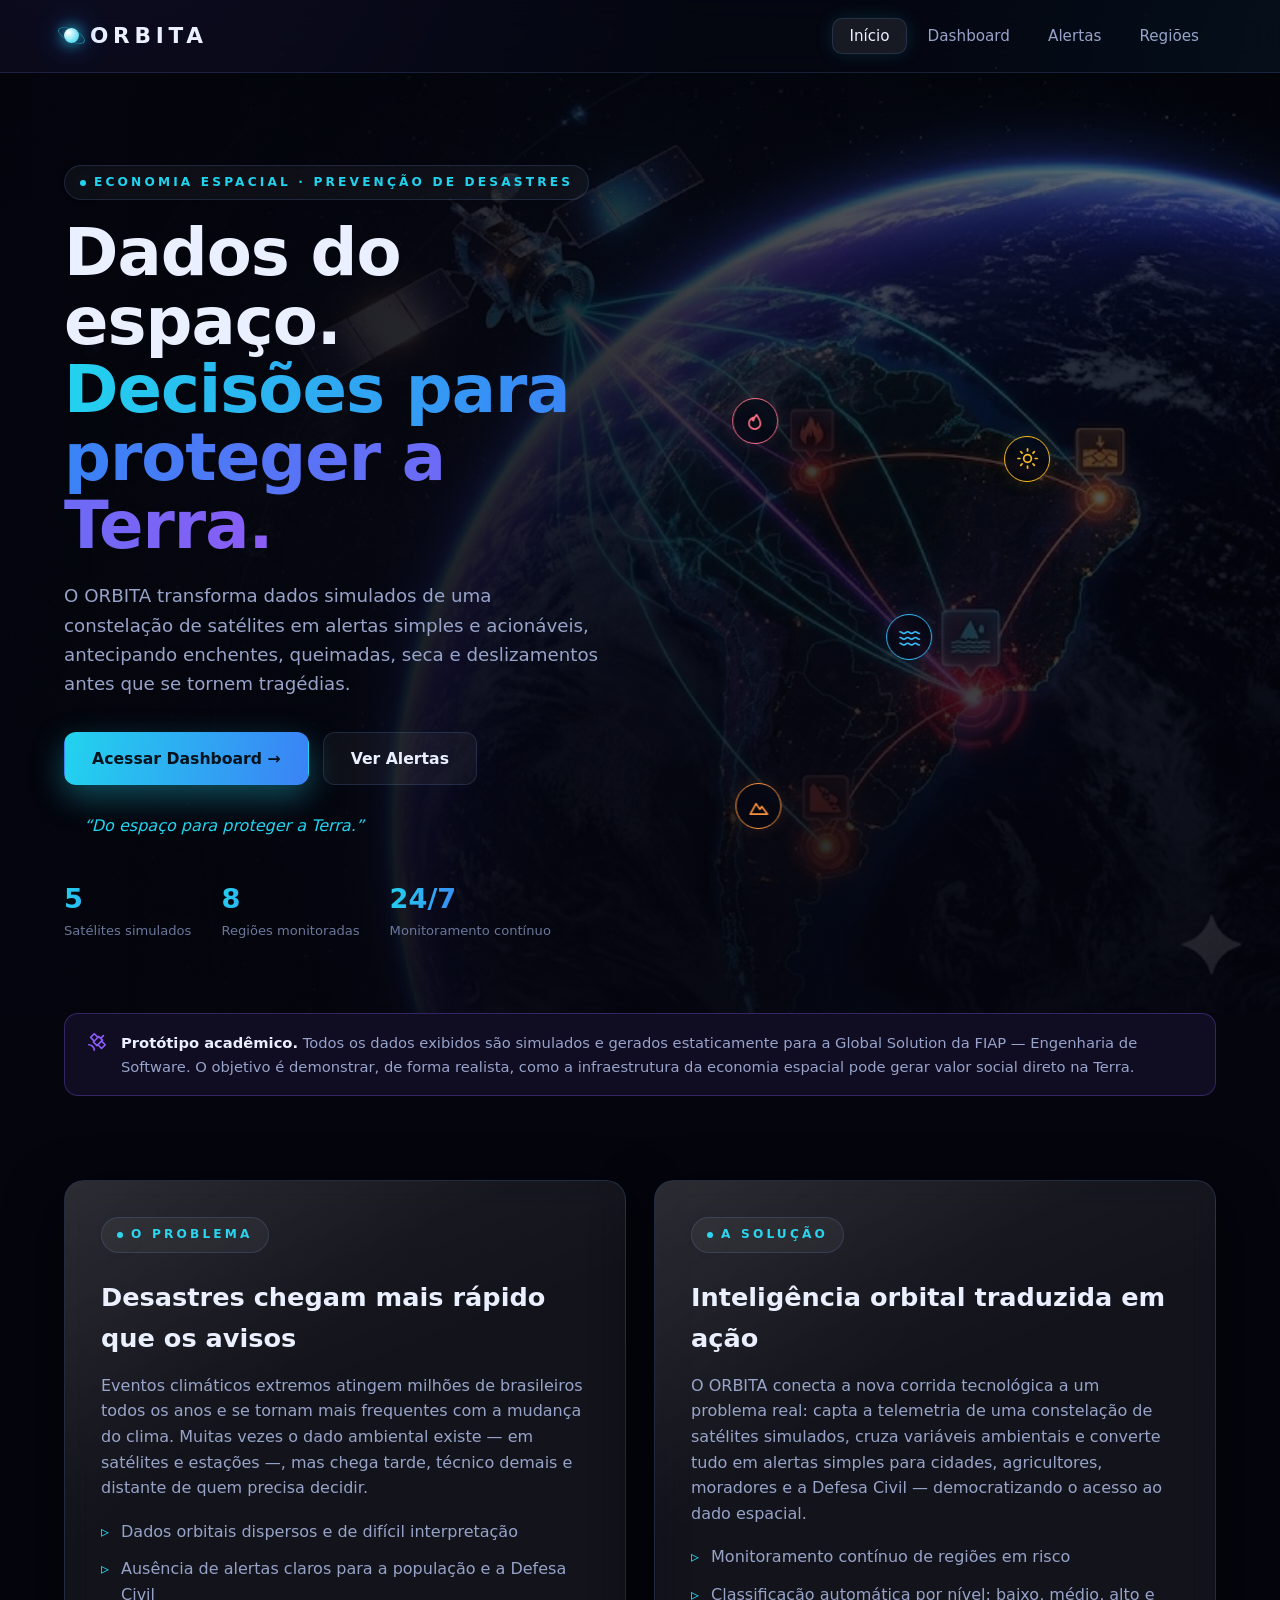
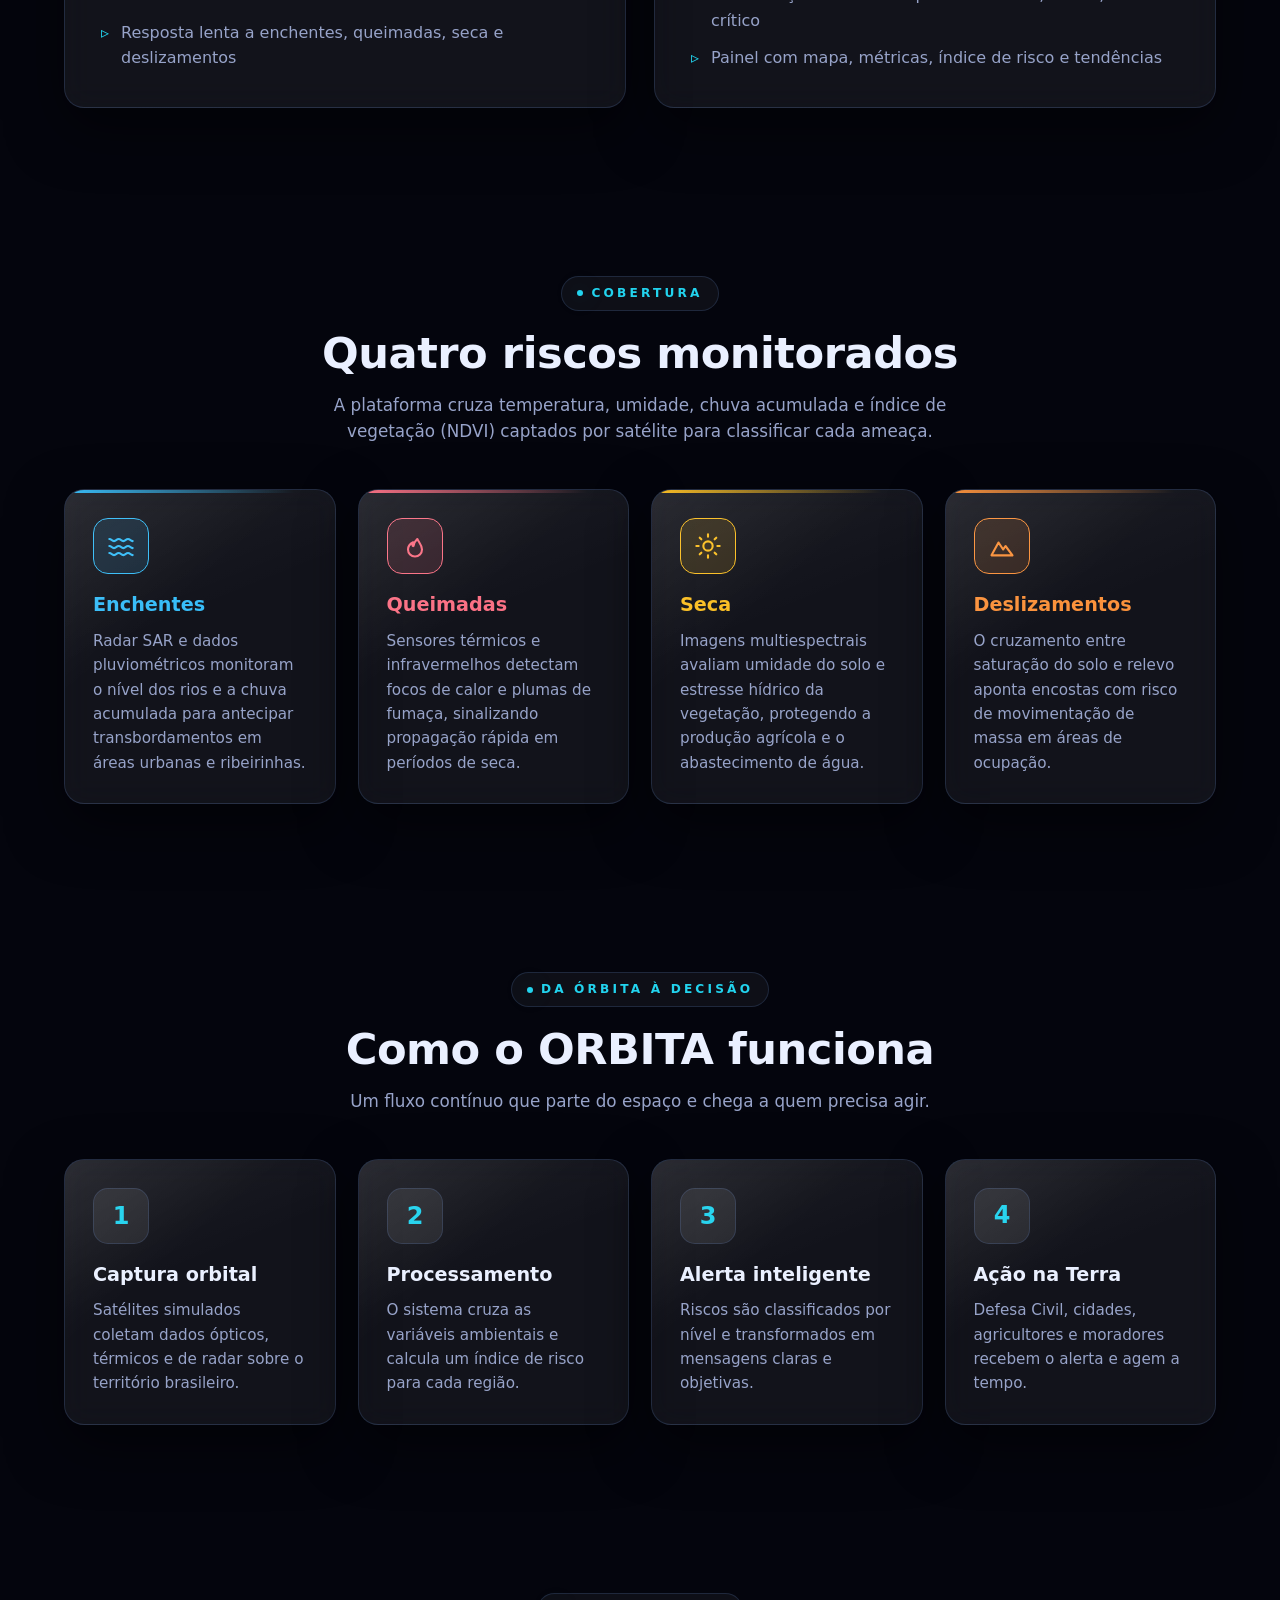
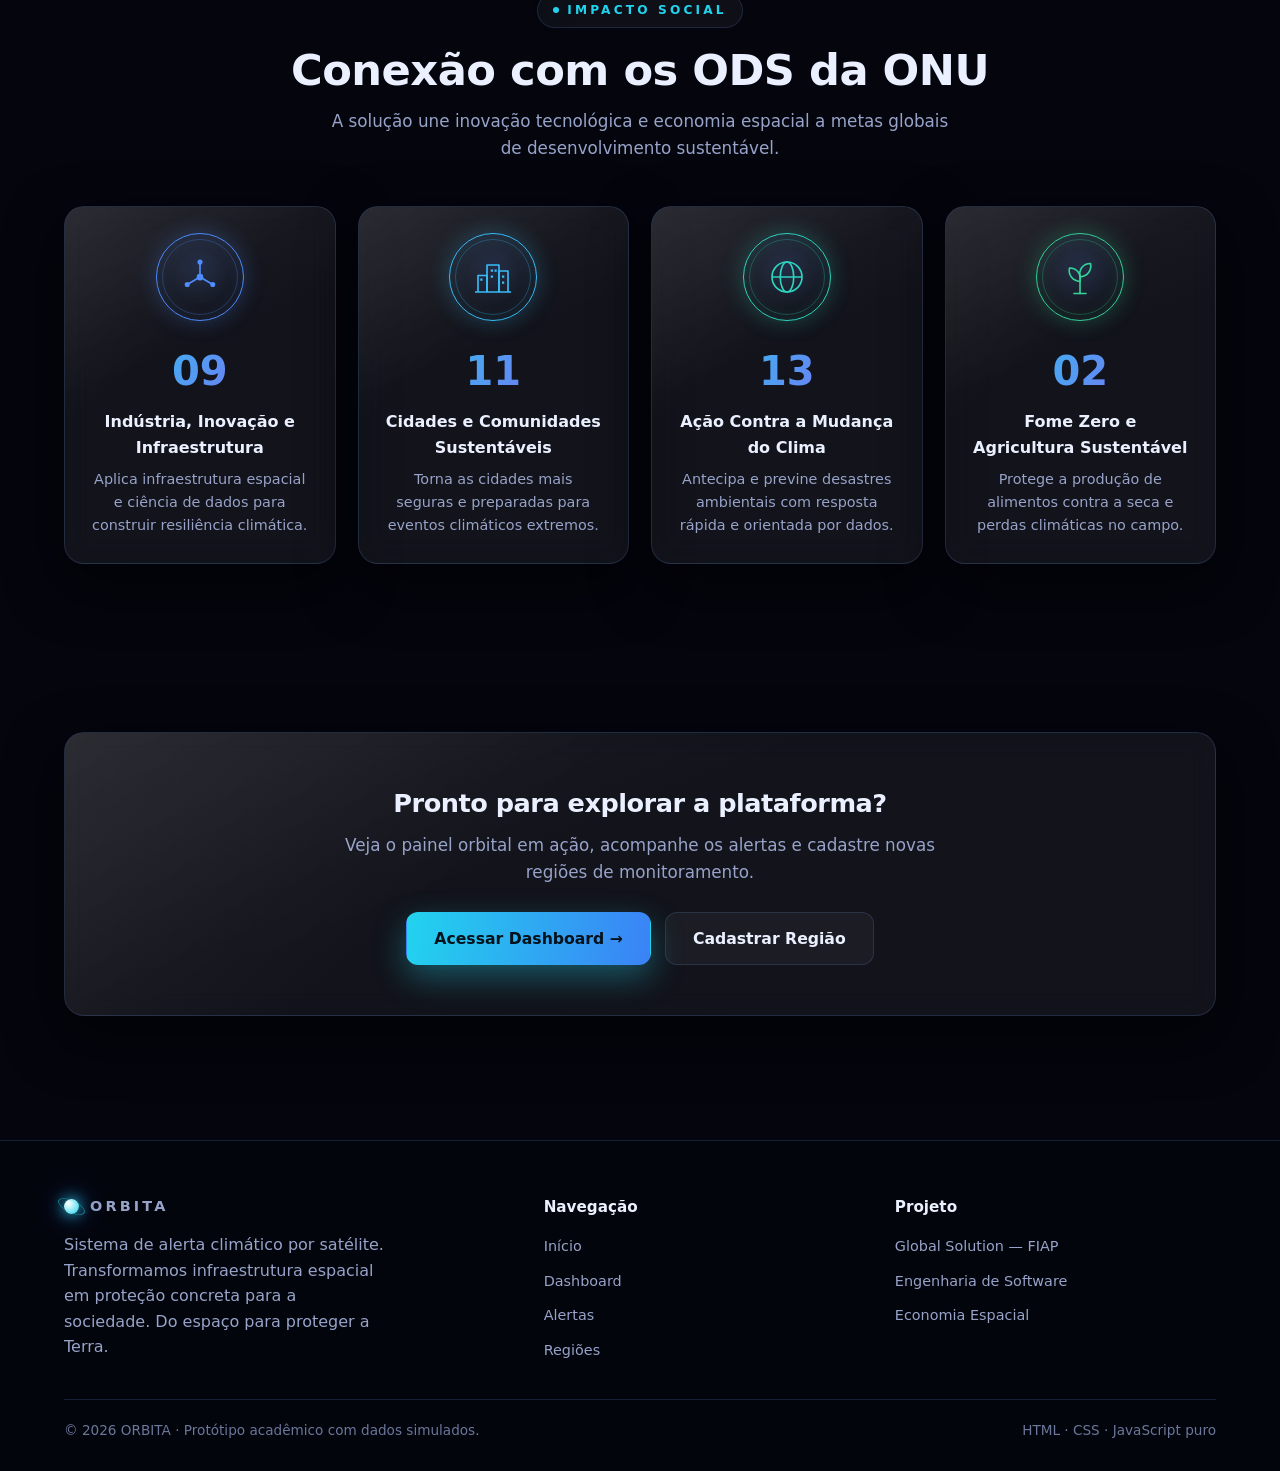
==== index.html @ e0f0b5f6 "site ORBITA: landing, dashboard, central de alertas e cadastro de regiões" ====
<!DOCTYPE html>
<html lang="pt-BR">
<head>
  <meta charset="UTF-8" />
  <meta name="viewport" content="width=device-width, initial-scale=1.0" />
  <title>ORBITA — Sistema de Alerta Climático por Satélite</title>
  <meta name="description" content="ORBITA transforma dados de satélite em alertas que protegem vidas: enchentes, queimadas, seca e deslizamentos. Do espaço para proteger a Terra." />
  <link rel="stylesheet" href="css/style.css?v=7" />
</head>
<body data-page="index">

  <!-- Header injetado por main.js (renderHeader) -->
  <header class="site-header" id="siteHeader"></header>

  <!-- ============ HERO ============ -->
  <section class="hero">
    <!-- Vídeo de fundo (HTML puro). Coloque assets/video/orbita.mp4.
         Se o arquivo não existir, o fundo gradiente padrão aparece. -->
    <div class="hero-bg" aria-hidden="true">
      <div class="hero-photo">
        <img src="assets/img/hero.png" alt="" />
      </div>
      <div class="hero-bg-overlay"></div>
    </div>

    <!-- Marcadores interativos sobre a imagem: tornam o hero intuitivo.
         Posições em % (ajustáveis) sobre a área da Terra/Brasil. -->
    <div class="hero-markers" id="heroMarkers">
      <!-- AJUSTE AQUI: left = horizontal (↑ = direita) · top = vertical (↑ = baixo) -->
      <a class="hero-marker tone-fire"    href="alertas.html?tipo=Queimada"     title="Ver alertas de Queimada"     style="left:72%; top:37%"><span class="hm-dot" data-icon="fire"></span><span class="hm-label">Queimada</span></a>
      <a class="hero-marker tone-drought" href="alertas.html?tipo=Seca"         title="Ver alertas de Seca"         style="left:87%; top:41%"><span class="hm-dot" data-icon="sun"></span><span class="hm-label">Seca</span></a>
      <a class="hero-marker tone-water"   href="alertas.html?tipo=Enchente"     title="Ver alertas de Enchente"     style="left:81%; top:60%"><span class="hm-dot" data-icon="wave"></span><span class="hm-label">Enchente</span></a>
      <a class="hero-marker tone-land"    href="alertas.html?tipo=Deslizamento" title="Ver alertas de Deslizamento" style="left:73%; top:78%"><span class="hm-dot" data-icon="mountain"></span><span class="hm-label">Deslizamento</span></a>
    </div>

    <div class="container hero-grid">
      <div class="hero-content">
        <span class="eyebrow">Economia Espacial · Prevenção de Desastres</span>
        <h1>Dados do espaço.<br /><span class="gradient-text">Decisões para proteger a Terra.</span></h1>
        <p class="subtitle">
          O ORBITA transforma dados simulados de uma constelação de satélites em
          alertas simples e acionáveis, antecipando enchentes, queimadas, seca e
          deslizamentos antes que se tornem tragédias.
        </p>
        <div class="hero-actions">
          <a href="dashboard.html" class="btn btn-primary">Acessar Dashboard →</a>
          <a href="alertas.html" class="btn btn-ghost">Ver Alertas</a>
        </div>
        <div class="slogan-pill"><span class="dot" style="width:10px;height:10px"></span> “Do espaço para proteger a Terra.”</div>

        <div class="hero-stats">
          <div><div class="hs-num gradient-text">5</div><div class="hs-lbl">Satélites simulados</div></div>
          <div><div class="hs-num gradient-text">8</div><div class="hs-lbl">Regiões monitoradas</div></div>
          <div><div class="hs-num gradient-text">24/7</div><div class="hs-lbl">Monitoramento contínuo</div></div>
        </div>
      </div>

      <!-- Coluna direita vazia: o satélite/Terra vêm da imagem de fundo (hero.png).
           A animação orbital em CSS é exibida apenas se a imagem não existir. -->
      <div class="orbit-visual orbit-fallback" aria-hidden="true">
        <div class="orbit-ring r1"><span class="sat"></span></div>
        <div class="orbit-ring r2"><span class="sat"></span></div>
        <div class="orbit-ring r3"></div>
        <div class="planet"></div>
      </div>
    </div>
  </section>

  <!-- ============ AVISO ACADÊMICO ============ -->
  <div class="container">
    <div class="disclaimer reveal">
      <span class="disc-ico" data-icon="satellite"></span>
      <div><strong>Protótipo acadêmico.</strong> Todos os dados exibidos são simulados e gerados estaticamente para a Global Solution da FIAP — Engenharia de Software. O objetivo é demonstrar, de forma realista, como a infraestrutura da economia espacial pode gerar valor social direto na Terra.</div>
    </div>
  </div>

  <!-- ============ PROBLEMA / SOLUÇÃO ============ -->
  <section class="section">
    <div class="container split">
      <div class="card feature-block reveal">
        <span class="eyebrow">O problema</span>
        <h2>Desastres chegam mais rápido que os avisos</h2>
        <p>
          Eventos climáticos extremos atingem milhões de brasileiros todos os anos
          e se tornam mais frequentes com a mudança do clima. Muitas vezes o dado
          ambiental existe — em satélites e estações —, mas chega tarde, técnico
          demais e distante de quem precisa decidir.
        </p>
        <ul class="feature-list">
          <li>Dados orbitais dispersos e de difícil interpretação</li>
          <li>Ausência de alertas claros para a população e a Defesa Civil</li>
          <li>Resposta lenta a enchentes, queimadas, seca e deslizamentos</li>
        </ul>
      </div>

      <div class="card feature-block reveal">
        <span class="eyebrow">A solução</span>
        <h2>Inteligência orbital traduzida em ação</h2>
        <p>
          O ORBITA conecta a nova corrida tecnológica a um problema real: capta a
          telemetria de uma constelação de satélites simulados, cruza variáveis
          ambientais e converte tudo em alertas simples para cidades, agricultores,
          moradores e a Defesa Civil — democratizando o acesso ao dado espacial.
        </p>
        <ul class="feature-list">
          <li>Monitoramento contínuo de regiões em risco</li>
          <li>Classificação automática por nível: baixo, médio, alto e crítico</li>
          <li>Painel com mapa, métricas, índice de risco e tendências</li>
        </ul>
      </div>
    </div>
  </section>

  <!-- ============ TIPOS DE RISCO ============ -->
  <section class="section">
    <div class="container">
      <div class="section-head text-center">
        <span class="eyebrow">Cobertura</span>
        <h2 class="section-title">Quatro riscos monitorados</h2>
        <p class="section-lead">A plataforma cruza temperatura, umidade, chuva acumulada e índice de vegetação (NDVI) captados por satélite para classificar cada ameaça.</p>
      </div>
      <div class="grid grid-4">
        <div class="card card-hover risk-card tone-water reveal">
          <div class="risk-icon" data-icon="wave"></div>
          <h3>Enchentes</h3>
          <p>Radar SAR e dados pluviométricos monitoram o nível dos rios e a chuva acumulada para antecipar transbordamentos em áreas urbanas e ribeirinhas.</p>
        </div>
        <div class="card card-hover risk-card tone-fire reveal">
          <div class="risk-icon" data-icon="fire"></div>
          <h3>Queimadas</h3>
          <p>Sensores térmicos e infravermelhos detectam focos de calor e plumas de fumaça, sinalizando propagação rápida em períodos de seca.</p>
        </div>
        <div class="card card-hover risk-card tone-drought reveal">
          <div class="risk-icon" data-icon="sun"></div>
          <h3>Seca</h3>
          <p>Imagens multiespectrais avaliam umidade do solo e estresse hídrico da vegetação, protegendo a produção agrícola e o abastecimento de água.</p>
        </div>
        <div class="card card-hover risk-card tone-land reveal">
          <div class="risk-icon" data-icon="mountain"></div>
          <h3>Deslizamentos</h3>
          <p>O cruzamento entre saturação do solo e relevo aponta encostas com risco de movimentação de massa em áreas de ocupação.</p>
        </div>
      </div>
    </div>
  </section>

  <!-- ============ COMO FUNCIONA ============ -->
  <section class="section">
    <div class="container">
      <div class="section-head text-center">
        <span class="eyebrow">Da órbita à decisão</span>
        <h2 class="section-title">Como o ORBITA funciona</h2>
        <p class="section-lead">Um fluxo contínuo que parte do espaço e chega a quem precisa agir.</p>
      </div>
      <div class="grid grid-4">
        <div class="card card-hover risk-card reveal">
          <div class="risk-icon step-num">1</div>
          <h3>Captura orbital</h3>
          <p>Satélites simulados coletam dados ópticos, térmicos e de radar sobre o território brasileiro.</p>
        </div>
        <div class="card card-hover risk-card reveal">
          <div class="risk-icon step-num">2</div>
          <h3>Processamento</h3>
          <p>O sistema cruza as variáveis ambientais e calcula um índice de risco para cada região.</p>
        </div>
        <div class="card card-hover risk-card reveal">
          <div class="risk-icon step-num">3</div>
          <h3>Alerta inteligente</h3>
          <p>Riscos são classificados por nível e transformados em mensagens claras e objetivas.</p>
        </div>
        <div class="card card-hover risk-card reveal">
          <div class="risk-icon step-num">4</div>
          <h3>Ação na Terra</h3>
          <p>Defesa Civil, cidades, agricultores e moradores recebem o alerta e agem a tempo.</p>
        </div>
      </div>
    </div>
  </section>

  <!-- ============ ODS ============ -->
  <section class="section">
    <div class="container">
      <div class="section-head text-center">
        <span class="eyebrow">Impacto social</span>
        <h2 class="section-title">Conexão com os ODS da ONU</h2>
        <p class="section-lead">A solução une inovação tecnológica e economia espacial a metas globais de desenvolvimento sustentável.</p>
      </div>
      <div class="grid grid-4">
        <!-- ODS 09 — rede de inovação (nós orbitando) -->
        <div class="card card-hover ods-card reveal">
          <div class="ods-ring" style="color:#4f8cff">
            <svg class="ods-anim" viewBox="0 0 64 64" fill="none" stroke="currentColor" stroke-width="2.2" stroke-linecap="round">
              <circle cx="32" cy="32" r="4.5" fill="currentColor" stroke="none"/>
              <g class="net-orbit">
                <line x1="32" y1="32" x2="32" y2="12"/>
                <line x1="32" y1="32" x2="49" y2="42"/>
                <line x1="32" y1="32" x2="15" y2="42"/>
                <circle cx="32" cy="12" r="3.4" fill="currentColor" stroke="none"/>
                <circle cx="49" cy="42" r="3.4" fill="currentColor" stroke="none"/>
                <circle cx="15" cy="42" r="3.4" fill="currentColor" stroke="none"/>
              </g>
            </svg>
          </div>
          <div class="ods-num">09</div>
          <h4>Indústria, Inovação e Infraestrutura</h4>
          <p>Aplica infraestrutura espacial e ciência de dados para construir resiliência climática.</p>
        </div>

        <!-- ODS 11 — cidades (janelas piscando) -->
        <div class="card card-hover ods-card reveal">
          <div class="ods-ring" style="color:#38bdf8">
            <svg class="ods-anim" viewBox="0 0 64 64" fill="none" stroke="currentColor" stroke-width="2.2" stroke-linejoin="round">
              <path d="M12 52V30h12v22"/>
              <path d="M24 52V16h16v36"/>
              <path d="M40 52V24h12v28"/>
              <line x1="8" y1="52" x2="56" y2="52"/>
              <g class="city-windows" fill="currentColor" stroke="none">
                <rect x="15" y="34" width="3" height="3"/><rect x="29" y="22" width="3" height="3"/>
                <rect x="34" y="22" width="3" height="3"/><rect x="29" y="30" width="3" height="3"/>
                <rect x="44" y="30" width="3" height="3"/><rect x="44" y="38" width="3" height="3"/>
              </g>
            </svg>
          </div>
          <div class="ods-num">11</div>
          <h4>Cidades e Comunidades Sustentáveis</h4>
          <p>Torna as cidades mais seguras e preparadas para eventos climáticos extremos.</p>
        </div>

        <!-- ODS 13 — clima (globo girando) -->
        <div class="card card-hover ods-card reveal">
          <div class="ods-ring" style="color:#2dd4bf">
            <svg class="ods-anim" viewBox="0 0 64 64" fill="none" stroke="currentColor" stroke-width="2.2">
              <circle cx="32" cy="32" r="20"/>
              <line x1="12" y1="32" x2="52" y2="32"/>
              <ellipse class="globe-spin" cx="32" cy="32" rx="9" ry="20"/>
            </svg>
          </div>
          <div class="ods-num">13</div>
          <h4>Ação Contra a Mudança do Clima</h4>
          <p>Antecipa e previne desastres ambientais com resposta rápida e orientada por dados.</p>
        </div>

        <!-- ODS 02 — fome zero (folhas balançando) -->
        <div class="card card-hover ods-card reveal">
          <div class="ods-ring" style="color:#34d399">
            <svg class="ods-anim" viewBox="0 0 64 64" fill="none" stroke="currentColor" stroke-width="2.2" stroke-linecap="round" stroke-linejoin="round">
              <path d="M32 54V30"/>
              <line x1="24" y1="54" x2="40" y2="54"/>
              <path class="leaf-l" d="M32 38c-10-1-16-9-14-18 10 0 16 8 14 18Z"/>
              <path class="leaf-r" d="M32 32c10-1 16-9 14-18-10 0-16 8-14 18Z"/>
            </svg>
          </div>
          <div class="ods-num">02</div>
          <h4>Fome Zero e Agricultura Sustentável</h4>
          <p>Protege a produção de alimentos contra a seca e perdas climáticas no campo.</p>
        </div>
      </div>
    </div>
  </section>

  <!-- ============ CTA FINAL ============ -->
  <section class="section">
    <div class="container">
      <div class="card feature-block text-center reveal" style="padding:50px">
        <h2 class="section-title">Pronto para explorar a plataforma?</h2>
        <p class="section-lead">Veja o painel orbital em ação, acompanhe os alertas e cadastre novas regiões de monitoramento.</p>
        <div class="hero-actions" style="justify-content:center;margin-top:26px">
          <a href="dashboard.html" class="btn btn-primary">Acessar Dashboard →</a>
          <a href="regioes.html" class="btn btn-ghost">Cadastrar Região</a>
        </div>
      </div>
    </div>
  </section>

  <!-- Footer rico injetado por main.js (data-full=true) -->
  <footer class="site-footer" id="siteFooter" data-full="true"></footer>

  <script src="js/data.js?v=7"></script>
  <script src="js/main.js?v=7"></script>
</body>
</html>
---- css/style.css ----
/* =====================================================================
   ORBITA — Sistema de Alerta Climático por Satélite
   style.css — Design system futurista / espacial
   ---------------------------------------------------------------------
   Sumário
     1.  Tokens (variáveis globais)
     2.  Reset e base
     3.  Fundo espacial
     4.  Utilitários e tipografia
     5.  Header / navegação
     6.  Botões
     7.  Cartões base (glassmorphism)
     8.  Hero (landing)
     9.  Grids
     10. Seções de conteúdo (problema / solução / risco / ODS)
     11. Métricas do dashboard
     12. Índice de risco (gauge)
     13. Status orbital (satélites)
     14. Mapa estilizado
     15. Feed de leituras
     16. Cartões de região
     17. Badges e tags
     18. Gráfico de barras
     19. Filtros e alertas
     20. Formulário e cadastro
     21. Toast
     22. Footer
     23. Animações de entrada
     24. Responsividade
   ===================================================================== */

/* ============ 1. TOKENS ============ */
:root {
  /* Fundo */
  --bg-900: #04050d;
  --bg-800: #080a18;
  --bg-700: #0e1228;
  --bg-card: #0b0f22;

  /* Neon */
  --cyan:    #22d3ee;
  --blue:    #3b82f6;
  --purple:  #8b5cf6;
  --magenta: #d946ef;

  /* Texto */
  --text:     #eaf0ff;
  --text-dim: #97a3c9;
  --text-mut: #6b779b;

  /* Vidro */
  --glass:        rgba(255, 255, 255, 0.045);
  --glass-strong: rgba(255, 255, 255, 0.08);
  --glass-border: rgba(120, 170, 255, 0.16);
  --glass-hover:  rgba(34, 211, 238, 0.45);

  /* Risco */
  --risk-baixo:   #34d399;
  --risk-medio:   #fbbf24;
  --risk-alto:    #fb923c;
  --risk-critico: #f43f5e;

  /* Forma */
  --radius:    20px;
  --radius-sm: 12px;
  --shadow:    0 20px 55px rgba(0, 0, 0, 0.5);
  --glow-cyan: 0 0 26px rgba(34, 211, 238, 0.35);
  --max:       1200px;
  --grad-brand: linear-gradient(100deg, var(--cyan), var(--blue) 48%, var(--purple));
}

/* Propriedade animável para o gauge de risco */
@property --gauge-val {
  syntax: "<number>";
  inherits: false;
  initial-value: 0;
}

/* ============ 2. RESET E BASE ============ */
* { margin: 0; padding: 0; box-sizing: border-box; }
html { scroll-behavior: smooth; }
body {
  font-family: "Segoe UI", system-ui, -apple-system, Roboto, Helvetica, Arial, sans-serif;
  color: var(--text);
  background: var(--bg-900);
  min-height: 100vh;
  line-height: 1.6;
  overflow-x: hidden;
  -webkit-font-smoothing: antialiased;
}
a { color: inherit; text-decoration: none; }
img { max-width: 100%; display: block; }
button { font-family: inherit; }

/* Ícones SVG em linha (substituem os emojis). Herdam a cor via currentColor. */
.icon { width: 1em; height: 1em; display: inline-block; vertical-align: -0.14em; stroke: currentColor; fill: none; flex: none; }
[data-icon] { display: inline-flex; align-items: center; }
.risk-icon .icon { width: 28px; height: 28px; color: var(--cyan); }
.risk-icon.step-num { font-size: 1.5rem; font-weight: 800; color: var(--cyan); }
.disclaimer .icon { width: 22px; height: 22px; color: var(--purple); }
.metric-card .ico { color: var(--cyan); }
.metric-card .ico .icon { width: 18px; height: 18px; }
.chip .icon { width: 15px; height: 15px; }
.alert-type .icon { width: 20px; height: 20px; color: var(--cyan); }
.alert-region .icon { width: 14px; height: 14px; }
.region-stats .icon { width: 14px; height: 14px; }
.map-tooltip .icon { width: 13px; height: 13px; }
.toast-icon .icon { width: 19px; height: 19px; }
.sat-online .icon { width: 15px; height: 15px; }
.btn .icon { width: 18px; height: 18px; }
.trend-tag .icon { width: 15px; height: 15px; }
.trend-tag { gap: 6px; }

/* Scrollbar estilizada */
::-webkit-scrollbar { width: 11px; }
::-webkit-scrollbar-track { background: var(--bg-900); }
::-webkit-scrollbar-thumb { background: linear-gradient(var(--blue), var(--purple)); border-radius: 99px; border: 3px solid var(--bg-900); }
::selection { background: rgba(34, 211, 238, 0.3); color: #fff; }

/* ============ 3. FUNDO ESPACIAL ============ */
body::before {
  content: "";
  position: fixed;
  inset: 0;
  z-index: -2;
  background:
    radial-gradient(1000px 680px at 8% -8%,  rgba(139, 92, 246, 0.25), transparent 60%),
    radial-gradient(1000px 760px at 112% 6%, rgba(34, 211, 238, 0.20), transparent 56%),
    radial-gradient(820px 680px at 50% 122%, rgba(59, 130, 246, 0.18), transparent 60%),
    linear-gradient(180deg, var(--bg-900), var(--bg-800));
}
/* Campo de estrelas em duas camadas */
body::after {
  content: "";
  position: fixed;
  inset: 0;
  z-index: -1;
  background-image:
    radial-gradient(1.4px 1.4px at 20% 30%, rgba(255,255,255,.75), transparent),
    radial-gradient(1.2px 1.2px at 60% 70%, rgba(255,255,255,.55), transparent),
    radial-gradient(1.6px 1.6px at 80% 20%, rgba(180,220,255,.7), transparent),
    radial-gradient(1px 1px   at 35% 80%, rgba(255,255,255,.45), transparent),
    radial-gradient(1.3px 1.3px at 90% 60%, rgba(255,255,255,.55), transparent),
    radial-gradient(1px 1px   at 10% 60%, rgba(255,255,255,.4),  transparent),
    radial-gradient(1.2px 1.2px at 45% 15%, rgba(200,200,255,.5), transparent);
  opacity: .55;
  animation: twinkle 7s ease-in-out infinite alternate;
}
@keyframes twinkle { from { opacity: .32; } to { opacity: .62; } }

/* Campo de estrelas dinâmico gerado por JS (initStarfield) */
#starfield {
  position: fixed; inset: 0; z-index: -1;
  pointer-events: none; overflow: hidden;
  transition: transform .25s ease-out; /* suaviza o parallax */
}
.sf-star {
  position: absolute; border-radius: 50%;
  background: #fff;
  box-shadow: 0 0 5px rgba(180, 220, 255, .8);
  opacity: var(--o, .8);
  animation-name: sfTwinkle;
  animation-iteration-count: infinite;
  animation-direction: alternate;
  animation-timing-function: ease-in-out;
}
@keyframes sfTwinkle { from { opacity: .12; transform: scale(.8); } to { opacity: var(--o, .8); transform: scale(1); } }

/* Estrela cadente: risco luminoso que cruza a tela e some */
.sf-shoot {
  position: absolute;
  width: 140px; height: 2px;
  background: linear-gradient(90deg, rgba(255,255,255,0), #fff 60%, var(--cyan));
  border-radius: 99px;
  filter: drop-shadow(0 0 6px rgba(34, 211, 238, .9));
  transform: rotate(18deg);
  opacity: 0;
  animation: sfShoot 1.1s ease-in forwards;
}
@keyframes sfShoot {
  0%   { opacity: 0;  transform: translate(0, 0) rotate(18deg) scaleX(.2); }
  12%  { opacity: 1; }
  100% { opacity: 0;  transform: translate(420px, 140px) rotate(18deg) scaleX(1); }
}

/* ============ 4. UTILITÁRIOS E TIPOGRAFIA ============ */
.container { width: 100%; max-width: var(--max); margin: 0 auto; padding: 0 24px; }
.section   { padding: 84px 0; }
.text-center { text-align: center; }
.stack-sm  { display: grid; gap: 8px; }

.gradient-text {
  background: var(--grad-brand);
  -webkit-background-clip: text; background-clip: text; color: transparent;
}
.eyebrow {
  display: inline-flex; align-items: center; gap: 8px;
  font-size: .76rem; font-weight: 600;
  letter-spacing: .26em; text-transform: uppercase;
  color: var(--cyan);
  border: 1px solid var(--glass-border);
  background: var(--glass);
  padding: 7px 15px; border-radius: 999px;
  margin-bottom: 18px;
}
.eyebrow::before { content: ""; width: 6px; height: 6px; border-radius: 50%; background: var(--cyan); box-shadow: var(--glow-cyan); }
.section-title { font-size: clamp(1.8rem, 3.6vw, 2.7rem); line-height: 1.12; font-weight: 800; letter-spacing: -0.5px; }
.section-lead  { color: var(--text-dim); max-width: 640px; margin: 14px auto 0; font-size: 1.05rem; }
.section-head  { margin-bottom: 44px; }

/* ============ 5. HEADER / NAVEGAÇÃO ============ */
.site-header {
  position: sticky; top: 0; z-index: 50;
  backdrop-filter: blur(16px);
  background: rgba(5, 7, 18, 0.72);
  border-bottom: 1px solid var(--glass-border);
}
.nav { display: flex; align-items: center; justify-content: space-between; height: 72px; }
.logo { display: flex; align-items: center; gap: 11px; font-weight: 800; font-size: 1.35rem; letter-spacing: .22em; }
.logo .dot {
  width: 15px; height: 15px; border-radius: 50%;
  background: radial-gradient(circle at 30% 30%, #fff, var(--cyan));
  box-shadow: 0 0 14px var(--cyan), 0 0 28px var(--blue);
  position: relative;
}
.logo .dot::after {
  content: ""; position: absolute; inset: -7px;
  border: 1px solid rgba(34, 211, 238, .55); border-radius: 50%;
  transform: rotate(25deg) scaleY(.42);
}
.nav-links { display: flex; align-items: center; gap: 4px; list-style: none; }
.nav-links a {
  padding: 9px 17px; border-radius: 10px; font-size: .95rem; color: var(--text-dim);
  transition: color .2s, background .2s;
}
.nav-links a:hover { color: var(--text); background: var(--glass); }
.nav-links a.active {
  color: var(--text); background: var(--glass-strong);
  box-shadow: inset 0 0 0 1px var(--glass-border), 0 0 18px rgba(34,211,238,.15);
}
.nav-toggle { display: none; flex-direction: column; gap: 5px; background: none; border: 0; cursor: pointer; padding: 8px; }
.nav-toggle span { width: 26px; height: 2px; background: var(--text); border-radius: 2px; transition: .3s; }

/* ============ 6. BOTÕES ============ */
.btn {
  display: inline-flex; align-items: center; gap: 9px;
  padding: 13px 27px; border-radius: 12px;
  font-weight: 600; font-size: .98rem; cursor: pointer;
  border: 1px solid transparent;
  transition: transform .2s, box-shadow .2s, background .2s;
}
.btn:active { transform: translateY(1px); }
.btn-primary {
  color: #04121c;
  background: linear-gradient(100deg, var(--cyan), var(--blue));
  box-shadow: 0 12px 32px rgba(34, 211, 238, .35);
}
.btn-primary:hover { box-shadow: 0 16px 42px rgba(34, 211, 238, .55); transform: translateY(-2px); }
.btn-ghost { color: var(--text); background: var(--glass); border-color: var(--glass-border); }
.btn-ghost:hover { background: var(--glass-strong); border-color: var(--glass-hover); transform: translateY(-2px); }
.btn-danger { color: #fff; background: linear-gradient(100deg, #f43f5e, #b91c1c); box-shadow: 0 12px 30px rgba(244, 63, 94, .35); }
.btn-danger:hover { box-shadow: 0 16px 40px rgba(244, 63, 94, .55); transform: translateY(-2px); }

/* Modal de confirmação (overlay + caixa) */
.modal-overlay {
  position: fixed; inset: 0; z-index: 200;
  display: grid; place-items: center; padding: 24px;
  background: rgba(2, 3, 10, .62); backdrop-filter: blur(7px);
  opacity: 0; transition: opacity .25s;
}
.modal-overlay.show { opacity: 1; }
.modal {
  max-width: 430px; width: 100%; padding: 32px; text-align: center;
  background:
    linear-gradient(158deg, rgba(255,255,255,.07), rgba(255,255,255,.02) 42%),
    var(--bg-800);
  border: 1px solid var(--glass-border); border-radius: var(--radius);
  box-shadow: var(--shadow), 0 0 40px rgba(244, 63, 94, .12);
  transform: translateY(16px) scale(.97); transition: transform .28s cubic-bezier(.2,.8,.2,1);
}
.modal-overlay.show .modal { transform: none; }
.modal-icon {
  width: 58px; height: 58px; margin: 0 auto 18px;
  border-radius: 50%; display: grid; place-items: center;
  background: rgba(244, 63, 94, .13); color: var(--risk-critico);
  border: 1px solid rgba(244, 63, 94, .35);
}
.modal-icon .icon { width: 28px; height: 28px; }
.modal-title { font-size: 1.3rem; margin-bottom: 10px; }
.modal-msg { color: var(--text-dim); font-size: .96rem; margin-bottom: 24px; }
.modal-actions { display: flex; gap: 12px; justify-content: center; }
.modal-actions .btn { min-width: 120px; justify-content: center; }

/* ============ 7. CARTÕES BASE (GLASSMORPHISM) ============ */
.card {
  position: relative;
  background:
    linear-gradient(158deg, rgba(255,255,255,.06), rgba(255,255,255,.015) 42%),
    var(--glass);
  border: 1px solid var(--glass-border);
  border-radius: var(--radius);
  backdrop-filter: blur(14px);
  box-shadow: var(--shadow);
  overflow: hidden;
}
/* brilho superior sutil */
.card::before {
  content: ""; position: absolute; inset: 0; pointer-events: none;
  background: linear-gradient(140deg, rgba(255,255,255,.07), transparent 38%);
}
/* variante com realce ao passar o mouse */
.card-hover { transition: transform .28s, border-color .28s, box-shadow .28s; }
.card-hover:hover {
  transform: translateY(-6px);
  border-color: var(--glass-hover);
  box-shadow: var(--shadow), 0 0 32px rgba(34, 211, 238, .18);
}

/* ============ 8. HERO ============ */
.hero { position: relative; padding: 92px 0 72px; overflow: hidden; }

/* Fundo do hero: a imagem é exibida com a PROPORÇÃO REAL (1024x572),
   ancorada à direita. Assim as coordenadas % batem com os pontos da foto
   e os marcadores (.hero-markers) usam exatamente a mesma caixa. */
.hero-bg { position: absolute; inset: 0; z-index: 0; }
/* Caixa da foto = mesma geometria usada pelos marcadores */
.hero-photo, .hero-markers {
  position: absolute; top: 0; bottom: 0; right: 0; width: auto;
  aspect-ratio: 1024 / 572;
}
.hero-photo img { width: 100%; height: 100%; object-fit: cover; display: block; }
/* Overlay escurece mais à esquerda (onde fica o texto) e revela a
   imagem à direita (satélite + Terra + marcadores). */
.hero-bg-overlay {
  position: absolute; inset: 0;
  background:
    linear-gradient(90deg, rgba(4,5,13,.94) 0%, rgba(4,5,13,.7) 42%, rgba(4,5,13,.22) 100%),
    linear-gradient(180deg, rgba(4,5,13,.35), rgba(4,5,13,.72));
}
/* Conteúdo acima do fundo */
.hero .container { position: relative; z-index: 1; }

/* Marcadores interativos sobre a imagem do hero
   (geometria definida junto com .hero-photo acima; aqui só camada/eventos) */
.hero-markers { z-index: 2; pointer-events: none; }
.hero-marker {
  position: absolute; transform: translate(-50%, -50%);
  display: flex; align-items: center; gap: 9px;
  background: none; border: 0; padding: 0; cursor: pointer;
  pointer-events: auto; color: var(--accent);
}
.hm-dot {
  position: relative; flex: none;
  width: 46px; height: 46px; border-radius: 50%;
  display: grid; place-items: center;
  color: var(--accent);
  background: rgba(5, 7, 18, .55);
  border: 1.5px solid var(--accent);
  backdrop-filter: blur(4px);
  box-shadow: 0 0 18px var(--accent-soft);
  transition: transform .2s, box-shadow .2s;
}
.hm-dot .icon { width: 23px; height: 23px; }
/* anel pulsante usando a cor do marcador */
.hm-dot::after {
  content: ""; position: absolute; inset: -2px; border-radius: 50%;
  box-shadow: 0 0 0 0 var(--accent);
  animation: hmPulse 2.4s ease-out infinite;
}
@keyframes hmPulse {
  0%   { box-shadow: 0 0 0 0 var(--accent-soft); opacity: .9; }
  100% { box-shadow: 0 0 0 16px transparent; opacity: 0; }
}
.hero-marker:hover .hm-dot { transform: scale(1.12); box-shadow: 0 0 26px var(--accent); }
/* rótulo aparece ao passar o mouse / focar */
.hm-label {
  font-size: .82rem; font-weight: 600; color: var(--text);
  background: rgba(5, 7, 18, .9); border: 1px solid var(--accent);
  padding: 5px 11px; border-radius: 8px; white-space: nowrap;
  opacity: 0; transform: translateX(-8px); transition: opacity .22s, transform .22s;
}
.hero-marker:hover .hm-label,
.hero-marker:focus-visible .hm-label { opacity: 1; transform: none; }
/* marcadores na borda direita: rótulo abre para a esquerda */
.hero-marker.hm-flip { flex-direction: row-reverse; }
.hero-marker.hm-flip .hm-label { transform: translateX(8px); }

/* Badge do modo calibração (index.html?debug) */
.calib-badge {
  position: fixed; top: 90px; right: 16px; z-index: 300;
  font-family: ui-monospace, "SF Mono", Menlo, monospace; font-size: .9rem; font-weight: 700;
  color: var(--cyan); background: rgba(5, 7, 18, .92);
  border: 1px solid var(--cyan); border-radius: 10px;
  padding: 9px 13px; pointer-events: none;
  box-shadow: 0 0 22px rgba(34, 211, 238, .3);
}
.hero-grid { display: grid; grid-template-columns: 1.1fr .9fr; gap: 54px; align-items: center; }
.hero h1 { font-size: clamp(2.3rem, 5.4vw, 4.1rem); font-weight: 850; line-height: 1.04; letter-spacing: -1px; }
.hero .subtitle { margin-top: 22px; font-size: 1.14rem; color: var(--text-dim); max-width: 540px; }
.hero-actions { display: flex; flex-wrap: wrap; gap: 14px; margin-top: 34px; }
.slogan-pill { margin-top: 28px; display: inline-flex; align-items: center; gap: 10px; font-style: italic; color: var(--cyan); }

/* mini-estatísticas do hero */
.hero-stats { display: flex; gap: 30px; margin-top: 38px; flex-wrap: wrap; }
.hero-stats .hs-num { font-size: 1.7rem; font-weight: 800; }
.hero-stats .hs-lbl { color: var(--text-mut); font-size: .82rem; }

/* Visual orbital */
.orbit-visual { position: relative; aspect-ratio: 1 / 1; display: grid; place-items: center; }
.planet {
  width: 46%; aspect-ratio: 1; border-radius: 50%;
  background: radial-gradient(circle at 32% 28%, #5dd6f5, #3b82f6 42%, #1e1b4b 100%);
  box-shadow: 0 0 70px rgba(59,130,246,.6), inset -20px -20px 64px rgba(0,0,0,.6), inset 14px 14px 44px rgba(125,211,252,.4);
  position: relative; z-index: 2; animation: float 7s ease-in-out infinite;
}
@keyframes float { 0%,100% { transform: translateY(0); } 50% { transform: translateY(-15px); } }
.orbit-ring { position: absolute; inset: 0; border: 1px dashed rgba(120,170,255,.35); border-radius: 50%; animation: spin 18s linear infinite; }
.orbit-ring.r2 { inset: 12%; border-color: rgba(139,92,246,.35); animation-duration: 26s; animation-direction: reverse; }
.orbit-ring.r3 { inset: 24%; border-color: rgba(34,211,238,.25); animation-duration: 34s; }
@keyframes spin { to { transform: rotate(360deg); } }
.sat {
  position: absolute; top: -7px; left: calc(50% - 7px);
  width: 14px; height: 14px; border-radius: 4px;
  background: linear-gradient(120deg, #fff, var(--cyan));
  box-shadow: 0 0 12px var(--cyan);
}

/* ============ 9. GRIDS ============ */
.grid   { display: grid; gap: 22px; }
.grid-2 { grid-template-columns: repeat(2, 1fr); }
.grid-3 { grid-template-columns: repeat(3, 1fr); }
.grid-4 { grid-template-columns: repeat(4, 1fr); }

/* ============ 10. SEÇÕES DE CONTEÚDO ============ */
.split { display: grid; grid-template-columns: 1fr 1fr; gap: 28px; }
.feature-block { padding: 36px; }
.feature-block h2 { font-size: 1.6rem; margin: 6px 0 14px; }
.feature-block p { color: var(--text-dim); }
.feature-list { list-style: none; margin-top: 18px; display: grid; gap: 12px; }
.feature-list li { display: flex; gap: 12px; align-items: flex-start; color: var(--text-dim); }
.feature-list li::before { content: "▹"; color: var(--cyan); font-weight: 700; }

/* Cartões de risco */
.risk-card { padding: 28px; }
.risk-icon {
  width: 56px; height: 56px; border-radius: 15px;
  display: grid; place-items: center; font-size: 1.7rem; margin-bottom: 16px;
  background: var(--glass-strong); border: 1px solid var(--glass-border);
}
.risk-card h3 { font-size: 1.2rem; margin-bottom: 8px; }
.risk-card p  { color: var(--text-dim); font-size: .95rem; }

/* Cores por tipo de risco (reutilizáveis: cards e marcadores do hero) */
.tone-water   { --accent: #38bdf8; --accent-soft: rgba(56,189,248,.12); }
.tone-fire    { --accent: #fb7185; --accent-soft: rgba(251,113,133,.13); }
.tone-drought { --accent: #fbbf24; --accent-soft: rgba(251,191,36,.13); }
.tone-land    { --accent: #fb923c; --accent-soft: rgba(251,146,60,.13); }

.risk-card[class*="tone-"] .risk-icon { background: var(--accent-soft); border-color: var(--accent); }
.risk-card[class*="tone-"] .risk-icon .icon { color: var(--accent); }
.risk-card[class*="tone-"] h3 { color: var(--accent); }
.risk-card[class*="tone-"]:hover { border-color: var(--accent); box-shadow: var(--shadow), 0 0 34px var(--accent-soft); }
/* faixa de cor sutil no topo do card */
.risk-card[class*="tone-"]::after {
  content: ""; position: absolute; top: 0; left: 0; right: 0; height: 3px;
  background: linear-gradient(90deg, var(--accent), transparent 85%);
}

/* ODS */
.ods-card { padding: 26px; text-align: center; }

/* Anel com ícone animado (estilo do painel de referência) */
.ods-ring {
  width: 88px; height: 88px; margin: 0 auto 18px;
  border-radius: 50%; display: grid; place-items: center; position: relative;
  border: 1px solid currentColor;
  background: radial-gradient(circle at 50% 38%, color-mix(in srgb, currentColor 16%, transparent), transparent 70%);
  box-shadow: 0 0 22px color-mix(in srgb, currentColor 28%, transparent), inset 0 0 18px color-mix(in srgb, currentColor 14%, transparent);
}
.ods-ring::before {
  content: ""; position: absolute; inset: 5px; border-radius: 50%;
  border: 1px solid currentColor; opacity: .28;
}
.ods-anim { width: 48px; height: 48px; }

/* Animações dos ícones (origem no centro do viewBox) */
.net-orbit, .globe-spin, .leaf-l, .leaf-r { transform-box: view-box; }
.net-orbit { transform-origin: 32px 32px; animation: odsSpin 9s linear infinite; }
@keyframes odsSpin { to { transform: rotate(360deg); } }

.globe-spin { transform-origin: 32px 32px; animation: odsGlobe 5.5s ease-in-out infinite; }
@keyframes odsGlobe { 0%, 100% { transform: scaleX(1); } 50% { transform: scaleX(.12); } }

.city-windows rect { animation: odsBlink 2.6s ease-in-out infinite; }
.city-windows rect:nth-child(2) { animation-delay: .3s; }
.city-windows rect:nth-child(3) { animation-delay: .9s; }
.city-windows rect:nth-child(4) { animation-delay: .5s; }
.city-windows rect:nth-child(5) { animation-delay: 1.2s; }
.city-windows rect:nth-child(6) { animation-delay: .7s; }
@keyframes odsBlink { 0%, 100% { opacity: .2; } 50% { opacity: 1; } }

.leaf-l { transform-origin: 32px 38px; animation: odsSwayL 3.4s ease-in-out infinite; }
.leaf-r { transform-origin: 32px 32px; animation: odsSwayR 3.4s ease-in-out infinite; }
@keyframes odsSwayL { 0%, 100% { transform: rotate(-6deg); } 50% { transform: rotate(3deg); } }
@keyframes odsSwayR { 0%, 100% { transform: rotate(6deg); } 50% { transform: rotate(-3deg); } }
.ods-num {
  font-size: 2.5rem; font-weight: 850;
  background: linear-gradient(120deg, var(--cyan), var(--purple));
  -webkit-background-clip: text; background-clip: text; color: transparent;
}
.ods-card h4 { margin: 6px 0 8px; font-size: 1rem; }
.ods-card p  { color: var(--text-dim); font-size: .9rem; }

/* Aviso acadêmico */
.disclaimer {
  display: flex; gap: 13px; align-items: flex-start;
  padding: 17px 21px; border-radius: 14px;
  background: rgba(139, 92, 246, .09);
  border: 1px solid rgba(139, 92, 246, .3);
  color: var(--text-dim); font-size: .92rem;
}
.disclaimer strong { color: var(--text); }

/* ============ 11. MÉTRICAS DO DASHBOARD ============ */
.metric-card { padding: 24px; display: flex; flex-direction: column; gap: 7px; }
.metric-card .label { color: var(--text-dim); font-size: .88rem; display: flex; align-items: center; gap: 8px; }
.metric-card .label .ico { font-size: 1rem; }
.metric-card .value { font-size: 2.5rem; font-weight: 800; line-height: 1; }
.metric-card .trend { font-size: .82rem; color: var(--risk-baixo); }
.metric-card .trend.up { color: var(--risk-critico); }
.metric-card .bar { height: 5px; border-radius: 99px; background: var(--grad-brand); margin-top: 8px; opacity: .85; }

/* ============ 12. ÍNDICE DE RISCO (GAUGE) ============ */
.gauge-card { padding: 28px; display: flex; gap: 28px; align-items: center; }
.gauge {
  --gauge-val: 0;
  flex: none; width: 168px; height: 168px; border-radius: 50%;
  display: grid; place-items: center; position: relative;
  background: conic-gradient(var(--gauge-color, var(--cyan)) calc(var(--gauge-val) * 1%), rgba(120,170,255,.08) 0);
  transition: --gauge-val 1.6s cubic-bezier(.2,.8,.2,1);
  filter: drop-shadow(0 0 22px rgba(34,211,238,.25));
}
.gauge::before { content: ""; position: absolute; inset: 16px; border-radius: 50%; background: var(--bg-800); box-shadow: inset 0 0 30px rgba(0,0,0,.6); }
.gauge-inner { position: relative; text-align: center; }
.gauge-inner .g-val { font-size: 2.3rem; font-weight: 850; line-height: 1; }
.gauge-inner .g-lbl { font-size: .72rem; letter-spacing: .12em; text-transform: uppercase; color: var(--text-dim); }
.gauge-info h3 { font-size: 1.25rem; margin-bottom: 8px; }
.gauge-info p { color: var(--text-dim); font-size: .92rem; }
.gauge-status { display: inline-flex; align-items: center; gap: 8px; margin-top: 14px; font-weight: 700; }

/* ============ 13. STATUS ORBITAL (SATÉLITES) ============ */
.sat-card { padding: 22px; }
.sat-head { display: flex; justify-content: space-between; align-items: flex-start; margin-bottom: 16px; }
.sat-head h3 { font-size: 1.1rem; }
.sat-head .sat-id { color: var(--text-mut); font-size: .78rem; letter-spacing: .1em; }
.sat-online  { display: inline-flex; align-items: center; gap: 7px; font-size: .8rem; font-weight: 700; color: var(--risk-baixo); }
.sat-offline { color: var(--risk-medio); }
.sat-online .live-dot { width: 9px; height: 9px; border-radius: 50%; background: currentColor; box-shadow: 0 0 0 0 currentColor; animation: live 1.8s ease-out infinite; }
@keyframes live { 0% { box-shadow: 0 0 0 0 currentColor; } 70%,100% { box-shadow: 0 0 0 8px transparent; } }
.sat-meta { color: var(--text-dim); font-size: .86rem; margin-bottom: 14px; }
.sat-rows { display: grid; gap: 11px; }
.sat-row .sat-row-top { display: flex; justify-content: space-between; font-size: .8rem; color: var(--text-dim); margin-bottom: 5px; }
.sat-track { height: 7px; border-radius: 99px; background: rgba(120,170,255,.1); overflow: hidden; }
.sat-fill { height: 100%; border-radius: 99px; width: 0; background: var(--grad-brand); transition: width 1.2s cubic-bezier(.2,.8,.2,1); }
.sat-fill.warn { background: linear-gradient(90deg, var(--risk-medio), var(--risk-alto)); }

/* ============ 14. MAPA ESTILIZADO ============ */
.map-card { padding: 24px; }
.map-card h3 { margin-bottom: 6px; }
.map-card .card-sub { color: var(--text-dim); font-size: .9rem; margin-bottom: 16px; }
.map-stage {
  position: relative; width: 100%; aspect-ratio: 4 / 3; border-radius: 16px; overflow: hidden;
  border: 1px solid var(--glass-border);
  background:
    radial-gradient(circle at 50% 40%, rgba(34,211,238,.08), transparent 70%),
    repeating-linear-gradient(0deg,  rgba(120,170,255,.06) 0 1px, transparent 1px 40px),
    repeating-linear-gradient(90deg, rgba(120,170,255,.06) 0 1px, transparent 1px 40px),
    var(--bg-700);
}
/* varredura de radar */
.map-stage::after {
  content: ""; position: absolute; top: 50%; left: 50%; width: 150%; height: 150%;
  transform: translate(-50%, -50%);
  background: conic-gradient(from 0deg, transparent 0deg, rgba(34,211,238,.10) 28deg, transparent 60deg);
  animation: sweep 6s linear infinite; pointer-events: none;
}
@keyframes sweep { to { transform: translate(-50%, -50%) rotate(360deg); } }
.map-stage .land {
  position: absolute; top: 14%; left: 30%; width: 46%; height: 72%;
  background: rgba(120,170,255,.07); border: 1px solid rgba(120,170,255,.22);
  border-radius: 46% 54% 60% 40% / 40% 38% 62% 60%;
}
.map-point { position: absolute; width: 15px; height: 15px; border-radius: 50%; transform: translate(-50%, -50%); cursor: pointer; z-index: 3; }
.map-point::after { content: ""; position: absolute; inset: 0; border-radius: 50%; animation: pulse 2s ease-out infinite; }
@keyframes pulse { 0% { box-shadow: 0 0 0 0 currentColor; opacity: .9; } 100% { box-shadow: 0 0 0 20px transparent; opacity: 0; } }
.map-point.lvl-Baixo   { background: var(--risk-baixo);   color: var(--risk-baixo); }
.map-point.lvl-Médio   { background: var(--risk-medio);   color: var(--risk-medio); }
.map-point.lvl-Alto    { background: var(--risk-alto);    color: var(--risk-alto); }
.map-point.lvl-Crítico { background: var(--risk-critico); color: var(--risk-critico); }
.map-tooltip {
  position: absolute; transform: translate(-50%, -135%); z-index: 6;
  background: rgba(5, 7, 18, .95); border: 1px solid var(--glass-border);
  padding: 9px 13px; border-radius: 10px; font-size: .8rem; white-space: nowrap;
  pointer-events: none; opacity: 0; transition: opacity .2s;
  box-shadow: var(--shadow);
}
.map-tooltip.show { opacity: 1; }
.map-tooltip strong { display: block; }
.map-legend { display: flex; flex-wrap: wrap; gap: 16px; margin-top: 16px; font-size: .85rem; color: var(--text-dim); }
.map-legend span { display: inline-flex; align-items: center; gap: 7px; }
.legend-dot { width: 11px; height: 11px; border-radius: 50%; }

/* ============ 15. FEED DE LEITURAS ============ */
.feed { display: flex; flex-direction: column; }
.feed-item {
  display: grid; grid-template-columns: 54px 1fr auto; gap: 14px; align-items: center;
  padding: 14px 4px; border-bottom: 1px solid rgba(120,170,255,.1);
}
.feed-item:last-child { border-bottom: 0; }
.feed-time { font-variant-numeric: tabular-nums; color: var(--cyan); font-size: .9rem; font-weight: 600; }
.feed-main strong { display: block; font-size: .95rem; }
.feed-main small { color: var(--text-dim); }

/* ============ 16. CARTÕES DE REGIÃO ============ */
.region-card { padding: 22px; }
.region-head { display: flex; justify-content: space-between; align-items: flex-start; margin-bottom: 16px; }
.region-card h3 { font-size: 1.15rem; }
.region-card .uf { color: var(--text-dim); font-size: .82rem; }
.region-stats { display: grid; grid-template-columns: 1fr 1fr; gap: 11px; }
.region-stats .stat { background: var(--glass); border-radius: 10px; padding: 10px 12px; }
.region-stats .stat .k { color: var(--text-mut); font-size: .7rem; text-transform: uppercase; letter-spacing: .05em; }
.region-stats .stat .v { font-size: 1.1rem; font-weight: 700; }
.region-foot { display: flex; justify-content: space-between; align-items: center; margin-top: 14px; font-size: .8rem; color: var(--text-mut); }

/* Ações no topo do card (badge + botão excluir) */
.region-actions { display: flex; align-items: center; gap: 10px; }
.region-remove {
  width: 30px; height: 30px; flex: none;
  display: grid; place-items: center;
  border-radius: 8px; cursor: pointer;
  color: var(--text-dim);
  background: var(--glass);
  border: 1px solid var(--glass-border);
  transition: color .2s, background .2s, border-color .2s, transform .2s;
}
.region-remove:hover {
  color: var(--risk-critico);
  background: rgba(244, 63, 94, .12);
  border-color: rgba(244, 63, 94, .5);
  transform: scale(1.08);
}
.region-remove .icon { width: 16px; height: 16px; }
.trend-tag { display: inline-flex; align-items: center; gap: 5px; font-weight: 600; }
.trend-tag.subindo { color: var(--risk-alto); }
.trend-tag.caindo  { color: var(--risk-baixo); }
.trend-tag.estavel { color: var(--text-dim); }

/* ============ 17. BADGES E TAGS ============ */
.badge {
  display: inline-flex; align-items: center; gap: 7px;
  font-size: .76rem; font-weight: 700; padding: 5px 12px; border-radius: 999px;
  border: 1px solid; white-space: nowrap;
}
.badge::before { content: ""; width: 8px; height: 8px; border-radius: 50%; background: currentColor; }
.badge.Baixo   { color: var(--risk-baixo);   border-color: rgba(52,211,153,.4); background: rgba(52,211,153,.08); }
.badge.Médio   { color: var(--risk-medio);   border-color: rgba(251,191,36,.4); background: rgba(251,191,36,.08); }
.badge.Alto    { color: var(--risk-alto);    border-color: rgba(251,146,60,.4); background: rgba(251,146,60,.08); }
.badge.Crítico { color: var(--risk-critico); border-color: rgba(244,63,94,.45); background: rgba(244,63,94,.1); }

.status-tag { font-size: .76rem; color: var(--text-dim); border: 1px solid var(--glass-border); padding: 4px 11px; border-radius: 8px; }
.status-tag.Ativo { color: var(--risk-critico); border-color: rgba(244,63,94,.4); }
.status-tag.Encerrado { color: var(--risk-baixo); border-color: rgba(52,211,153,.4); }

/* ============ 18. GRÁFICO DE BARRAS ============ */
.chart-card { padding: 28px; }
.chart { display: flex; align-items: flex-end; gap: 14px; height: 230px; margin-top: 20px; padding-top: 10px; border-bottom: 1px solid var(--glass-border); }
.chart-col { flex: 1; display: flex; flex-direction: column; align-items: center; gap: 8px; height: 100%; justify-content: flex-end; }
.chart-bar {
  width: 100%; max-width: 48px; border-radius: 8px 8px 0 0; height: 0;
  background: linear-gradient(180deg, var(--cyan), var(--purple));
  box-shadow: 0 0 18px rgba(34,211,238,.35);
  position: relative; transition: height 1.1s cubic-bezier(.2,.8,.2,1);
  display: flex; justify-content: center;
}
.chart-bar span { position: absolute; top: -23px; font-size: .82rem; font-weight: 700; }
.chart-label { font-size: .82rem; color: var(--text-dim); }

/* ============ 19. FILTROS E ALERTAS ============ */
.page-head { padding: 58px 0 18px; }
.page-head h1 { font-size: clamp(1.9rem, 4vw, 2.9rem); font-weight: 850; letter-spacing: -0.5px; }
.page-head p { color: var(--text-dim); margin-top: 10px; max-width: 640px; font-size: 1.05rem; }

.filters { display: flex; flex-wrap: wrap; gap: 26px; padding: 22px 24px; margin: 8px 0 28px; }
.filter-group { display: flex; flex-direction: column; gap: 11px; }
.filter-label { font-size: .76rem; text-transform: uppercase; letter-spacing: .12em; color: var(--text-mut); }
.chip-row { display: flex; flex-wrap: wrap; gap: 8px; }
.chip {
  padding: 8px 16px; border-radius: 999px;
  border: 1px solid var(--glass-border); background: var(--glass);
  color: var(--text-dim); font-size: .88rem; cursor: pointer; transition: .2s;
}
.chip:hover { color: var(--text); border-color: var(--glass-hover); }
.chip.active { color: #04121c; background: linear-gradient(100deg, var(--cyan), var(--blue)); border-color: transparent; font-weight: 600; }

.alert-card { padding: 24px; display: flex; flex-direction: column; gap: 14px; border-left: 3px solid var(--glass-border); }
.alert-card.Crítico { border-left-color: var(--risk-critico); }
.alert-card.Alto    { border-left-color: var(--risk-alto); }
.alert-card.Médio   { border-left-color: var(--risk-medio); }
.alert-card.Baixo   { border-left-color: var(--risk-baixo); }
.alert-top { display: flex; justify-content: space-between; align-items: center; gap: 10px; }
.alert-type { font-weight: 700; font-size: 1.06rem; display: flex; align-items: center; gap: 9px; }
.alert-region { color: var(--text-dim); font-size: .9rem; }
.alert-msg { color: var(--text-dim); font-size: .95rem; }
.alert-foot { display: flex; justify-content: space-between; align-items: center; font-size: .82rem; color: var(--text-mut); }

.results-count { color: var(--text-dim); font-size: .9rem; margin-bottom: 18px; }
.empty-state { padding: 54px; text-align: center; color: var(--text-dim); grid-column: 1 / -1; }

/* ============ 20. FORMULÁRIO E CADASTRO ============ */
.form-card { padding: 32px; }
.form-grid { display: grid; grid-template-columns: 1fr 1fr; gap: 18px; }
.field { display: flex; flex-direction: column; gap: 7px; }
.field.full { grid-column: 1 / -1; }
.field label { font-size: .85rem; color: var(--text-dim); }
.field input, .field select {
  background: var(--bg-700); border: 1px solid var(--glass-border); border-radius: 10px;
  padding: 12px 14px; color: var(--text); font-size: .95rem; font-family: inherit;
  transition: border-color .2s, box-shadow .2s;
}
.field input::placeholder { color: var(--text-mut); }
.field input:focus, .field select:focus { outline: none; border-color: var(--cyan); box-shadow: 0 0 0 3px rgba(34,211,238,.18); }
.field .error-msg { color: var(--risk-critico); font-size: .78rem; min-height: 14px; }
.field.invalid input, .field.invalid select { border-color: var(--risk-critico); box-shadow: 0 0 0 3px rgba(244,63,94,.15); }

/* ============ 21. TOAST ============ */
.toast {
  position: fixed; right: 24px; bottom: 24px; z-index: 100;
  display: flex; align-items: center; gap: 13px;
  padding: 16px 20px; max-width: 360px;
  background: rgba(5, 7, 18, .96); border: 1px solid rgba(52,211,153,.5); border-radius: 14px;
  box-shadow: 0 18px 50px rgba(0,0,0,.55), 0 0 30px rgba(52,211,153,.25);
  transform: translateY(150%); opacity: 0;
  transition: transform .45s cubic-bezier(.2,.9,.3,1.2), opacity .45s;
}
.toast.show { transform: translateY(0); opacity: 1; }
.toast .toast-icon {
  width: 36px; height: 36px; flex: none; border-radius: 50%; display: grid; place-items: center;
  background: rgba(52,211,153,.15); color: var(--risk-baixo); font-size: 1.1rem;
}
.toast strong { display: block; font-size: .95rem; }
.toast small { color: var(--text-dim); }

/* ============ 22. FOOTER ============ */
.site-footer { border-top: 1px solid var(--glass-border); background: rgba(4, 5, 13, .6); padding: 54px 0 30px; margin-top: 40px; }
.footer-grid { display: grid; grid-template-columns: 1.4fr 1fr 1fr; gap: 30px; }
.footer-grid h5 { margin-bottom: 14px; font-size: .95rem; }
.footer-grid ul { list-style: none; display: grid; gap: 9px; }
.footer-grid a { color: var(--text-dim); font-size: .9rem; }
.footer-grid a:hover { color: var(--cyan); }
.footer-tagline { color: var(--text-dim); margin-top: 14px; max-width: 320px; }
.footer-bottom { margin-top: 36px; padding-top: 20px; border-top: 1px solid var(--glass-border); display: flex; justify-content: space-between; flex-wrap: wrap; gap: 10px; color: var(--text-mut); font-size: .85rem; }
.footer-slim { display: flex; justify-content: space-between; flex-wrap: wrap; gap: 10px; color: var(--text-mut); font-size: .85rem; }

/* ============ 23. ANIMAÇÕES DE ENTRADA ============ */
.reveal { opacity: 0; transform: translateY(26px); transition: opacity .7s ease, transform .7s cubic-bezier(.2,.8,.2,1); }
.reveal.visible { opacity: 1; transform: none; }

@media (prefers-reduced-motion: reduce) {
  *, *::before, *::after { animation: none !important; transition: none !important; }
  .reveal { opacity: 1; transform: none; }
}

/* ============ 24. RESPONSIVIDADE ============ */
@media (max-width: 980px) {
  .gauge-card { flex-direction: column; text-align: center; }
}
@media (max-width: 900px) {
  .hero-grid { grid-template-columns: 1fr; }
  .hero-markers { display: none; } /* posições baseadas na imagem só fazem sentido no desktop */
  .orbit-visual { max-width: 360px; margin: 0 auto; order: -1; }
  .grid-4 { grid-template-columns: repeat(2, 1fr); }
  .grid-3 { grid-template-columns: repeat(2, 1fr); }
  .split { grid-template-columns: 1fr; }
  .footer-grid { grid-template-columns: 1fr 1fr; }
  .dash-row { grid-template-columns: 1fr !important; }
}
@media (max-width: 680px) {
  .nav-links {
    position: absolute; top: 72px; left: 0; right: 0;
    flex-direction: column; align-items: stretch; gap: 0;
    background: rgba(5, 7, 18, .98); border-bottom: 1px solid var(--glass-border);
    padding: 10px 16px 16px; max-height: 0; overflow: hidden; transition: max-height .3s ease;
  }
  .nav-links.open { max-height: 340px; }
  .nav-links a { padding: 14px 10px; border-radius: 8px; }
  .nav-toggle { display: flex; }
  .grid-4, .grid-3, .grid-2 { grid-template-columns: 1fr; }
  .form-grid { grid-template-columns: 1fr; }
  .footer-grid { grid-template-columns: 1fr; }
  .section { padding: 58px 0; }
  .feed-item { grid-template-columns: 48px 1fr; }
  .feed-item .badge { grid-column: 2; justify-self: start; }
  .filters { gap: 18px; }
}
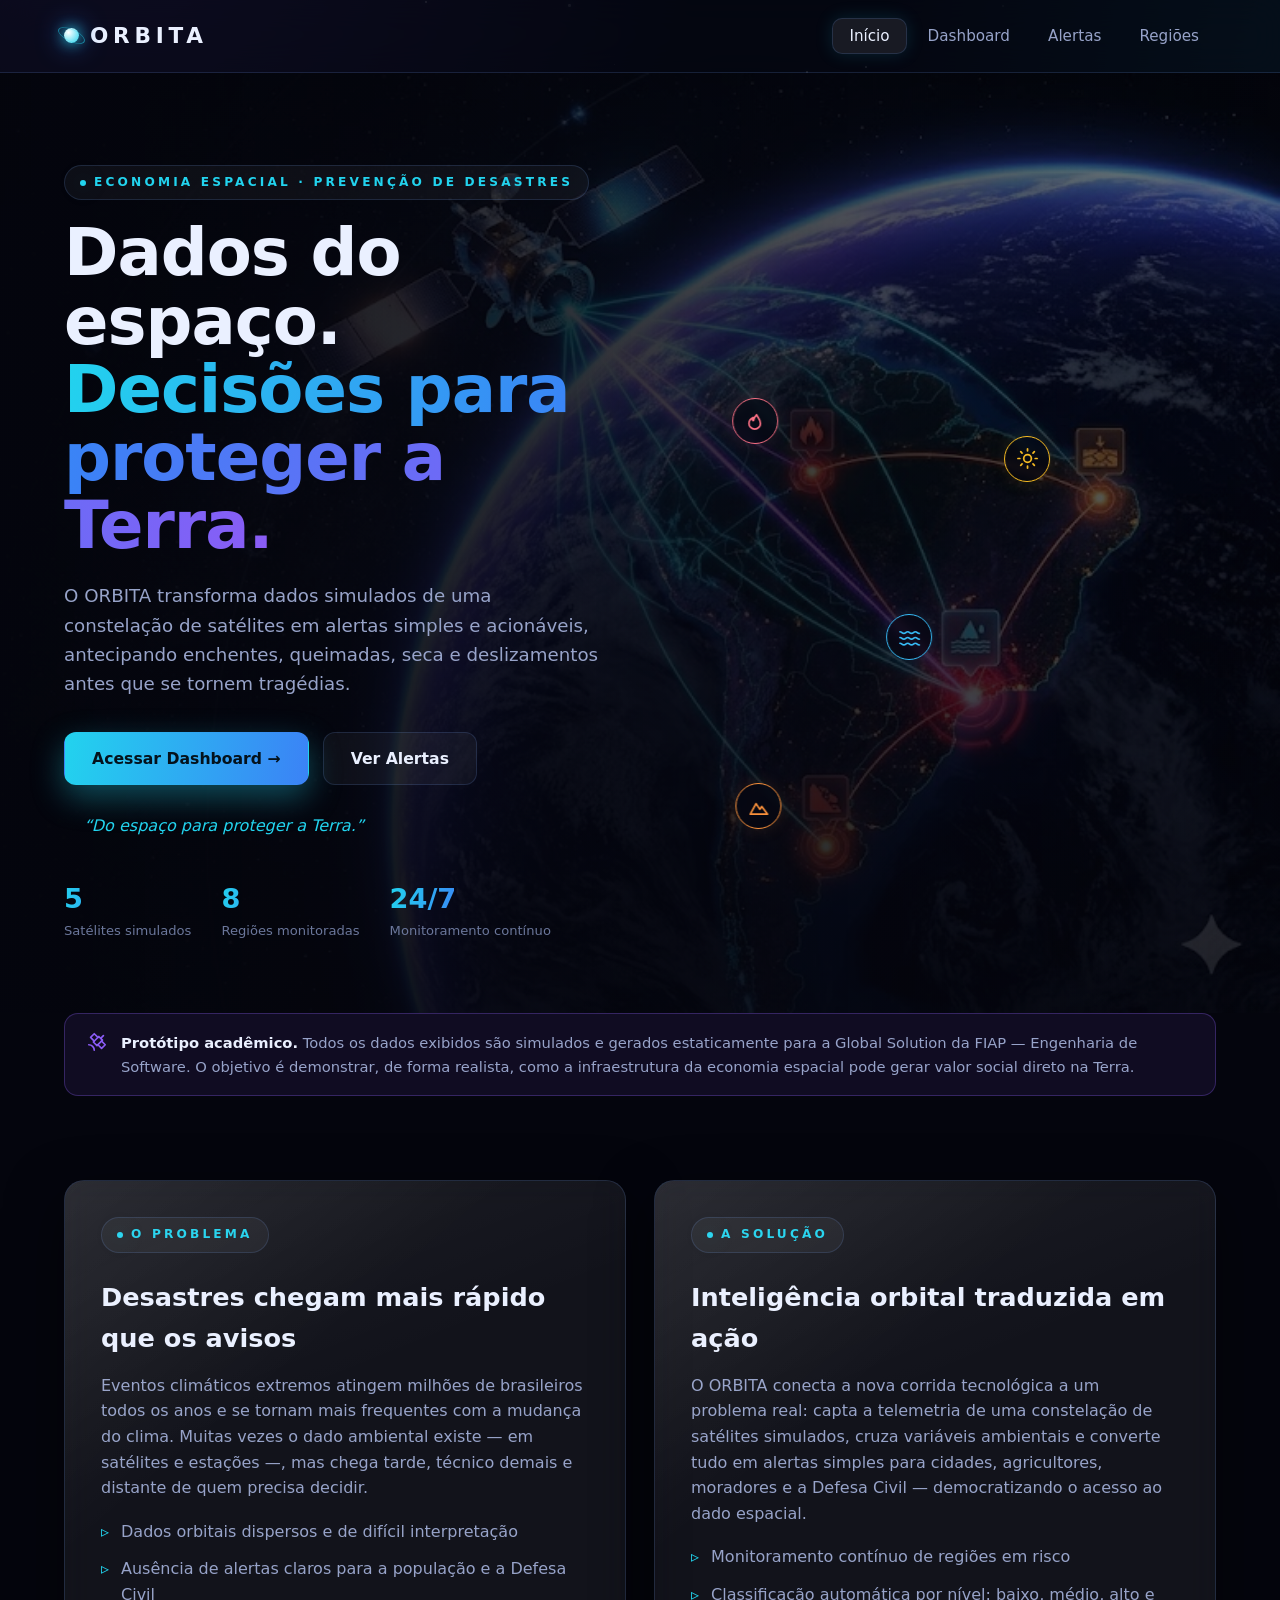
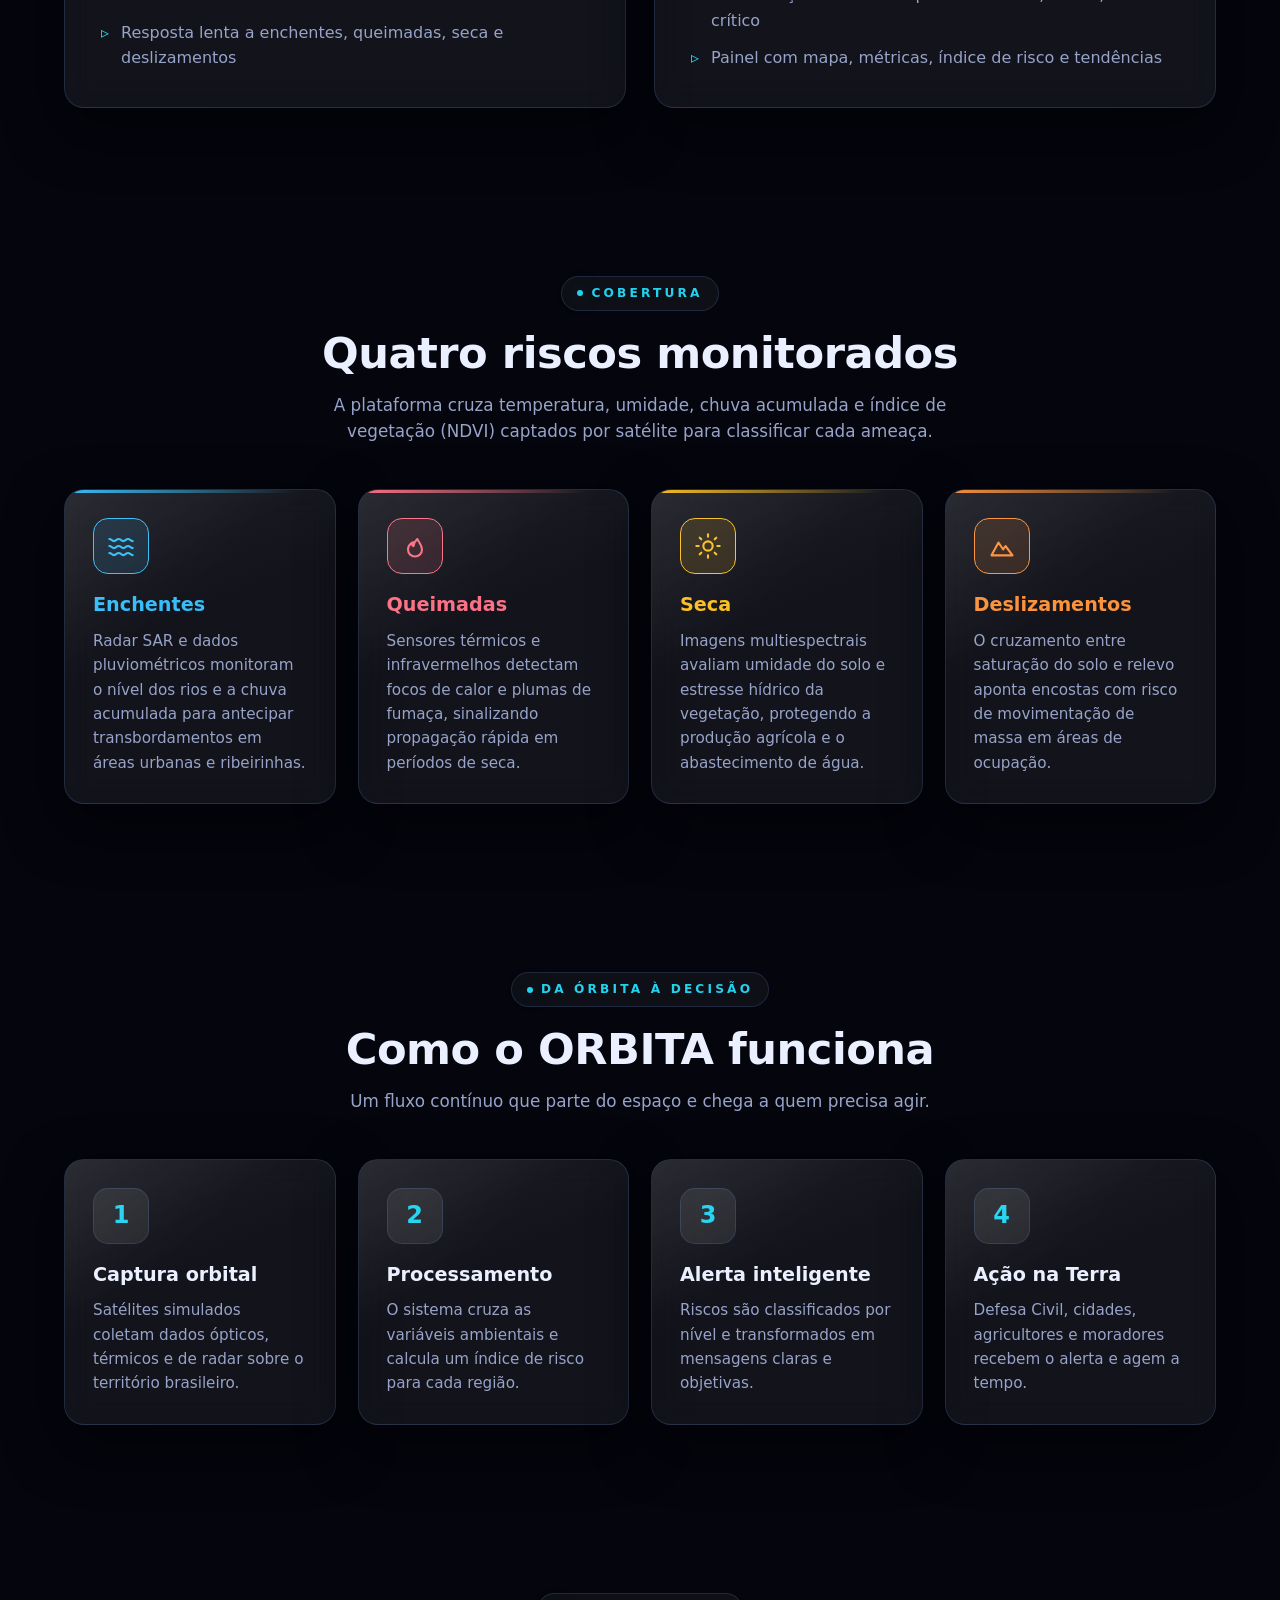
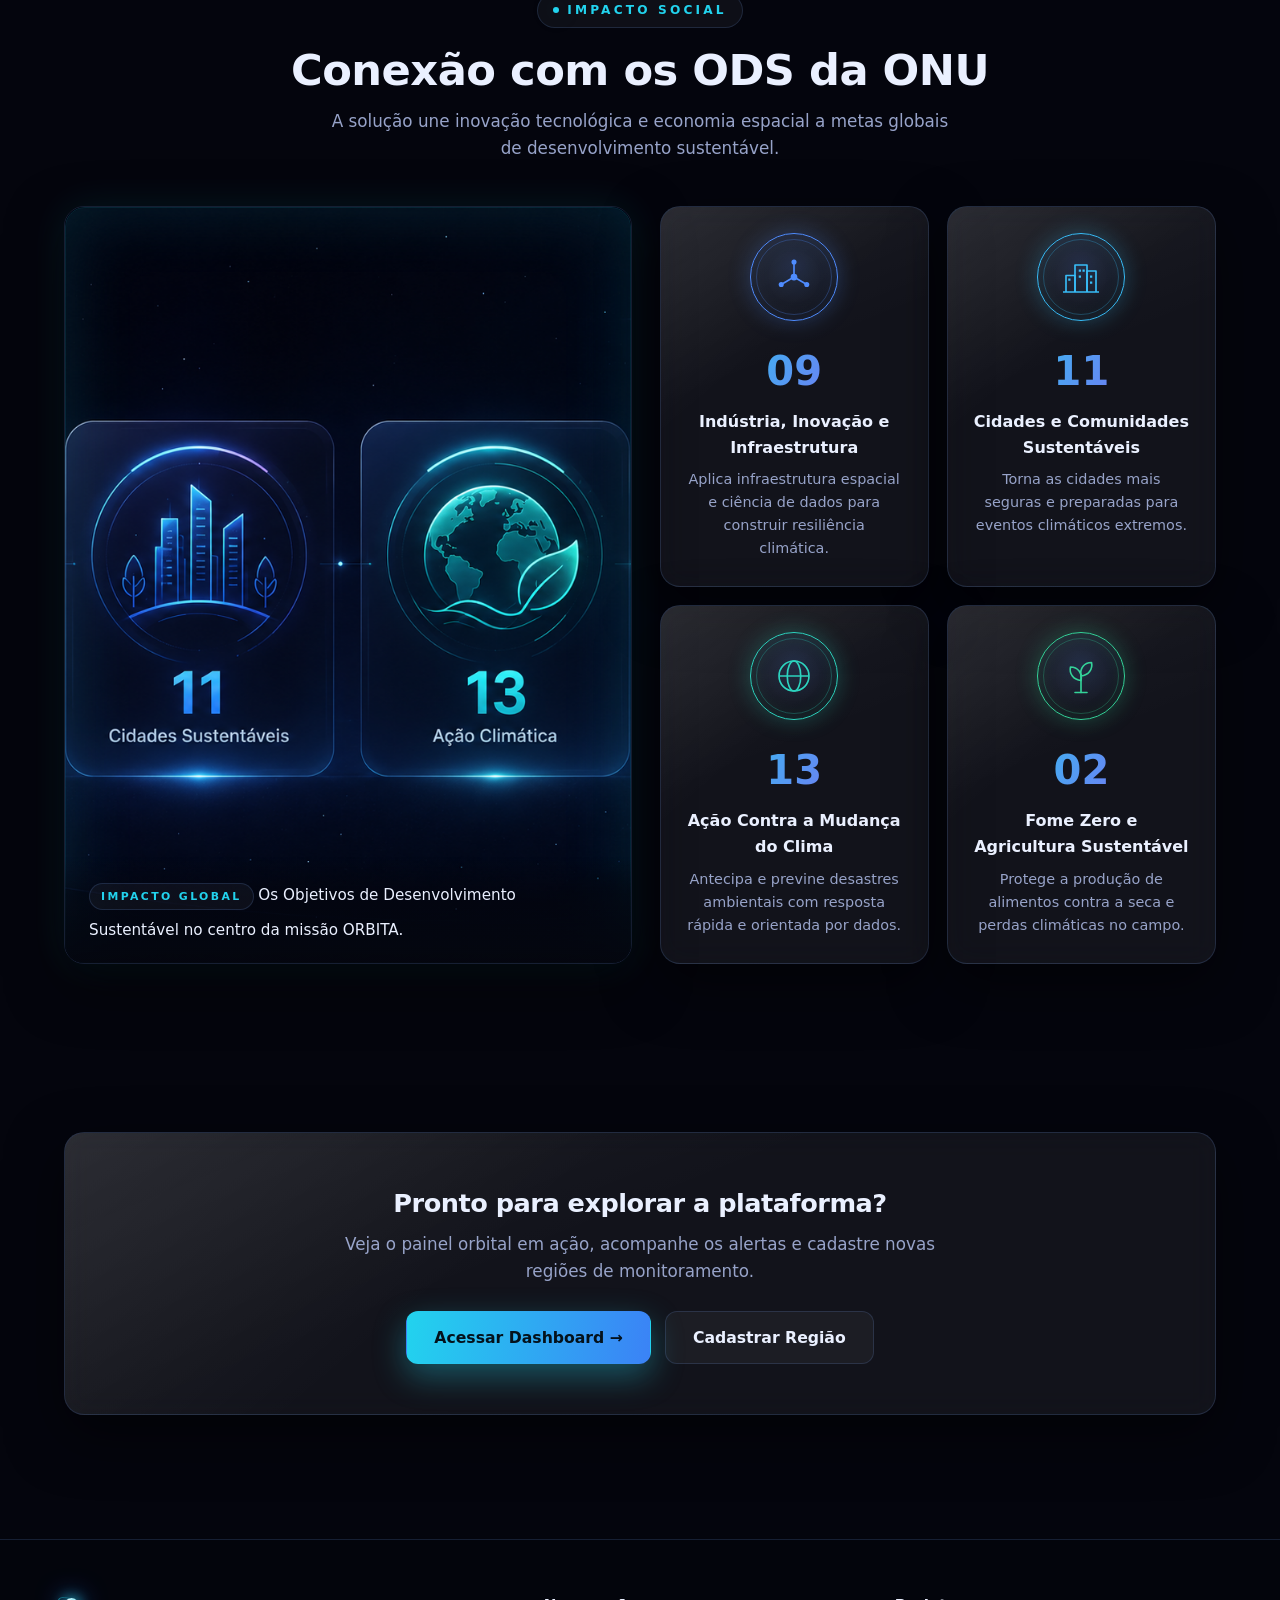
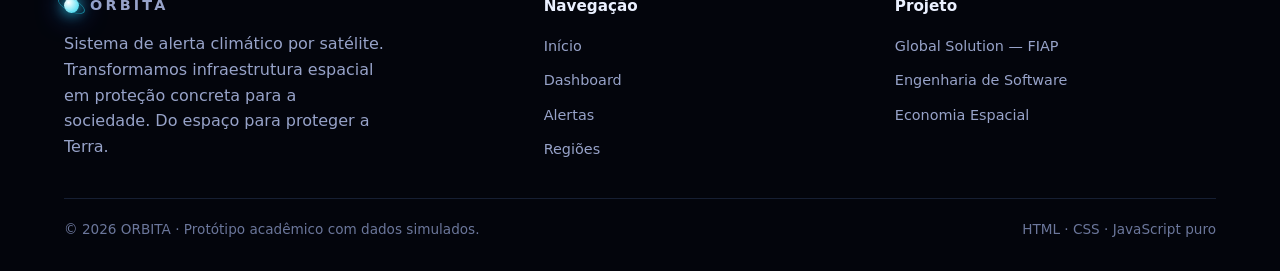
==== commit 0b0a7bec: "secao de ODS com painel de video e layout em duas colunas responsivo" ====
--- a/index.html
+++ b/index.html
@@ -5,7 +5,7 @@
   <meta name="viewport" content="width=device-width, initial-scale=1.0" />
   <title>ORBITA — Sistema de Alerta Climático por Satélite</title>
   <meta name="description" content="ORBITA transforma dados de satélite em alertas que protegem vidas: enchentes, queimadas, seca e deslizamentos. Do espaço para proteger a Terra." />
-  <link rel="stylesheet" href="css/style.css?v=7" />
+  <link rel="stylesheet" href="css/style.css?v=8" />
 </head>
 <body data-page="index">
 
@@ -185,7 +185,21 @@
         <h2 class="section-title">Conexão com os ODS da ONU</h2>
         <p class="section-lead">A solução une inovação tecnológica e economia espacial a metas globais de desenvolvimento sustentável.</p>
       </div>
-      <div class="grid grid-4">
+      <div class="ods-layout">
+        <!-- Painel de vídeo das ODS -->
+        <figure class="ods-video reveal">
+          <video autoplay muted loop playsinline poster="assets/img/ods-referencia.png">
+            <source src="assets/video/ods.mp4" type="video/mp4" />
+          </video>
+          <span class="ods-video-glow" aria-hidden="true"></span>
+          <figcaption>
+            <span class="ods-video-tag">Impacto global</span>
+            Os Objetivos de Desenvolvimento Sustentável no centro da missão ORBITA.
+          </figcaption>
+        </figure>
+
+        <!-- Cards das ODS (grid 2×2) -->
+        <div class="ods-cards">
         <!-- ODS 09 — rede de inovação (nós orbitando) -->
         <div class="card card-hover ods-card reveal">
           <div class="ods-ring" style="color:#4f8cff">
@@ -254,7 +268,8 @@
           <h4>Fome Zero e Agricultura Sustentável</h4>
           <p>Protege a produção de alimentos contra a seca e perdas climáticas no campo.</p>
         </div>
-      </div>
+        </div><!-- /.ods-cards -->
+      </div><!-- /.ods-layout -->
     </div>
   </section>
 
@@ -275,7 +290,7 @@
   <!-- Footer rico injetado por main.js (data-full=true) -->
   <footer class="site-footer" id="siteFooter" data-full="true"></footer>
 
-  <script src="js/data.js?v=7"></script>
-  <script src="js/main.js?v=7"></script>
+  <script src="js/data.js?v=8"></script>
+  <script src="js/main.js?v=8"></script>
 </body>
 </html>
--- a/css/style.css
+++ b/css/style.css
@@ -466,7 +466,45 @@
   background: linear-gradient(90deg, var(--accent), transparent 85%);
 }
 
-/* ODS */
+/* ODS — layout em duas colunas: vídeo + cards */
+.ods-layout {
+  display: grid;
+  grid-template-columns: minmax(0, 1.02fr) minmax(0, 1fr);
+  gap: 28px;
+  align-items: stretch;
+}
+.ods-cards { display: grid; grid-template-columns: 1fr 1fr; gap: 18px; }
+
+/* Painel de vídeo elegante */
+.ods-video {
+  position: relative; margin: 0;
+  border-radius: var(--radius); overflow: hidden;
+  border: 1px solid var(--glass-border);
+  box-shadow: var(--shadow), 0 0 40px rgba(34, 211, 238, .1);
+}
+.ods-video video {
+  position: absolute; inset: 0;
+  width: 100%; height: 100%; object-fit: cover; display: block;
+}
+.ods-video-glow {
+  position: absolute; inset: 0; border-radius: inherit; pointer-events: none;
+  box-shadow: inset 0 0 70px rgba(34, 211, 238, .14);
+  border: 1px solid rgba(34, 211, 238, .16);
+}
+.ods-video figcaption {
+  position: absolute; left: 0; right: 0; bottom: 0; z-index: 2;
+  padding: 26px 24px 20px; font-size: .95rem; color: var(--text);
+  background: linear-gradient(transparent, rgba(4, 5, 13, .55) 35%, rgba(4, 5, 13, .92));
+}
+.ods-video-tag {
+  display: inline-block; margin-bottom: 8px;
+  font-size: .68rem; font-weight: 700; letter-spacing: .22em; text-transform: uppercase;
+  color: var(--cyan);
+  border: 1px solid var(--glass-border); background: var(--glass);
+  padding: 4px 11px; border-radius: 999px;
+}
+
+/* ODS — cards */
 .ods-card { padding: 26px; text-align: center; }
 
 /* Anel com ícone animado (estilo do painel de referência) */
@@ -783,6 +821,9 @@
   .split { grid-template-columns: 1fr; }
   .footer-grid { grid-template-columns: 1fr 1fr; }
   .dash-row { grid-template-columns: 1fr !important; }
+  /* ODS: vídeo em cima, cards embaixo */
+  .ods-layout { grid-template-columns: 1fr; }
+  .ods-video { aspect-ratio: 16 / 9; }
 }
 @media (max-width: 680px) {
   .nav-links {
@@ -795,6 +836,7 @@
   .nav-links a { padding: 14px 10px; border-radius: 8px; }
   .nav-toggle { display: flex; }
   .grid-4, .grid-3, .grid-2 { grid-template-columns: 1fr; }
+  .ods-cards { grid-template-columns: 1fr 1fr; } /* mantém 2 colunas no celular (compacto) */
   .form-grid { grid-template-columns: 1fr; }
   .footer-grid { grid-template-columns: 1fr; }
   .section { padding: 58px 0; }
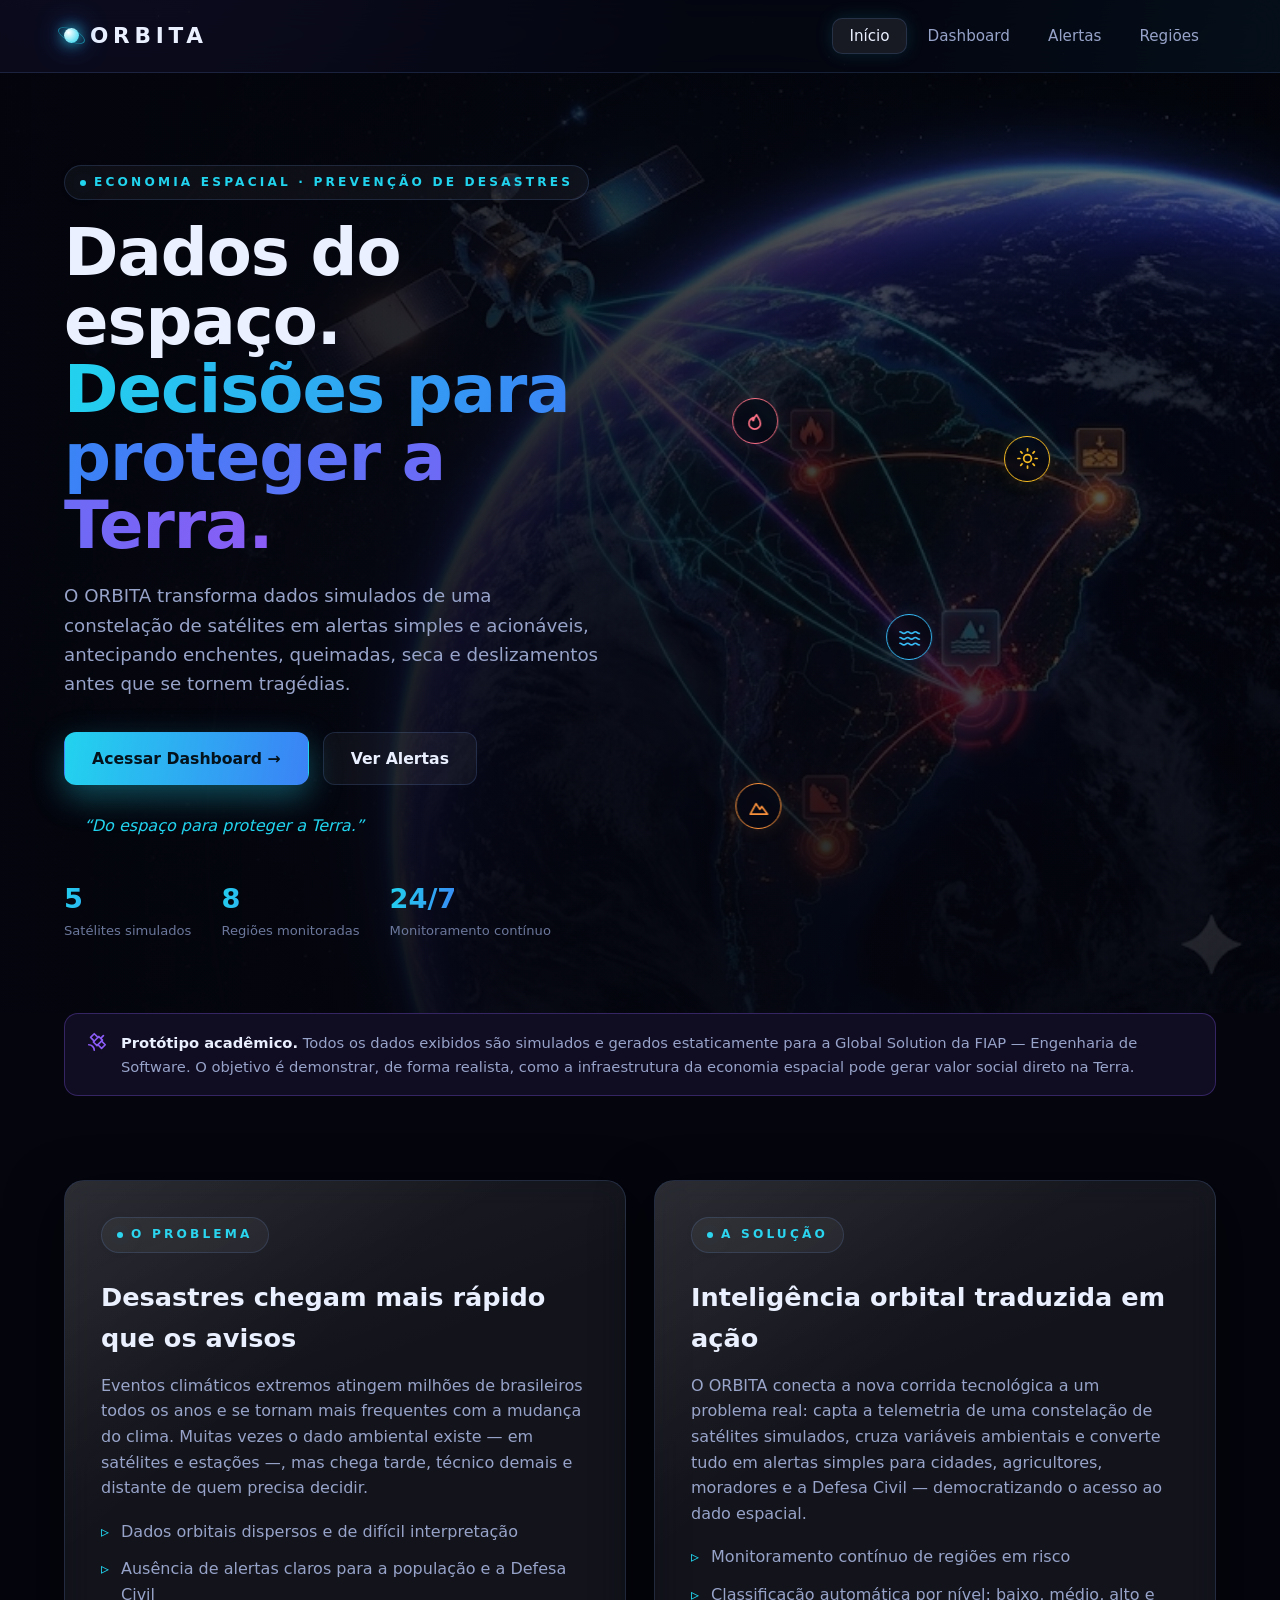
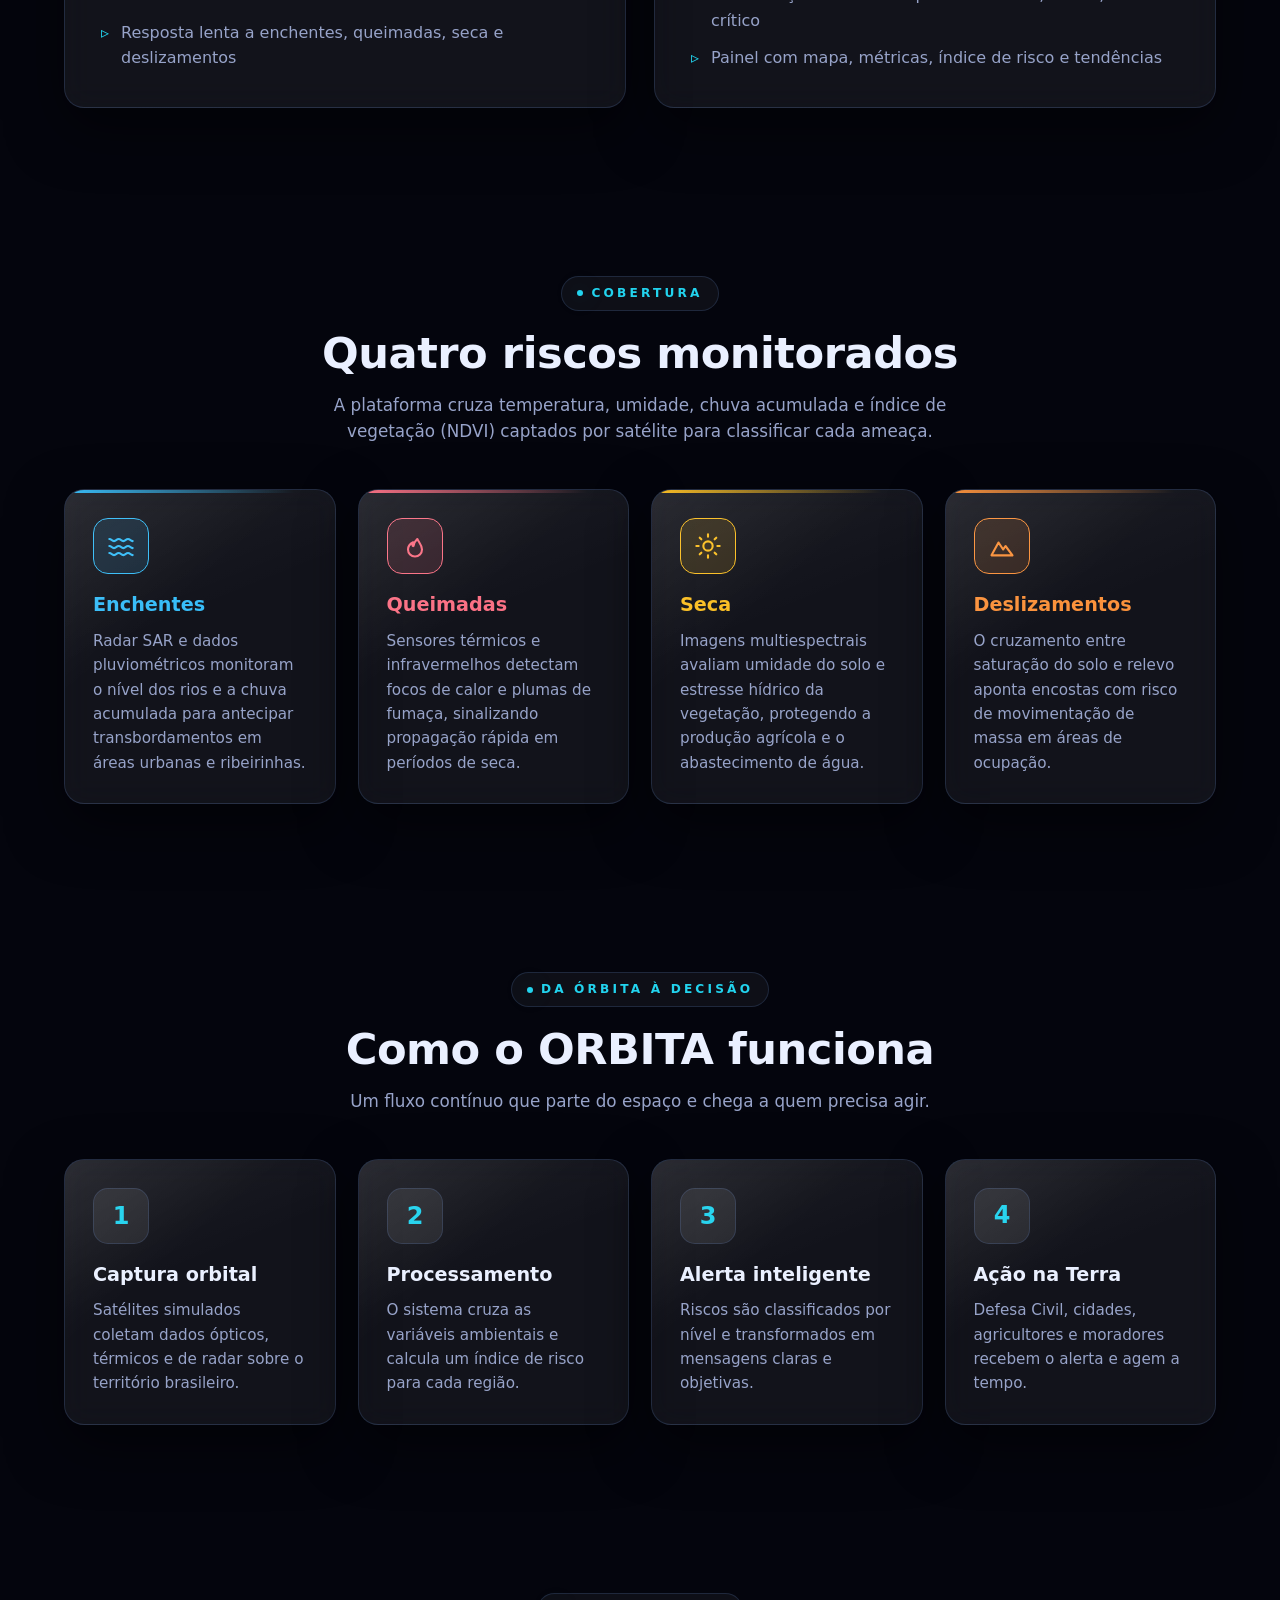
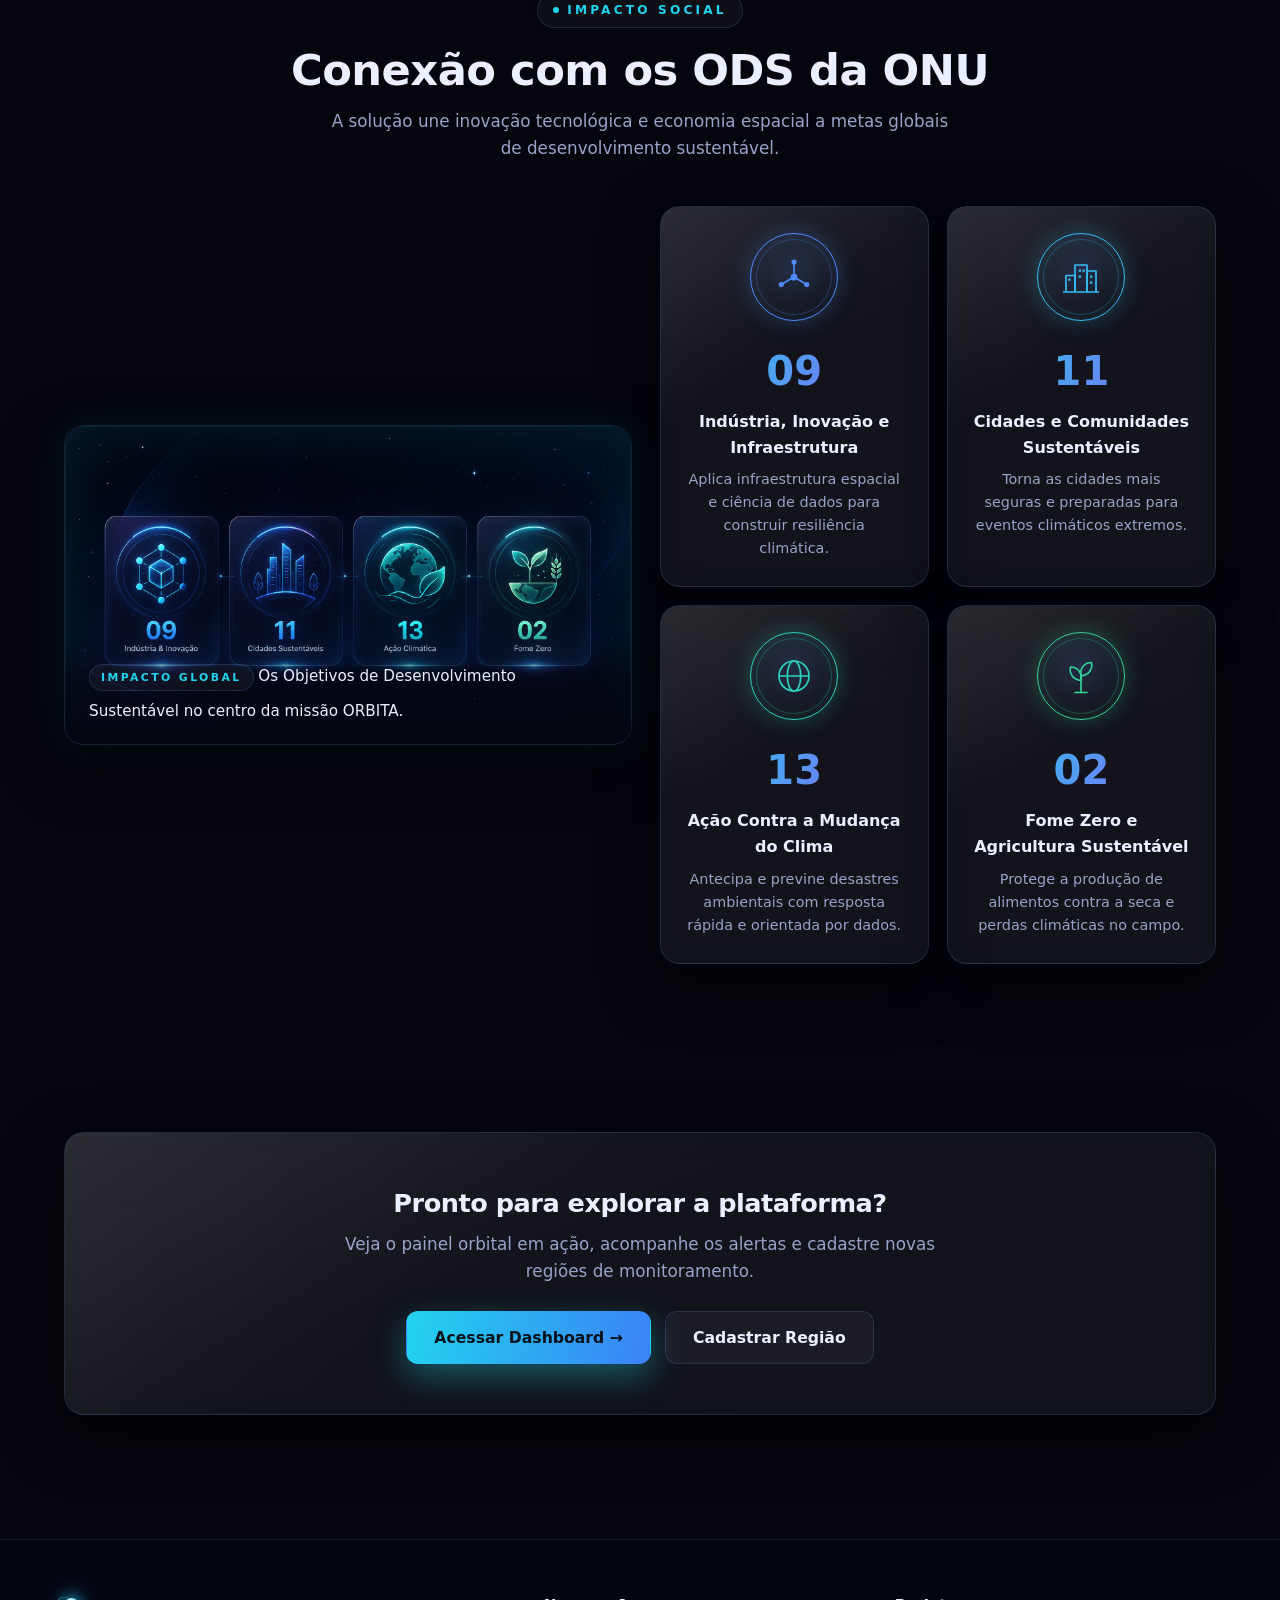
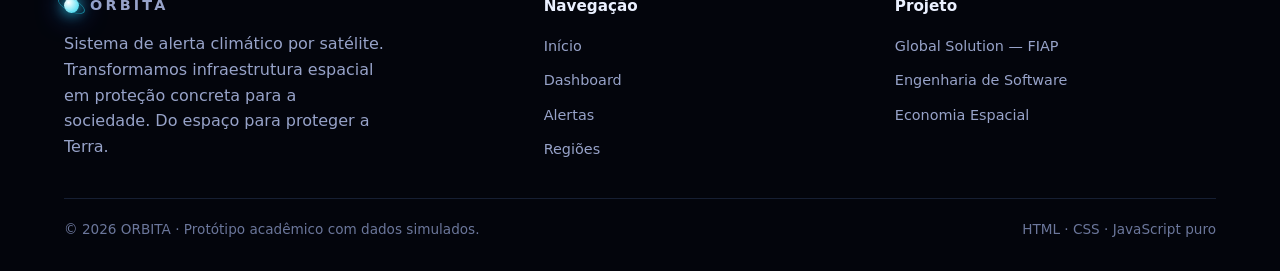
==== commit c6888338: "ajusta painel de video das ODS: exibe inteiro (16:9) e centralizado" ====
--- a/index.html
+++ b/index.html
@@ -5,7 +5,7 @@
   <meta name="viewport" content="width=device-width, initial-scale=1.0" />
   <title>ORBITA — Sistema de Alerta Climático por Satélite</title>
   <meta name="description" content="ORBITA transforma dados de satélite em alertas que protegem vidas: enchentes, queimadas, seca e deslizamentos. Do espaço para proteger a Terra." />
-  <link rel="stylesheet" href="css/style.css?v=8" />
+  <link rel="stylesheet" href="css/style.css?v=9" />
 </head>
 <body data-page="index">
 
@@ -290,7 +290,7 @@
   <!-- Footer rico injetado por main.js (data-full=true) -->
   <footer class="site-footer" id="siteFooter" data-full="true"></footer>
 
-  <script src="js/data.js?v=8"></script>
-  <script src="js/main.js?v=8"></script>
+  <script src="js/data.js?v=9"></script>
+  <script src="js/main.js?v=9"></script>
 </body>
 </html>
--- a/css/style.css
+++ b/css/style.css
@@ -471,20 +471,22 @@
   display: grid;
   grid-template-columns: minmax(0, 1.02fr) minmax(0, 1fr);
   gap: 28px;
-  align-items: stretch;
+  align-items: center;
 }
 .ods-cards { display: grid; grid-template-columns: 1fr 1fr; gap: 18px; }
 
 /* Painel de vídeo elegante */
 .ods-video {
   position: relative; margin: 0;
+  aspect-ratio: 16 / 9;            /* mesma proporção do vídeo (1280×720) -> sem corte */
   border-radius: var(--radius); overflow: hidden;
   border: 1px solid var(--glass-border);
+  background: #04050d;
   box-shadow: var(--shadow), 0 0 40px rgba(34, 211, 238, .1);
 }
 .ods-video video {
   position: absolute; inset: 0;
-  width: 100%; height: 100%; object-fit: cover; display: block;
+  width: 100%; height: 100%; object-fit: contain; display: block;
 }
 .ods-video-glow {
   position: absolute; inset: 0; border-radius: inherit; pointer-events: none;
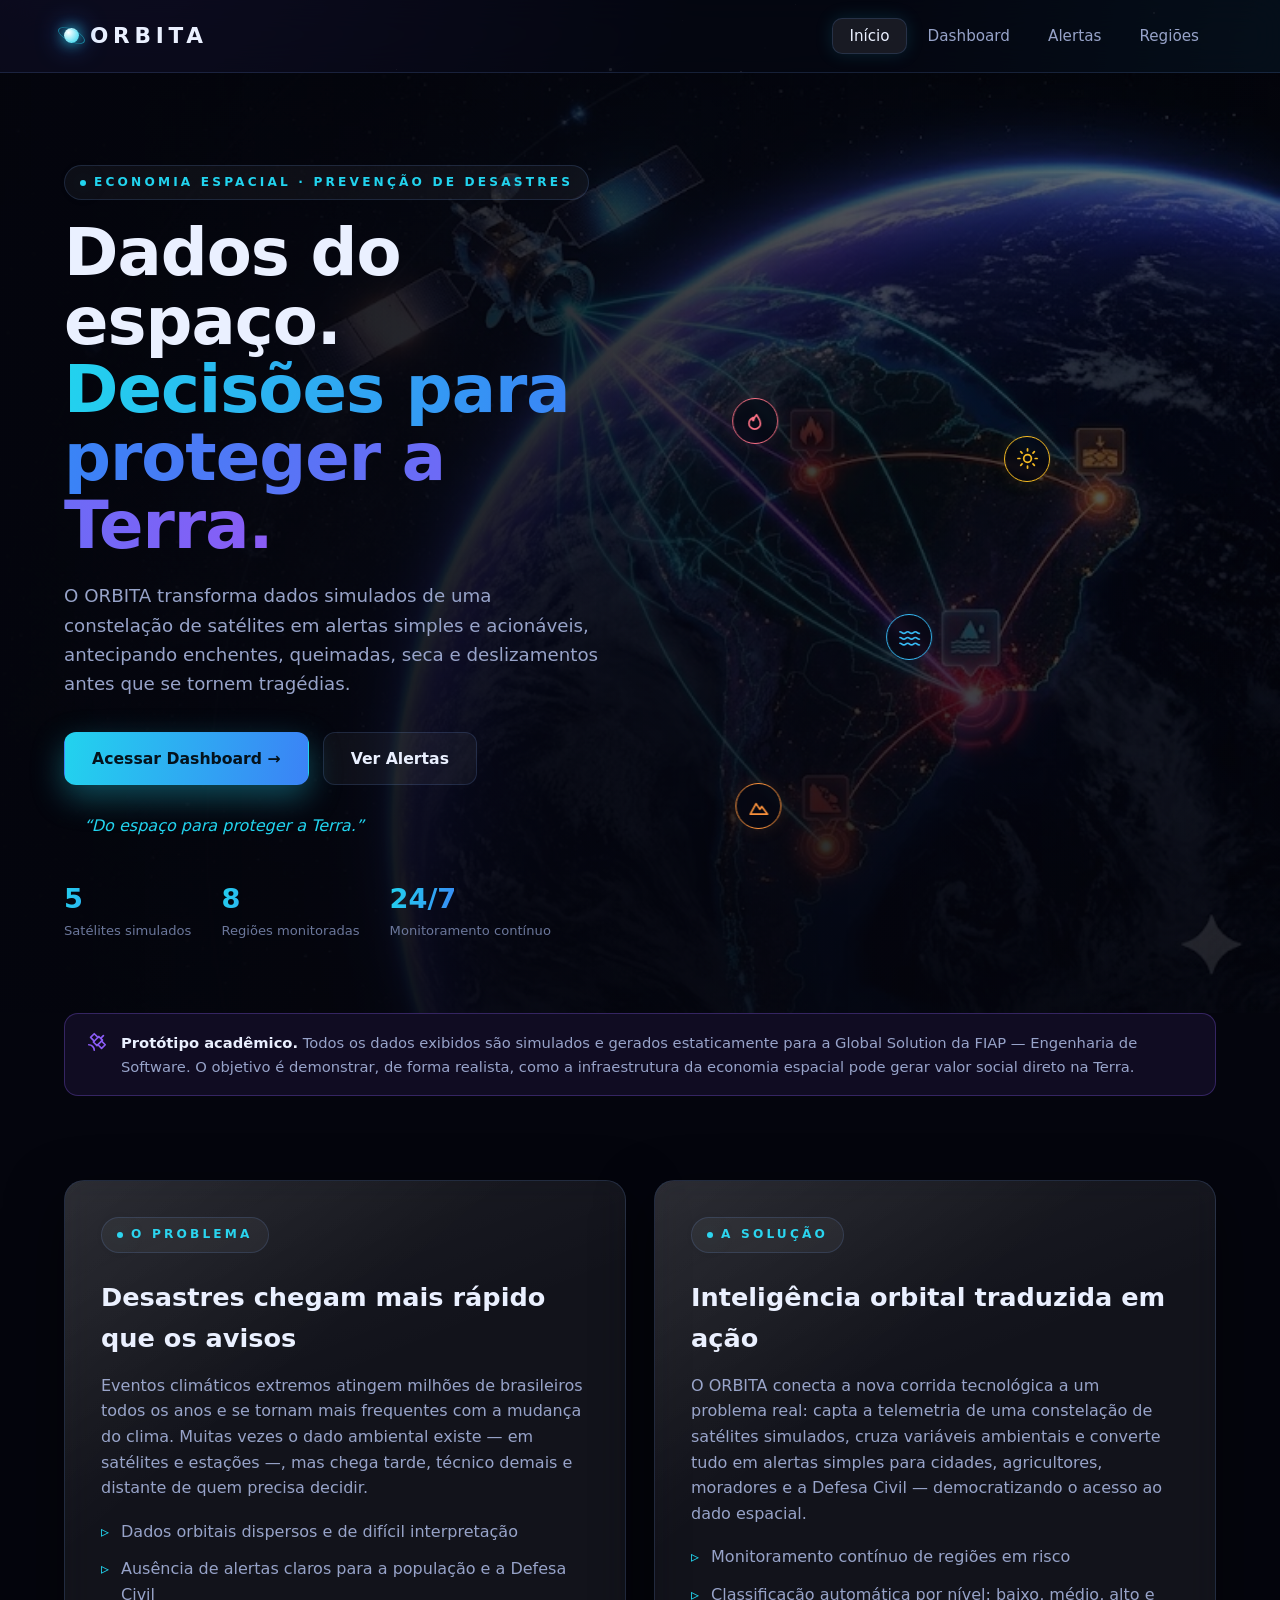
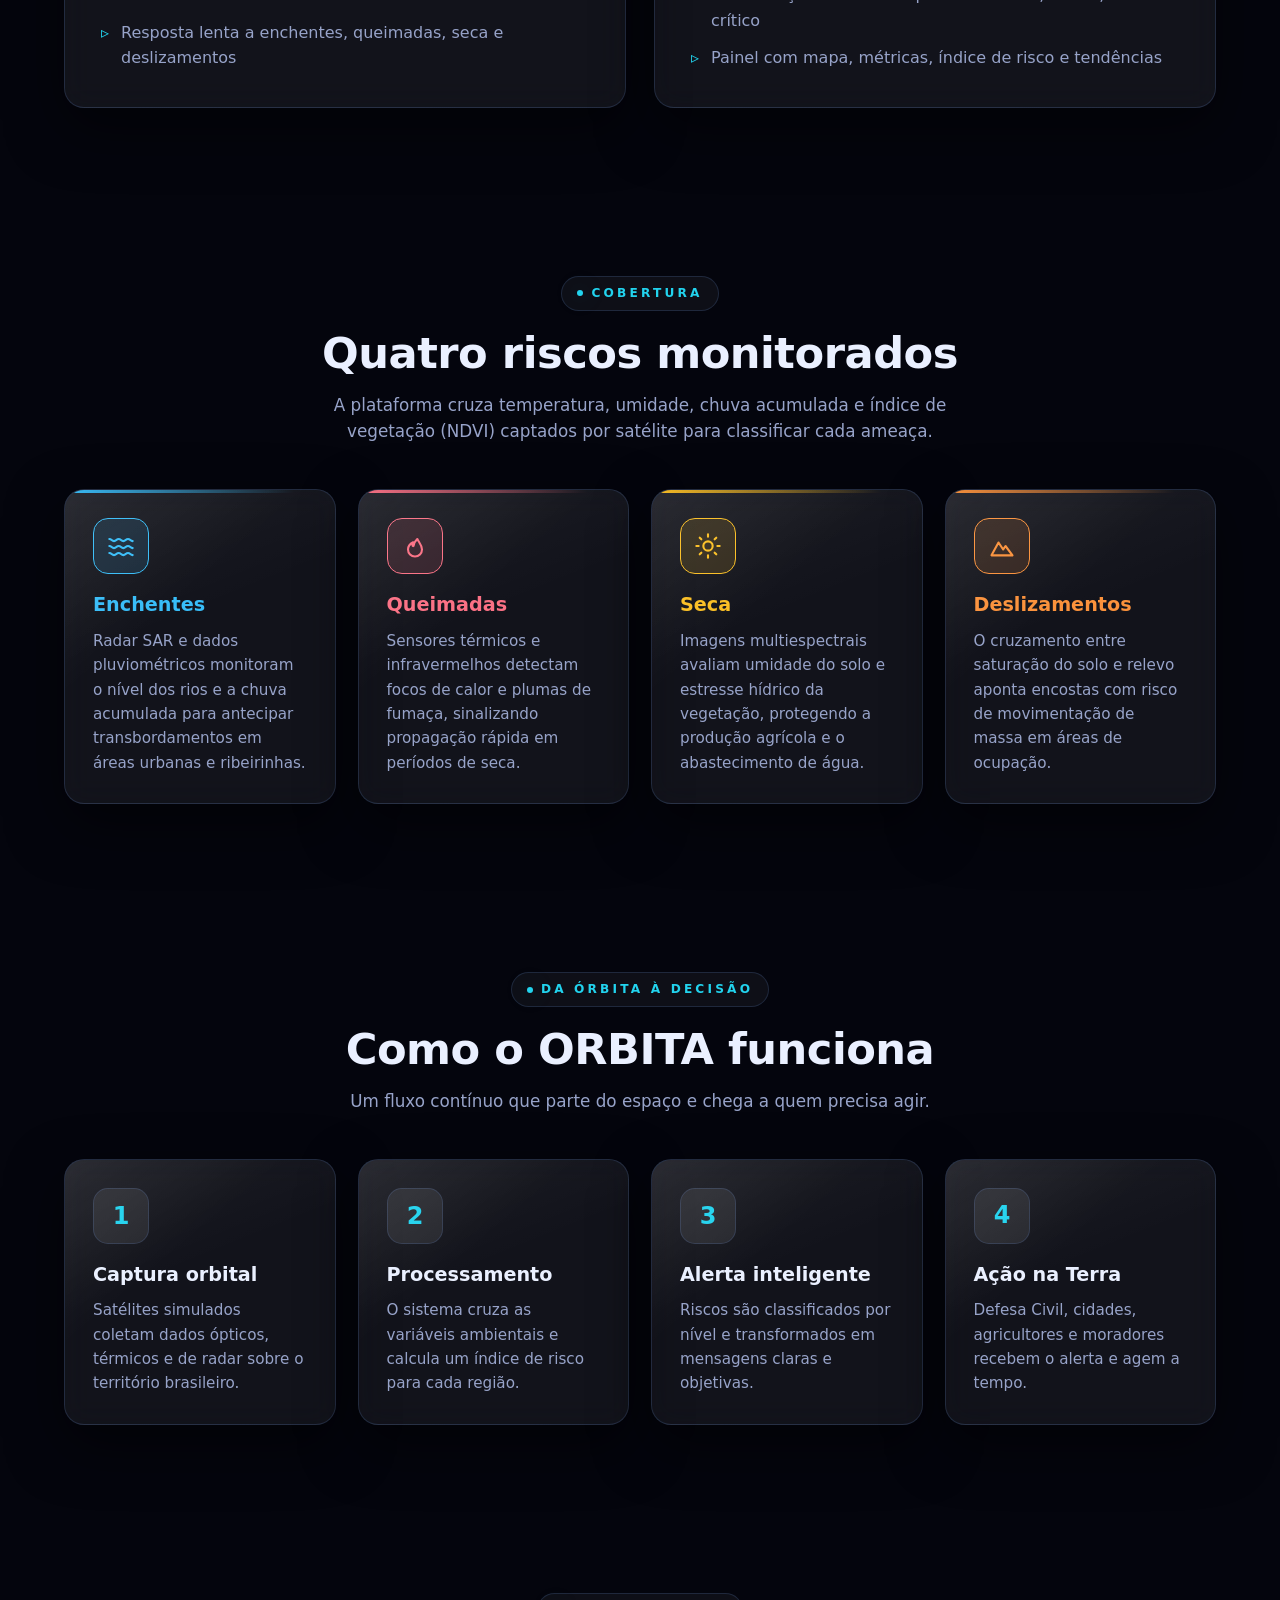
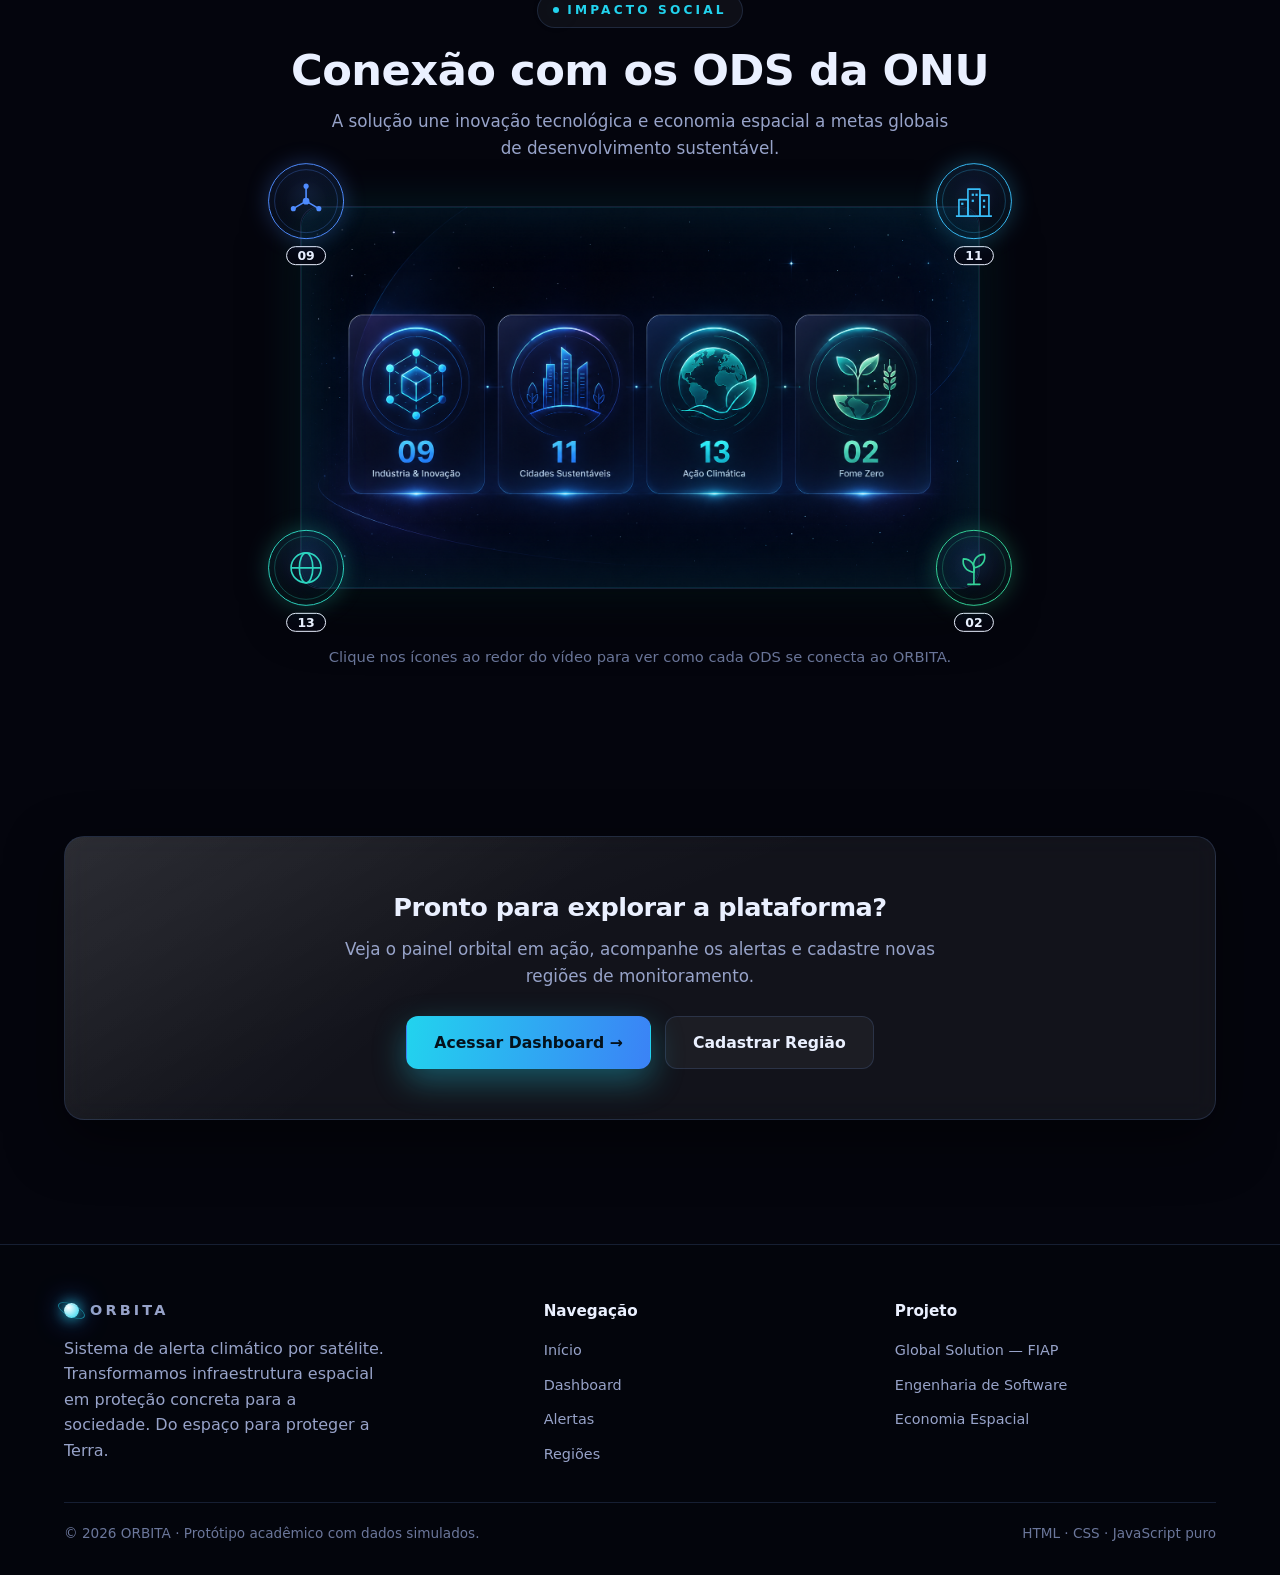
==== commit 3d23df18: "ODS: video central com icones flutuantes e explicacao ao clicar" ====
--- a/index.html
+++ b/index.html
@@ -5,7 +5,7 @@
   <meta name="viewport" content="width=device-width, initial-scale=1.0" />
   <title>ORBITA — Sistema de Alerta Climático por Satélite</title>
   <meta name="description" content="ORBITA transforma dados de satélite em alertas que protegem vidas: enchentes, queimadas, seca e deslizamentos. Do espaço para proteger a Terra." />
-  <link rel="stylesheet" href="css/style.css?v=9" />
+  <link rel="stylesheet" href="css/style.css?v=10" />
 </head>
 <body data-page="index">
 
@@ -185,91 +185,101 @@
         <h2 class="section-title">Conexão com os ODS da ONU</h2>
         <p class="section-lead">A solução une inovação tecnológica e economia espacial a metas globais de desenvolvimento sustentável.</p>
       </div>
-      <div class="ods-layout">
-        <!-- Painel de vídeo das ODS -->
-        <figure class="ods-video reveal">
+      <div class="ods-stage reveal">
+        <!-- Vídeo central -->
+        <figure class="ods-video">
           <video autoplay muted loop playsinline poster="assets/img/ods-referencia.png">
             <source src="assets/video/ods.mp4" type="video/mp4" />
           </video>
           <span class="ods-video-glow" aria-hidden="true"></span>
-          <figcaption>
-            <span class="ods-video-tag">Impacto global</span>
-            Os Objetivos de Desenvolvimento Sustentável no centro da missão ORBITA.
-          </figcaption>
         </figure>
 
-        <!-- Cards das ODS (grid 2×2) -->
-        <div class="ods-cards">
-        <!-- ODS 09 — rede de inovação (nós orbitando) -->
-        <div class="card card-hover ods-card reveal">
-          <div class="ods-ring" style="color:#4f8cff">
-            <svg class="ods-anim" viewBox="0 0 64 64" fill="none" stroke="currentColor" stroke-width="2.2" stroke-linecap="round">
-              <circle cx="32" cy="32" r="4.5" fill="currentColor" stroke="none"/>
-              <g class="net-orbit">
-                <line x1="32" y1="32" x2="32" y2="12"/>
-                <line x1="32" y1="32" x2="49" y2="42"/>
-                <line x1="32" y1="32" x2="15" y2="42"/>
-                <circle cx="32" cy="12" r="3.4" fill="currentColor" stroke="none"/>
-                <circle cx="49" cy="42" r="3.4" fill="currentColor" stroke="none"/>
-                <circle cx="15" cy="42" r="3.4" fill="currentColor" stroke="none"/>
-              </g>
-            </svg>
+        <!-- ODS 09 — Inovação (rede orbitando) -->
+        <div class="ods-float pos-tl" style="color:#4f8cff">
+          <button class="ods-fab" type="button" aria-expanded="false" aria-label="ODS 09 — Indústria, Inovação e Infraestrutura">
+            <span class="ods-ring">
+              <svg class="ods-anim" viewBox="0 0 64 64" fill="none" stroke="currentColor" stroke-width="2.2" stroke-linecap="round">
+                <circle cx="32" cy="32" r="4.5" fill="currentColor" stroke="none"/>
+                <g class="net-orbit">
+                  <line x1="32" y1="32" x2="32" y2="12"/>
+                  <line x1="32" y1="32" x2="49" y2="42"/>
+                  <line x1="32" y1="32" x2="15" y2="42"/>
+                  <circle cx="32" cy="12" r="3.4" fill="currentColor" stroke="none"/>
+                  <circle cx="49" cy="42" r="3.4" fill="currentColor" stroke="none"/>
+                  <circle cx="15" cy="42" r="3.4" fill="currentColor" stroke="none"/>
+                </g>
+              </svg>
+            </span>
+            <span class="ods-fab-num">09</span>
+          </button>
+          <div class="ods-pop" role="dialog">
+            <strong>ODS 09 · Indústria, Inovação e Infraestrutura</strong>
+            <p>Aplica infraestrutura espacial e ciência de dados para construir resiliência climática.</p>
           </div>
-          <div class="ods-num">09</div>
-          <h4>Indústria, Inovação e Infraestrutura</h4>
-          <p>Aplica infraestrutura espacial e ciência de dados para construir resiliência climática.</p>
-        </div>
-
-        <!-- ODS 11 — cidades (janelas piscando) -->
-        <div class="card card-hover ods-card reveal">
-          <div class="ods-ring" style="color:#38bdf8">
-            <svg class="ods-anim" viewBox="0 0 64 64" fill="none" stroke="currentColor" stroke-width="2.2" stroke-linejoin="round">
-              <path d="M12 52V30h12v22"/>
-              <path d="M24 52V16h16v36"/>
-              <path d="M40 52V24h12v28"/>
-              <line x1="8" y1="52" x2="56" y2="52"/>
-              <g class="city-windows" fill="currentColor" stroke="none">
-                <rect x="15" y="34" width="3" height="3"/><rect x="29" y="22" width="3" height="3"/>
-                <rect x="34" y="22" width="3" height="3"/><rect x="29" y="30" width="3" height="3"/>
-                <rect x="44" y="30" width="3" height="3"/><rect x="44" y="38" width="3" height="3"/>
-              </g>
-            </svg>
+        </div>
+
+        <!-- ODS 11 — Cidades (janelas piscando) -->
+        <div class="ods-float pos-tr" style="color:#38bdf8">
+          <button class="ods-fab" type="button" aria-expanded="false" aria-label="ODS 11 — Cidades e Comunidades Sustentáveis">
+            <span class="ods-ring">
+              <svg class="ods-anim" viewBox="0 0 64 64" fill="none" stroke="currentColor" stroke-width="2.2" stroke-linejoin="round">
+                <path d="M12 52V30h12v22"/>
+                <path d="M24 52V16h16v36"/>
+                <path d="M40 52V24h12v28"/>
+                <line x1="8" y1="52" x2="56" y2="52"/>
+                <g class="city-windows" fill="currentColor" stroke="none">
+                  <rect x="15" y="34" width="3" height="3"/><rect x="29" y="22" width="3" height="3"/>
+                  <rect x="34" y="22" width="3" height="3"/><rect x="29" y="30" width="3" height="3"/>
+                  <rect x="44" y="30" width="3" height="3"/><rect x="44" y="38" width="3" height="3"/>
+                </g>
+              </svg>
+            </span>
+            <span class="ods-fab-num">11</span>
+          </button>
+          <div class="ods-pop" role="dialog">
+            <strong>ODS 11 · Cidades e Comunidades Sustentáveis</strong>
+            <p>Torna as cidades mais seguras e preparadas para eventos climáticos extremos.</p>
           </div>
-          <div class="ods-num">11</div>
-          <h4>Cidades e Comunidades Sustentáveis</h4>
-          <p>Torna as cidades mais seguras e preparadas para eventos climáticos extremos.</p>
-        </div>
-
-        <!-- ODS 13 — clima (globo girando) -->
-        <div class="card card-hover ods-card reveal">
-          <div class="ods-ring" style="color:#2dd4bf">
-            <svg class="ods-anim" viewBox="0 0 64 64" fill="none" stroke="currentColor" stroke-width="2.2">
-              <circle cx="32" cy="32" r="20"/>
-              <line x1="12" y1="32" x2="52" y2="32"/>
-              <ellipse class="globe-spin" cx="32" cy="32" rx="9" ry="20"/>
-            </svg>
+        </div>
+
+        <!-- ODS 13 — Clima (globo girando) -->
+        <div class="ods-float pos-bl" style="color:#2dd4bf">
+          <button class="ods-fab" type="button" aria-expanded="false" aria-label="ODS 13 — Ação Contra a Mudança do Clima">
+            <span class="ods-ring">
+              <svg class="ods-anim" viewBox="0 0 64 64" fill="none" stroke="currentColor" stroke-width="2.2">
+                <circle cx="32" cy="32" r="20"/>
+                <line x1="12" y1="32" x2="52" y2="32"/>
+                <ellipse class="globe-spin" cx="32" cy="32" rx="9" ry="20"/>
+              </svg>
+            </span>
+            <span class="ods-fab-num">13</span>
+          </button>
+          <div class="ods-pop" role="dialog">
+            <strong>ODS 13 · Ação Contra a Mudança do Clima</strong>
+            <p>Antecipa e previne desastres ambientais com resposta rápida e orientada por dados.</p>
           </div>
-          <div class="ods-num">13</div>
-          <h4>Ação Contra a Mudança do Clima</h4>
-          <p>Antecipa e previne desastres ambientais com resposta rápida e orientada por dados.</p>
-        </div>
-
-        <!-- ODS 02 — fome zero (folhas balançando) -->
-        <div class="card card-hover ods-card reveal">
-          <div class="ods-ring" style="color:#34d399">
-            <svg class="ods-anim" viewBox="0 0 64 64" fill="none" stroke="currentColor" stroke-width="2.2" stroke-linecap="round" stroke-linejoin="round">
-              <path d="M32 54V30"/>
-              <line x1="24" y1="54" x2="40" y2="54"/>
-              <path class="leaf-l" d="M32 38c-10-1-16-9-14-18 10 0 16 8 14 18Z"/>
-              <path class="leaf-r" d="M32 32c10-1 16-9 14-18-10 0-16 8-14 18Z"/>
-            </svg>
+        </div>
+
+        <!-- ODS 02 — Fome Zero (folhas balançando) -->
+        <div class="ods-float pos-br" style="color:#34d399">
+          <button class="ods-fab" type="button" aria-expanded="false" aria-label="ODS 02 — Fome Zero e Agricultura Sustentável">
+            <span class="ods-ring">
+              <svg class="ods-anim" viewBox="0 0 64 64" fill="none" stroke="currentColor" stroke-width="2.2" stroke-linecap="round" stroke-linejoin="round">
+                <path d="M32 54V30"/>
+                <line x1="24" y1="54" x2="40" y2="54"/>
+                <path class="leaf-l" d="M32 38c-10-1-16-9-14-18 10 0 16 8 14 18Z"/>
+                <path class="leaf-r" d="M32 32c10-1 16-9 14-18-10 0-16 8-14 18Z"/>
+              </svg>
+            </span>
+            <span class="ods-fab-num">02</span>
+          </button>
+          <div class="ods-pop" role="dialog">
+            <strong>ODS 02 · Fome Zero e Agricultura Sustentável</strong>
+            <p>Protege a produção de alimentos contra a seca e perdas climáticas no campo.</p>
           </div>
-          <div class="ods-num">02</div>
-          <h4>Fome Zero e Agricultura Sustentável</h4>
-          <p>Protege a produção de alimentos contra a seca e perdas climáticas no campo.</p>
-        </div>
-        </div><!-- /.ods-cards -->
-      </div><!-- /.ods-layout -->
+        </div>
+      </div><!-- /.ods-stage -->
+      <p class="ods-hint">Clique nos ícones ao redor do vídeo para ver como cada ODS se conecta ao ORBITA.</p>
     </div>
   </section>
 
@@ -290,7 +300,7 @@
   <!-- Footer rico injetado por main.js (data-full=true) -->
   <footer class="site-footer" id="siteFooter" data-full="true"></footer>
 
-  <script src="js/data.js?v=9"></script>
-  <script src="js/main.js?v=9"></script>
+  <script src="js/data.js?v=10"></script>
+  <script src="js/main.js?v=10"></script>
 </body>
 </html>
--- a/css/style.css
+++ b/css/style.css
@@ -466,45 +466,70 @@
   background: linear-gradient(90deg, var(--accent), transparent 85%);
 }
 
-/* ODS — layout em duas colunas: vídeo + cards */
-.ods-layout {
-  display: grid;
-  grid-template-columns: minmax(0, 1.02fr) minmax(0, 1fr);
-  gap: 28px;
-  align-items: center;
-}
-.ods-cards { display: grid; grid-template-columns: 1fr 1fr; gap: 18px; }
-
-/* Painel de vídeo elegante */
+/* ODS — palco com vídeo central e ícones flutuantes ao redor */
+.ods-stage { position: relative; max-width: 680px; margin: 40px auto 0; }
+
+/* Vídeo central */
 .ods-video {
   position: relative; margin: 0;
   aspect-ratio: 16 / 9;            /* mesma proporção do vídeo (1280×720) -> sem corte */
   border-radius: var(--radius); overflow: hidden;
   border: 1px solid var(--glass-border);
   background: #04050d;
-  box-shadow: var(--shadow), 0 0 40px rgba(34, 211, 238, .1);
-}
-.ods-video video {
-  position: absolute; inset: 0;
-  width: 100%; height: 100%; object-fit: contain; display: block;
-}
+  box-shadow: var(--shadow), 0 0 50px rgba(34, 211, 238, .12);
+}
+.ods-video video { position: absolute; inset: 0; width: 100%; height: 100%; object-fit: contain; display: block; }
 .ods-video-glow {
   position: absolute; inset: 0; border-radius: inherit; pointer-events: none;
   box-shadow: inset 0 0 70px rgba(34, 211, 238, .14);
   border: 1px solid rgba(34, 211, 238, .16);
 }
-.ods-video figcaption {
-  position: absolute; left: 0; right: 0; bottom: 0; z-index: 2;
-  padding: 26px 24px 20px; font-size: .95rem; color: var(--text);
-  background: linear-gradient(transparent, rgba(4, 5, 13, .55) 35%, rgba(4, 5, 13, .92));
-}
-.ods-video-tag {
-  display: inline-block; margin-bottom: 8px;
-  font-size: .68rem; font-weight: 700; letter-spacing: .22em; text-transform: uppercase;
-  color: var(--cyan);
-  border: 1px solid var(--glass-border); background: var(--glass);
-  padding: 4px 11px; border-radius: 999px;
-}
+
+/* Ícones flutuantes nos cantos do vídeo */
+.ods-float { position: absolute; z-index: 5; }
+.ods-float.pos-tl { top: 0; left: 0;  transform: translate(-42%, -42%); }
+.ods-float.pos-tr { top: 0; right: 0; transform: translate(42%, -42%); }
+.ods-float.pos-bl { bottom: 0; left: 0;  transform: translate(-42%, 42%); }
+.ods-float.pos-br { bottom: 0; right: 0; transform: translate(42%, 42%); }
+
+.ods-fab {
+  display: grid; place-items: center; justify-items: center; gap: 7px;
+  background: none; border: 0; padding: 0; cursor: pointer; color: inherit;
+  animation: odsBob 5s ease-in-out infinite;
+}
+.ods-float.pos-tr .ods-fab { animation-delay: -1.2s; }
+.ods-float.pos-bl .ods-fab { animation-delay: -2.5s; }
+.ods-float.pos-br .ods-fab { animation-delay: -3.7s; }
+@keyframes odsBob { 0%, 100% { transform: translateY(0); } 50% { transform: translateY(-9px); } }
+
+.ods-fab .ods-ring { width: 76px; height: 76px; margin: 0; transition: transform .25s, box-shadow .25s; }
+.ods-fab:hover .ods-ring { transform: scale(1.09); box-shadow: 0 0 32px currentColor; }
+.ods-float.open .ods-ring { box-shadow: 0 0 36px currentColor; }
+.ods-fab-num {
+  font-size: .78rem; font-weight: 800; color: var(--text);
+  background: rgba(5, 7, 18, .85); border: 1px solid currentColor;
+  border-radius: 999px; padding: 1px 10px;
+}
+
+/* Popover com a mini explicação */
+.ods-pop {
+  position: absolute; width: 250px; max-width: 72vw; z-index: 12;
+  background: linear-gradient(158deg, rgba(255,255,255,.06), rgba(255,255,255,.02) 42%), var(--bg-800);
+  border: 1px solid currentColor; border-radius: 14px; padding: 15px 17px;
+  box-shadow: var(--shadow);
+  opacity: 0; visibility: hidden; transform: translateY(6px) scale(.96);
+  transition: opacity .2s, transform .2s, visibility .2s; pointer-events: none;
+}
+.ods-float.open .ods-pop { opacity: 1; visibility: visible; transform: none; pointer-events: auto; }
+.ods-pop strong { display: block; color: var(--text); margin-bottom: 6px; font-size: .92rem; }
+.ods-pop p { color: var(--text-dim); font-size: .88rem; line-height: 1.5; }
+/* abre para dentro (sobre o vídeo) conforme o canto */
+.ods-float.pos-tl .ods-pop { top: 100%; left: 0;  margin-top: 12px; }
+.ods-float.pos-tr .ods-pop { top: 100%; right: 0; margin-top: 12px; }
+.ods-float.pos-bl .ods-pop { bottom: 100%; left: 0;  margin-bottom: 12px; }
+.ods-float.pos-br .ods-pop { bottom: 100%; right: 0; margin-bottom: 12px; }
+
+.ods-hint { text-align: center; color: var(--text-mut); font-size: .92rem; margin-top: 56px; }
 
 /* ODS — cards */
 .ods-card { padding: 26px; text-align: center; }
@@ -823,9 +848,6 @@
   .split { grid-template-columns: 1fr; }
   .footer-grid { grid-template-columns: 1fr 1fr; }
   .dash-row { grid-template-columns: 1fr !important; }
-  /* ODS: vídeo em cima, cards embaixo */
-  .ods-layout { grid-template-columns: 1fr; }
-  .ods-video { aspect-ratio: 16 / 9; }
 }
 @media (max-width: 680px) {
   .nav-links {
@@ -838,8 +860,17 @@
   .nav-links a { padding: 14px 10px; border-radius: 8px; }
   .nav-toggle { display: flex; }
   .grid-4, .grid-3, .grid-2 { grid-template-columns: 1fr; }
-  .ods-cards { grid-template-columns: 1fr 1fr; } /* mantém 2 colunas no celular (compacto) */
   .form-grid { grid-template-columns: 1fr; }
+  /* ODS: palco compacto, ícones e popovers menores */
+  .ods-stage { max-width: 440px; }
+  .ods-fab .ods-ring { width: 58px; height: 58px; }
+  .ods-fab .ods-anim { width: 34px; height: 34px; }
+  .ods-fab-num { font-size: .68rem; padding: 1px 8px; }
+  .ods-pop { width: 200px; }
+  .ods-float.pos-tl { transform: translate(-26%, -26%); }
+  .ods-float.pos-tr { transform: translate(26%, -26%); }
+  .ods-float.pos-bl { transform: translate(-26%, 26%); }
+  .ods-float.pos-br { transform: translate(26%, 26%); }
   .footer-grid { grid-template-columns: 1fr; }
   .section { padding: 58px 0; }
   .feed-item { grid-template-columns: 48px 1fr; }
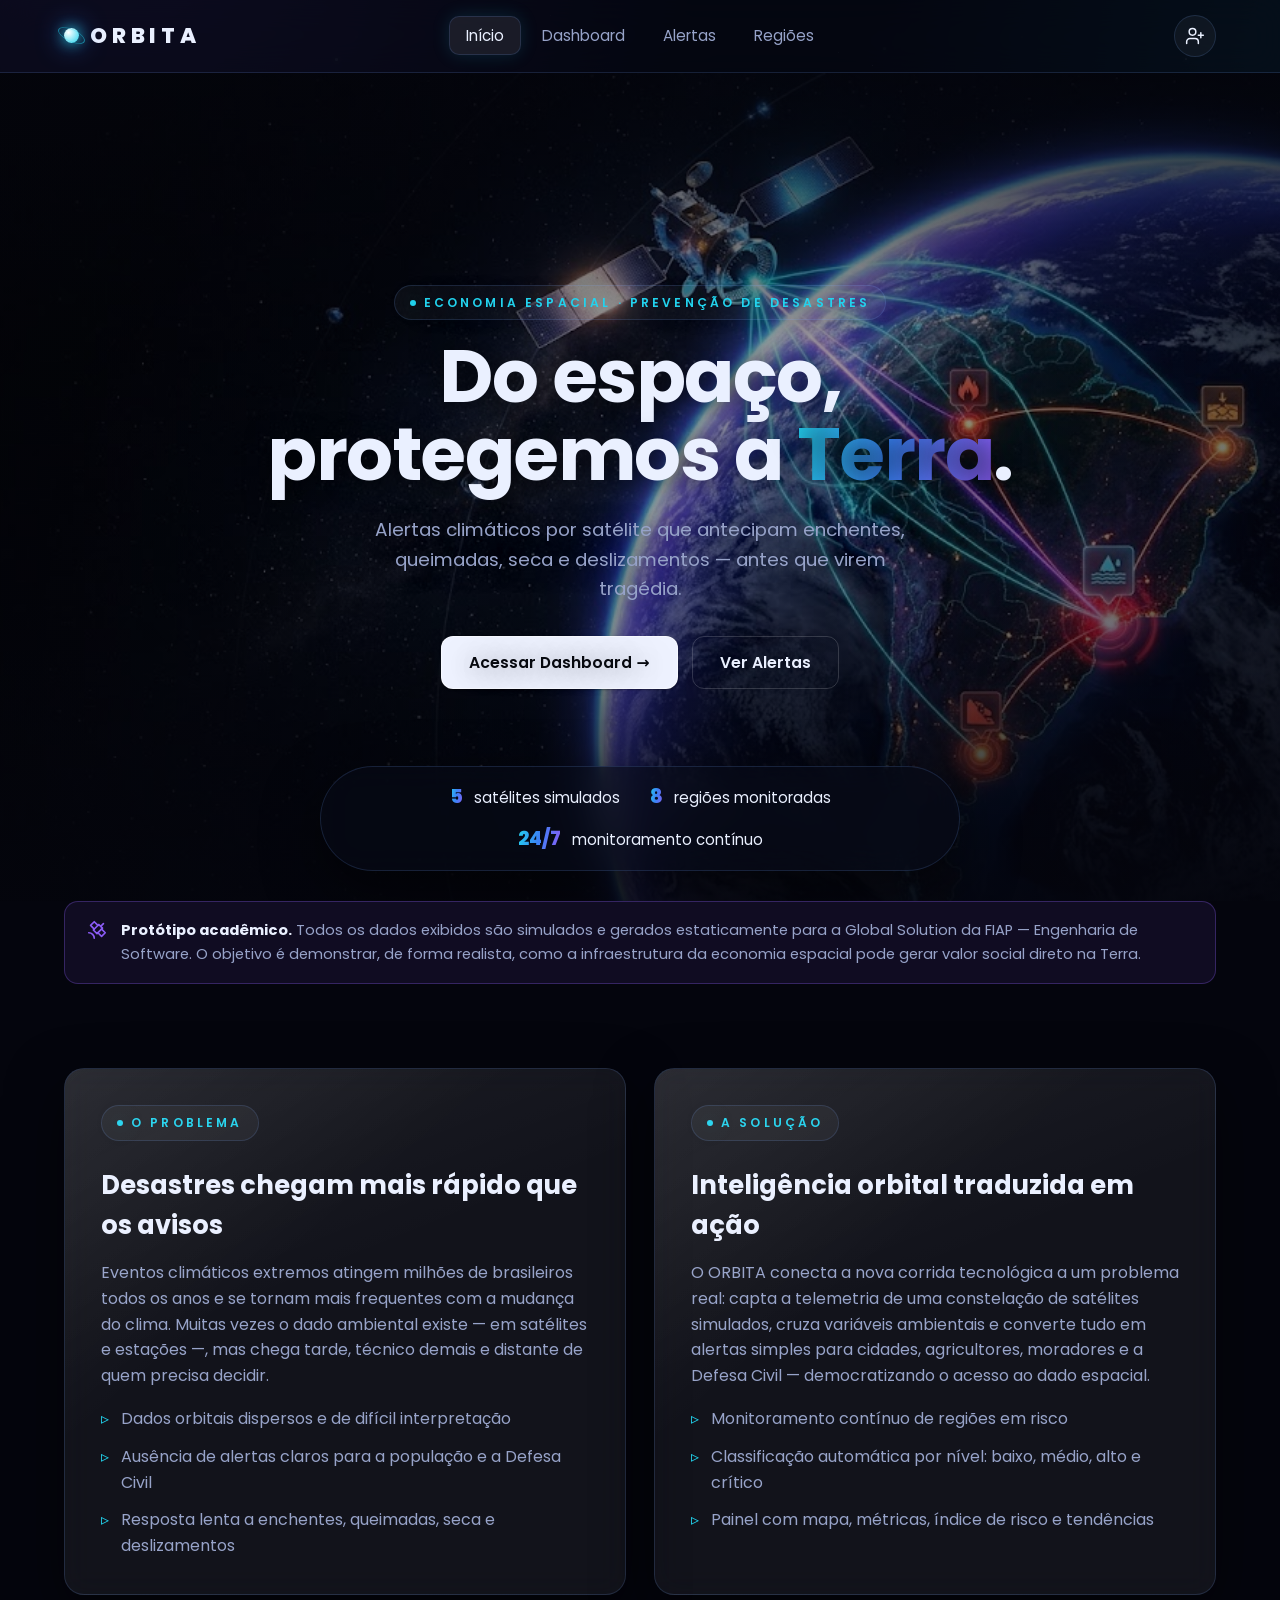
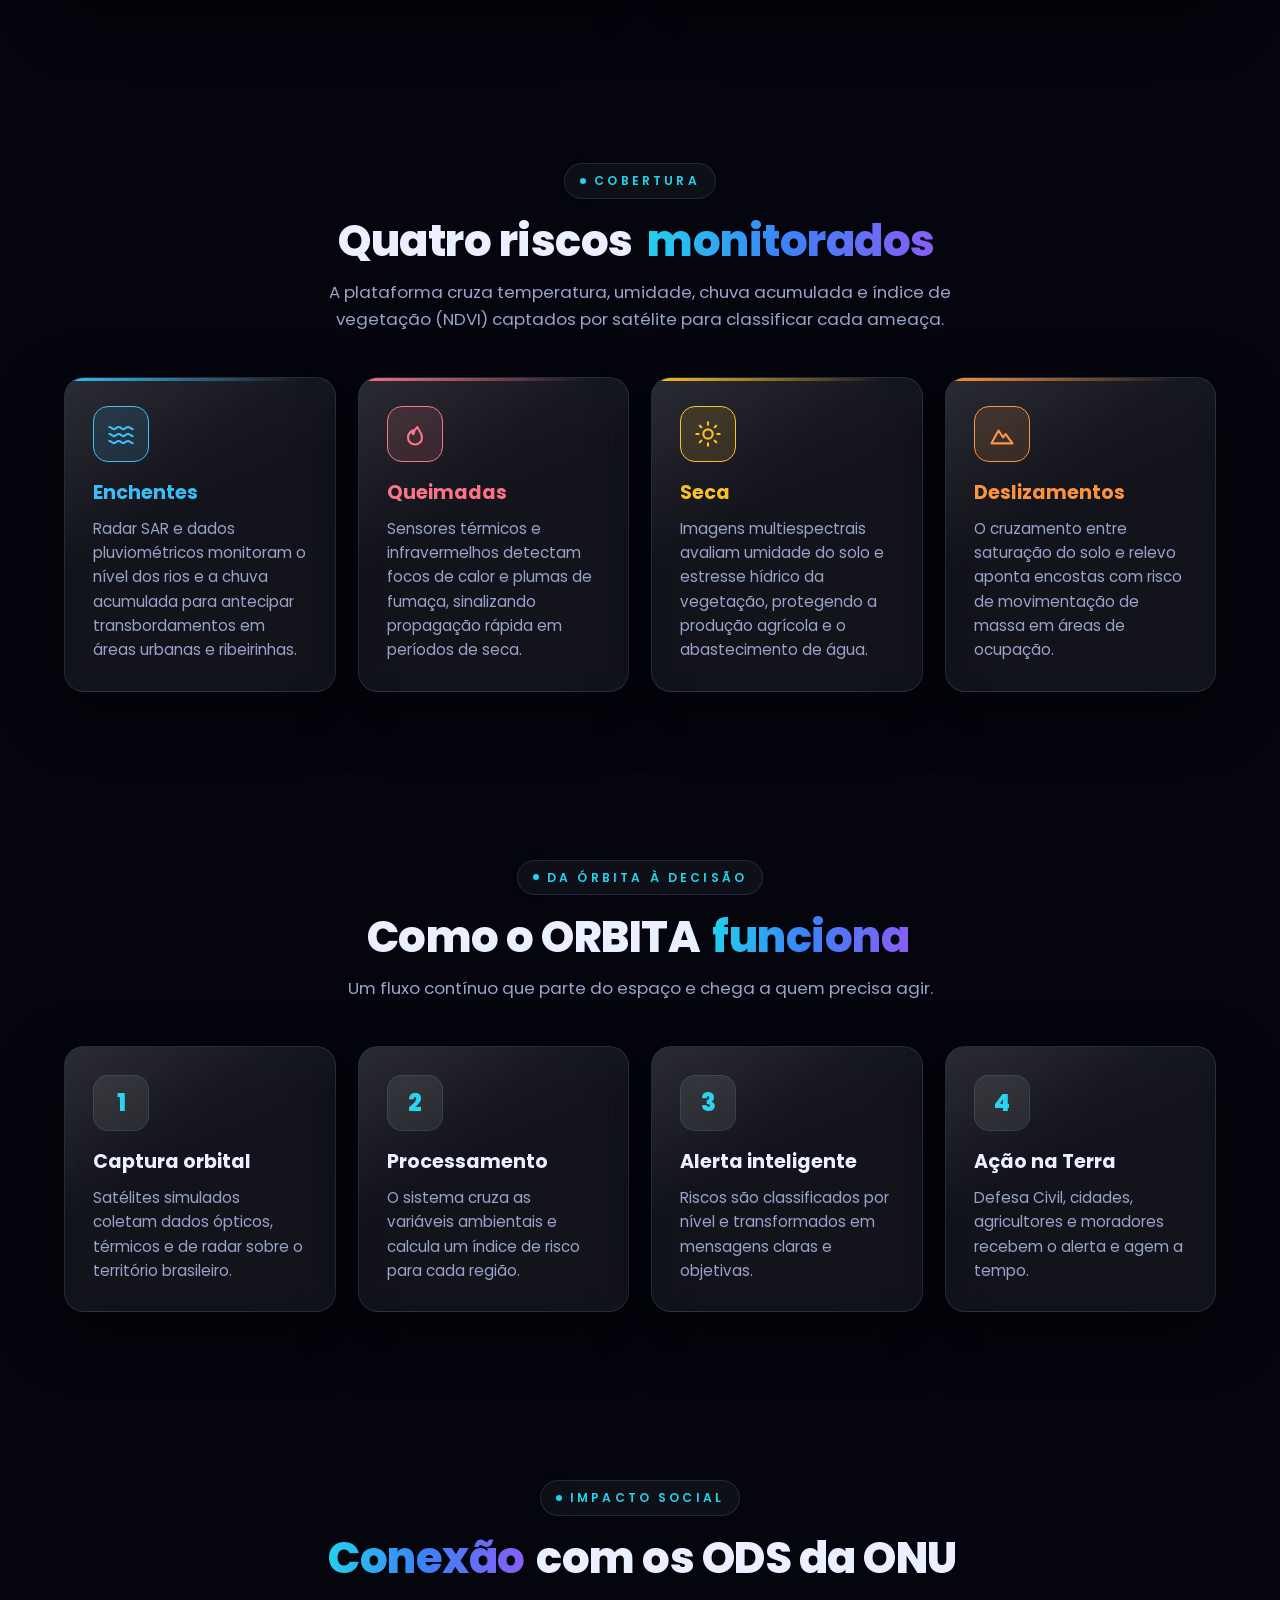
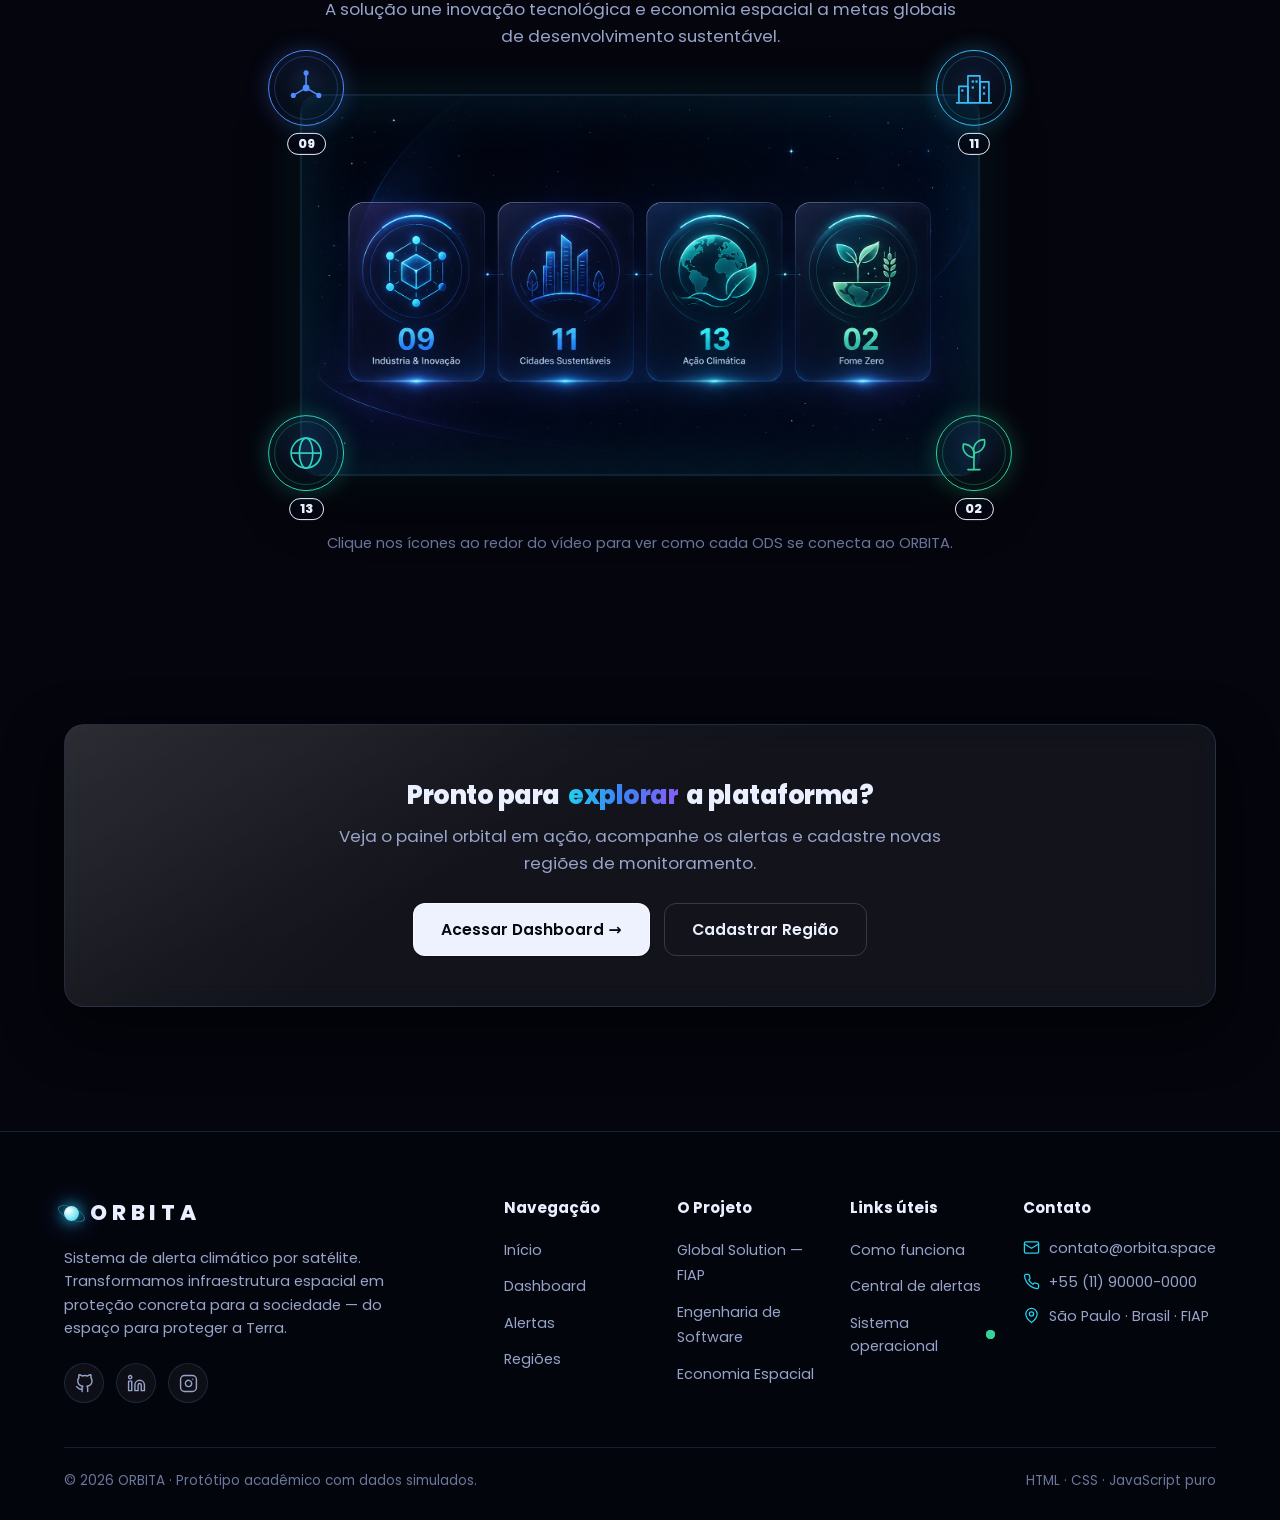
==== commit 2f0d4af5: "melhorias visuais e interativas do site ORBITA - titulos com palavras que se alternam (efeito text-c" ====
--- a/index.html
+++ b/index.html
@@ -5,7 +5,7 @@
   <meta name="viewport" content="width=device-width, initial-scale=1.0" />
   <title>ORBITA — Sistema de Alerta Climático por Satélite</title>
   <meta name="description" content="ORBITA transforma dados de satélite em alertas que protegem vidas: enchentes, queimadas, seca e deslizamentos. Do espaço para proteger a Terra." />
-  <link rel="stylesheet" href="css/style.css?v=10" />
+  <link rel="stylesheet" href="css/style.css?v=22" />
 </head>
 <body data-page="index">
 
@@ -14,55 +14,31 @@
 
   <!-- ============ HERO ============ -->
   <section class="hero">
-    <!-- Vídeo de fundo (HTML puro). Coloque assets/video/orbita.mp4.
-         Se o arquivo não existir, o fundo gradiente padrão aparece. -->
-    <div class="hero-bg" aria-hidden="true">
-      <div class="hero-photo">
-        <img src="assets/img/hero.png" alt="" />
-      </div>
-      <div class="hero-bg-overlay"></div>
-    </div>
-
-    <!-- Marcadores interativos sobre a imagem: tornam o hero intuitivo.
-         Posições em % (ajustáveis) sobre a área da Terra/Brasil. -->
-    <div class="hero-markers" id="heroMarkers">
-      <!-- AJUSTE AQUI: left = horizontal (↑ = direita) · top = vertical (↑ = baixo) -->
-      <a class="hero-marker tone-fire"    href="alertas.html?tipo=Queimada"     title="Ver alertas de Queimada"     style="left:72%; top:37%"><span class="hm-dot" data-icon="fire"></span><span class="hm-label">Queimada</span></a>
-      <a class="hero-marker tone-drought" href="alertas.html?tipo=Seca"         title="Ver alertas de Seca"         style="left:87%; top:41%"><span class="hm-dot" data-icon="sun"></span><span class="hm-label">Seca</span></a>
-      <a class="hero-marker tone-water"   href="alertas.html?tipo=Enchente"     title="Ver alertas de Enchente"     style="left:81%; top:60%"><span class="hm-dot" data-icon="wave"></span><span class="hm-label">Enchente</span></a>
-      <a class="hero-marker tone-land"    href="alertas.html?tipo=Deslizamento" title="Ver alertas de Deslizamento" style="left:73%; top:78%"><span class="hm-dot" data-icon="mountain"></span><span class="hm-label">Deslizamento</span></a>
-    </div>
-
-    <div class="container hero-grid">
-      <div class="hero-content">
-        <span class="eyebrow">Economia Espacial · Prevenção de Desastres</span>
-        <h1>Dados do espaço.<br /><span class="gradient-text">Decisões para proteger a Terra.</span></h1>
-        <p class="subtitle">
-          O ORBITA transforma dados simulados de uma constelação de satélites em
-          alertas simples e acionáveis, antecipando enchentes, queimadas, seca e
-          deslizamentos antes que se tornem tragédias.
-        </p>
-        <div class="hero-actions">
-          <a href="dashboard.html" class="btn btn-primary">Acessar Dashboard →</a>
-          <a href="alertas.html" class="btn btn-ghost">Ver Alertas</a>
-        </div>
-        <div class="slogan-pill"><span class="dot" style="width:10px;height:10px"></span> “Do espaço para proteger a Terra.”</div>
-
-        <div class="hero-stats">
-          <div><div class="hs-num gradient-text">5</div><div class="hs-lbl">Satélites simulados</div></div>
-          <div><div class="hs-num gradient-text">8</div><div class="hs-lbl">Regiões monitoradas</div></div>
-          <div><div class="hs-num gradient-text">24/7</div><div class="hs-lbl">Monitoramento contínuo</div></div>
-        </div>
-      </div>
-
-      <!-- Coluna direita vazia: o satélite/Terra vêm da imagem de fundo (hero.png).
-           A animação orbital em CSS é exibida apenas se a imagem não existir. -->
-      <div class="orbit-visual orbit-fallback" aria-hidden="true">
-        <div class="orbit-ring r1"><span class="sat"></span></div>
-        <div class="orbit-ring r2"><span class="sat"></span></div>
-        <div class="orbit-ring r3"></div>
-        <div class="planet"></div>
-      </div>
+    <!-- Vídeo da Terra em tela inteira, de fundo (assets/video/hero.mp4).
+         Sem o arquivo, aparece o poster hero.png. -->
+    <video class="hero-video" autoplay muted loop playsinline poster="assets/img/hero.png">
+      <source src="assets/video/hero.mp4" type="video/mp4" />
+    </video>
+    <div class="hero-overlay" aria-hidden="true"></div>
+
+    <div class="container hero-content">
+      <span class="eyebrow">Economia Espacial · Prevenção de Desastres</span>
+      <h1>Do espaço, protegemos a <span class="gradient-text">Terra</span>.</h1>
+      <p class="subtitle">
+        Alertas climáticos por satélite que antecipam enchentes, queimadas,
+        seca e deslizamentos — antes que virem tragédia.
+      </p>
+      <div class="hero-actions">
+        <a href="dashboard.html" class="btn btn-primary">Acessar Dashboard →</a>
+        <a href="alertas.html" class="btn btn-ghost">Ver Alertas</a>
+      </div>
+    </div>
+
+    <!-- Barra flutuante de números (estilo "trust bar" do exemplo) -->
+    <div class="hero-trust">
+      <span><strong class="gradient-text">5</strong> satélites simulados</span>
+      <span><strong class="gradient-text">8</strong> regiões monitoradas</span>
+      <span><strong class="gradient-text">24/7</strong> monitoramento contínuo</span>
     </div>
   </section>
 
@@ -116,7 +92,7 @@
     <div class="container">
       <div class="section-head text-center">
         <span class="eyebrow">Cobertura</span>
-        <h2 class="section-title">Quatro riscos monitorados</h2>
+        <h2 class="section-title">Quatro riscos <span class="text-cycle" data-words="monitorados|vigiados|rastreados|antecipados">monitorados</span></h2>
         <p class="section-lead">A plataforma cruza temperatura, umidade, chuva acumulada e índice de vegetação (NDVI) captados por satélite para classificar cada ameaça.</p>
       </div>
       <div class="grid grid-4">
@@ -149,7 +125,7 @@
     <div class="container">
       <div class="section-head text-center">
         <span class="eyebrow">Da órbita à decisão</span>
-        <h2 class="section-title">Como o ORBITA funciona</h2>
+        <h2 class="section-title">Como o ORBITA <span class="text-cycle" data-words="funciona|atua|protege|antecipa">funciona</span></h2>
         <p class="section-lead">Um fluxo contínuo que parte do espaço e chega a quem precisa agir.</p>
       </div>
       <div class="grid grid-4">
@@ -182,7 +158,7 @@
     <div class="container">
       <div class="section-head text-center">
         <span class="eyebrow">Impacto social</span>
-        <h2 class="section-title">Conexão com os ODS da ONU</h2>
+        <h2 class="section-title"><span class="text-cycle" data-words="Conexão|Alinhamento|Compromisso">Conexão</span> com os ODS da ONU</h2>
         <p class="section-lead">A solução une inovação tecnológica e economia espacial a metas globais de desenvolvimento sustentável.</p>
       </div>
       <div class="ods-stage reveal">
@@ -287,7 +263,7 @@
   <section class="section">
     <div class="container">
       <div class="card feature-block text-center reveal" style="padding:50px">
-        <h2 class="section-title">Pronto para explorar a plataforma?</h2>
+        <h2 class="section-title">Pronto para <span class="text-cycle" data-words="explorar|conhecer|testar|navegar">explorar</span> a plataforma?</h2>
         <p class="section-lead">Veja o painel orbital em ação, acompanhe os alertas e cadastre novas regiões de monitoramento.</p>
         <div class="hero-actions" style="justify-content:center;margin-top:26px">
           <a href="dashboard.html" class="btn btn-primary">Acessar Dashboard →</a>
@@ -300,7 +276,7 @@
   <!-- Footer rico injetado por main.js (data-full=true) -->
   <footer class="site-footer" id="siteFooter" data-full="true"></footer>
 
-  <script src="js/data.js?v=10"></script>
-  <script src="js/main.js?v=10"></script>
+  <script src="js/data.js?v=22"></script>
+  <script src="js/main.js?v=22"></script>
 </body>
 </html>
--- a/css/style.css
+++ b/css/style.css
@@ -29,6 +29,9 @@
      24. Responsividade
    ===================================================================== */
 
+/* Fonte moderna arredondada (Google Fonts) — visual no estilo do exemplo */
+@import url('https://fonts.googleapis.com/css2?family=Poppins:wght@400;500;600;700;800&display=swap');
+
 /* ============ 1. TOKENS ============ */
 :root {
   /* Fundo */
@@ -80,7 +83,7 @@
 * { margin: 0; padding: 0; box-sizing: border-box; }
 html { scroll-behavior: smooth; }
 body {
-  font-family: "Segoe UI", system-ui, -apple-system, Roboto, Helvetica, Arial, sans-serif;
+  font-family: "Poppins", "Segoe UI", system-ui, -apple-system, Roboto, Helvetica, Arial, sans-serif;
   color: var(--text);
   background: var(--bg-900);
   min-height: 100vh;
@@ -208,6 +211,33 @@
 .section-lead  { color: var(--text-dim); max-width: 640px; margin: 14px auto 0; font-size: 1.05rem; }
 .section-head  { margin-bottom: 44px; }
 
+/* Palavra que se alterna nos títulos (efeito "text cycle").
+   Uso no HTML: <span class="text-cycle" data-words="A|B|C">A</span>
+   A palavra troca com desfoque + deslize e a largura acompanha suavemente. */
+.text-cycle {
+  position: relative;
+  display: inline-block;
+  white-space: nowrap;
+  transition: width .5s cubic-bezier(.2, .8, .2, 1); /* largura definida via JS */
+}
+.text-cycle .tc-word {
+  display: inline-block;
+  background: var(--grad-brand);                      /* destaque com o gradiente da marca */
+  -webkit-background-clip: text; background-clip: text; color: transparent;
+  transition: opacity .3s ease, filter .3s ease, transform .3s ease;
+  will-change: opacity, filter, transform;
+}
+/* palavra saindo: desfoca, some e desce */
+.text-cycle .tc-word.tc-out { opacity: 0; filter: blur(8px); transform: translateY(.5em); }
+/* palavra entrando: surge desfocada vindo de cima */
+.text-cycle .tc-word.tc-enter { animation: tcEnter .42s cubic-bezier(.2, .8, .2, 1); }
+@keyframes tcEnter {
+  from { opacity: 0; filter: blur(8px); transform: translateY(-.5em); }
+  to   { opacity: 1; filter: blur(0);   transform: translateY(0); }
+}
+/* medidor invisível: calcula a largura de cada palavra sem ocupar espaço */
+.text-cycle .tc-measure { position: absolute; left: 0; top: 0; visibility: hidden; pointer-events: none; white-space: nowrap; }
+
 /* ============ 5. HEADER / NAVEGAÇÃO ============ */
 .site-header {
   position: sticky; top: 0; z-index: 50;
@@ -215,7 +245,7 @@
   background: rgba(5, 7, 18, 0.72);
   border-bottom: 1px solid var(--glass-border);
 }
-.nav { display: flex; align-items: center; justify-content: space-between; height: 72px; }
+.nav { display: grid; grid-template-columns: 1fr auto 1fr; align-items: center; gap: 16px; height: 72px; }
 .logo { display: flex; align-items: center; gap: 11px; font-weight: 800; font-size: 1.35rem; letter-spacing: .22em; }
 .logo .dot {
   width: 15px; height: 15px; border-radius: 50%;
@@ -228,7 +258,7 @@
   border: 1px solid rgba(34, 211, 238, .55); border-radius: 50%;
   transform: rotate(25deg) scaleY(.42);
 }
-.nav-links { display: flex; align-items: center; gap: 4px; list-style: none; }
+.nav-links { display: flex; align-items: center; gap: 4px; list-style: none; justify-self: center; }
 .nav-links a {
   padding: 9px 17px; border-radius: 10px; font-size: .95rem; color: var(--text-dim);
   transition: color .2s, background .2s;
@@ -240,6 +270,38 @@
 }
 .nav-toggle { display: none; flex-direction: column; gap: 5px; background: none; border: 0; cursor: pointer; padding: 8px; }
 .nav-toggle span { width: 26px; height: 2px; background: var(--text); border-radius: 2px; transition: .3s; }
+
+/* Layout em 3 zonas: logo (esquerda) · abas (centro) · ação (direita) */
+.nav .logo { justify-self: start; }
+.nav-actions { justify-self: end; display: flex; align-items: center; gap: 12px; }
+
+/* Ícone interativo de cadastro (canto direito) */
+.nav-cta {
+  position: relative;
+  display: inline-grid; place-items: center;
+  width: 42px; height: 42px; border-radius: 50%; padding: 0;
+  color: var(--text);
+  background: var(--glass); border: 1px solid var(--glass-border); cursor: pointer;
+  transition: color .2s, background .2s, border-color .2s, transform .2s, box-shadow .2s;
+}
+.nav-cta .icon { width: 20px; height: 20px; }
+.nav-cta:hover {
+  color: #07090f; background: #eef2ff; border-color: transparent;
+  transform: translateY(-2px) scale(1.06);
+  box-shadow: 0 8px 20px rgba(34, 211, 238, .25);
+}
+.nav-cta:active { transform: translateY(0) scale(1); }
+/* rótulo que aparece ao passar o mouse */
+.nav-cta::after {
+  content: attr(data-label);
+  position: absolute; top: calc(100% + 9px); right: 0;
+  background: rgba(5, 7, 18, .96); border: 1px solid var(--glass-border);
+  color: var(--text); font-size: .76rem; font-weight: 600; white-space: nowrap;
+  padding: 6px 10px; border-radius: 8px;
+  opacity: 0; transform: translateY(-5px); pointer-events: none;
+  box-shadow: var(--shadow); transition: opacity .2s, transform .2s;
+}
+.nav-cta:hover::after { opacity: 1; transform: none; }
 
 /* ============ 6. BOTÕES ============ */
 .btn {
@@ -250,16 +312,36 @@
   transition: transform .2s, box-shadow .2s, background .2s;
 }
 .btn:active { transform: translateY(1px); }
+/* Primário — plano, claro e de alto contraste (estilo moderno, sem "glow") */
 .btn-primary {
-  color: #04121c;
-  background: linear-gradient(100deg, var(--cyan), var(--blue));
-  box-shadow: 0 12px 32px rgba(34, 211, 238, .35);
-}
-.btn-primary:hover { box-shadow: 0 16px 42px rgba(34, 211, 238, .55); transform: translateY(-2px); }
-.btn-ghost { color: var(--text); background: var(--glass); border-color: var(--glass-border); }
-.btn-ghost:hover { background: var(--glass-strong); border-color: var(--glass-hover); transform: translateY(-2px); }
-.btn-danger { color: #fff; background: linear-gradient(100deg, #f43f5e, #b91c1c); box-shadow: 0 12px 30px rgba(244, 63, 94, .35); }
-.btn-danger:hover { box-shadow: 0 16px 40px rgba(244, 63, 94, .55); transform: translateY(-2px); }
+  color: #07090f;
+  background: #eef2ff;
+  border: 1px solid rgba(255, 255, 255, .55);
+  box-shadow: 0 1px 2px rgba(0, 0, 0, .3);
+  transition: background .2s, box-shadow .2s, transform .15s;
+}
+.btn-primary:hover { background: #fff; transform: translateY(-1px); box-shadow: 0 6px 18px rgba(0, 0, 0, .28); }
+.btn-primary:active { background: #dfe6fb; transform: translateY(0); box-shadow: 0 1px 2px rgba(0, 0, 0, .3); }
+/* Secundário — transparente com borda fina (plano, discreto, moderno) */
+.btn-ghost {
+  color: var(--text);
+  background: transparent;
+  border: 1px solid rgba(255, 255, 255, .16);
+  transition: background .2s, border-color .2s, transform .15s;
+}
+.btn-ghost:hover { background: rgba(255, 255, 255, .06); border-color: rgba(255, 255, 255, .32); transform: translateY(-1px); }
+.btn-ghost:active { background: rgba(255, 255, 255, .03); transform: translateY(0); }
+
+/* Excluir — vermelho sólido e plano (sem gradiente/brilho) */
+.btn-danger {
+  color: #fff;
+  background: #e11d48;
+  border: 1px solid rgba(0, 0, 0, .22);
+  box-shadow: 0 1px 2px rgba(0, 0, 0, .3);
+  transition: background .2s, box-shadow .2s, transform .15s;
+}
+.btn-danger:hover { background: #f43f5e; transform: translateY(-1px); box-shadow: 0 6px 18px rgba(225, 29, 72, .3); }
+.btn-danger:active { background: #be123c; transform: translateY(0); }
 
 /* Modal de confirmação (overlay + caixa) */
 .modal-overlay {
@@ -290,6 +372,23 @@
 .modal-msg { color: var(--text-dim); font-size: .96rem; margin-bottom: 24px; }
 .modal-actions { display: flex; gap: 12px; justify-content: center; }
 .modal-actions .btn { min-width: 120px; justify-content: center; }
+
+/* Modal de login / cadastro (simulado) */
+.modal-login { position: relative; text-align: center; max-width: 400px; }
+.modal-login .modal-icon { background: rgba(34, 211, 238, .12); color: var(--cyan); border-color: rgba(34, 211, 238, .35); }
+.modal-close {
+  position: absolute; top: 14px; right: 14px; padding: 0;
+  width: 32px; height: 32px; display: grid; place-items: center;
+  border-radius: 8px; cursor: pointer; color: var(--text-dim);
+  background: var(--glass); border: 1px solid var(--glass-border);
+  transition: color .2s, background .2s, border-color .2s;
+}
+.modal-close:hover { color: var(--text); border-color: var(--glass-hover); }
+.modal-close .icon { width: 16px; height: 16px; }
+.login-form { display: grid; gap: 13px; margin: 22px 0 4px; text-align: left; }
+.login-switch { margin-top: 16px; font-size: .88rem; color: var(--text-dim); }
+.login-switch a { color: var(--cyan); font-weight: 600; }
+.login-switch a:hover { text-decoration: underline; }
 
 /* ============ 7. CARTÕES BASE (GLASSMORPHISM) ============ */
 .card {
@@ -317,28 +416,43 @@
 }
 
 /* ============ 8. HERO ============ */
-.hero { position: relative; padding: 92px 0 72px; overflow: hidden; }
-
-/* Fundo do hero: a imagem é exibida com a PROPORÇÃO REAL (1024x572),
-   ancorada à direita. Assim as coordenadas % batem com os pontos da foto
-   e os marcadores (.hero-markers) usam exatamente a mesma caixa. */
-.hero-bg { position: absolute; inset: 0; z-index: 0; }
-/* Caixa da foto = mesma geometria usada pelos marcadores */
-.hero-photo, .hero-markers {
-  position: absolute; top: 0; bottom: 0; right: 0; width: auto;
-  aspect-ratio: 1024 / 572;
-}
-.hero-photo img { width: 100%; height: 100%; object-fit: cover; display: block; }
-/* Overlay escurece mais à esquerda (onde fica o texto) e revela a
-   imagem à direita (satélite + Terra + marcadores). */
-.hero-bg-overlay {
-  position: absolute; inset: 0;
+/* Hero em TELA INTEIRA com o vídeo da Terra preenchendo todo o fundo,
+   e o texto centralizado por cima. */
+.hero {
+  position: relative; min-height: calc(100vh - 72px);
+  display: flex; flex-direction: column; justify-content: center; align-items: center;
+  padding: 96px 0; overflow: hidden; text-align: center;
+}
+/* Vídeo de fundo cobrindo a tela inteira */
+.hero-video {
+  position: absolute; inset: 0; z-index: 0;
+  width: 100%; height: 100%; object-fit: cover; display: block;
+  background: #04050d;
+}
+/* Camada escura por cima do vídeo para o texto ficar legível */
+.hero-overlay {
+  position: absolute; inset: 0; z-index: 1; pointer-events: none;
   background:
-    linear-gradient(90deg, rgba(4,5,13,.94) 0%, rgba(4,5,13,.7) 42%, rgba(4,5,13,.22) 100%),
-    linear-gradient(180deg, rgba(4,5,13,.35), rgba(4,5,13,.72));
-}
-/* Conteúdo acima do fundo */
-.hero .container { position: relative; z-index: 1; }
+    linear-gradient(180deg, rgba(4,5,13,.74), rgba(4,5,13,.40) 34%, rgba(4,5,13,.42) 62%, rgba(4,5,13,.86)),
+    radial-gradient(circle at 50% 42%, transparent 32%, rgba(4,5,13,.40) 100%);
+}
+/* Texto por cima do vídeo */
+.hero-content {
+  position: relative; z-index: 2; max-width: 860px; margin: 0 auto;
+  text-shadow: 0 2px 26px rgba(0, 0, 0, .55);
+}
+/* Barra flutuante de números, perto da base da tela */
+.hero-trust {
+  display: inline-flex; flex-wrap: wrap; align-items: center;
+  justify-content: center; gap: 12px 30px;
+  position: absolute; left: 50%; bottom: 30px; transform: translateX(-50%);
+  z-index: 2;
+  padding: 15px 30px; border-radius: 999px;
+  background: rgba(8, 10, 24, .6); backdrop-filter: blur(16px);
+  border: 1px solid var(--glass-border); box-shadow: var(--shadow);
+  color: var(--text); font-size: .94rem;
+}
+.hero-trust strong { font-size: 1.2rem; font-weight: 800; margin-right: 7px; }
 
 /* Marcadores interativos sobre a imagem do hero
    (geometria definida junto com .hero-photo acima; aqui só camada/eventos) */
@@ -394,10 +508,9 @@
   padding: 9px 13px; pointer-events: none;
   box-shadow: 0 0 22px rgba(34, 211, 238, .3);
 }
-.hero-grid { display: grid; grid-template-columns: 1.1fr .9fr; gap: 54px; align-items: center; }
-.hero h1 { font-size: clamp(2.3rem, 5.4vw, 4.1rem); font-weight: 850; line-height: 1.04; letter-spacing: -1px; }
-.hero .subtitle { margin-top: 22px; font-size: 1.14rem; color: var(--text-dim); max-width: 540px; }
-.hero-actions { display: flex; flex-wrap: wrap; gap: 14px; margin-top: 34px; }
+.hero h1 { font-size: clamp(2.6rem, 6vw, 4.6rem); font-weight: 700; line-height: 1.05; letter-spacing: -1.5px; }
+.hero .subtitle { margin: 22px auto 0; font-size: 1.16rem; color: var(--text-dim); max-width: 560px; }
+.hero-actions { display: flex; flex-wrap: wrap; gap: 14px; margin-top: 32px; justify-content: center; }
 .slogan-pill { margin-top: 28px; display: inline-flex; align-items: center; gap: 10px; font-style: italic; color: var(--cyan); }
 
 /* mini-estatísticas do hero */
@@ -650,10 +763,13 @@
   animation: sweep 6s linear infinite; pointer-events: none;
 }
 @keyframes sweep { to { transform: translate(-50%, -50%) rotate(360deg); } }
-.map-stage .land {
-  position: absolute; top: 14%; left: 30%; width: 46%; height: 72%;
-  background: rgba(120,170,255,.07); border: 1px solid rgba(120,170,255,.22);
-  border-radius: 46% 54% 60% 40% / 40% 38% 62% 60%;
+/* Contorno do Brasil dentro do radar (silhueta estilizada) */
+.map-brazil {
+  position: absolute; inset: 0; width: 100%; height: 100%;
+  fill: rgba(34, 211, 238, .07);
+  stroke: rgba(34, 211, 238, .55);
+  stroke-width: .7; stroke-linejoin: round;
+  filter: drop-shadow(0 0 7px rgba(34, 211, 238, .3));
 }
 .map-point { position: absolute; width: 15px; height: 15px; border-radius: 50%; transform: translate(-50%, -50%); cursor: pointer; z-index: 3; }
 .map-point::after { content: ""; position: absolute; inset: 0; border-radius: 50%; animation: pulse 2s ease-out infinite; }
@@ -765,7 +881,7 @@
   color: var(--text-dim); font-size: .88rem; cursor: pointer; transition: .2s;
 }
 .chip:hover { color: var(--text); border-color: var(--glass-hover); }
-.chip.active { color: #04121c; background: linear-gradient(100deg, var(--cyan), var(--blue)); border-color: transparent; font-weight: 600; }
+.chip.active { color: #07090f; background: #eef2ff; border-color: transparent; font-weight: 600; }
 
 .alert-card { padding: 24px; display: flex; flex-direction: column; gap: 14px; border-left: 3px solid var(--glass-border); }
 .alert-card.Crítico { border-left-color: var(--risk-critico); }
@@ -816,14 +932,42 @@
 .toast small { color: var(--text-dim); }
 
 /* ============ 22. FOOTER ============ */
-.site-footer { border-top: 1px solid var(--glass-border); background: rgba(4, 5, 13, .6); padding: 54px 0 30px; margin-top: 40px; }
-.footer-grid { display: grid; grid-template-columns: 1.4fr 1fr 1fr; gap: 30px; }
-.footer-grid h5 { margin-bottom: 14px; font-size: .95rem; }
-.footer-grid ul { list-style: none; display: grid; gap: 9px; }
-.footer-grid a { color: var(--text-dim); font-size: .9rem; }
-.footer-grid a:hover { color: var(--cyan); }
-.footer-tagline { color: var(--text-dim); margin-top: 14px; max-width: 320px; }
-.footer-bottom { margin-top: 36px; padding-top: 20px; border-top: 1px solid var(--glass-border); display: flex; justify-content: space-between; flex-wrap: wrap; gap: 10px; color: var(--text-mut); font-size: .85rem; }
+.site-footer { border-top: 1px solid var(--glass-border); background: rgba(4, 5, 13, .6); padding: 64px 0 28px; margin-top: 40px; }
+/* Duas zonas: marca (esquerda) + grupo de 4 colunas (direita) */
+.footer-grid { display: grid; grid-template-columns: 1.1fr 2fr; gap: 48px; }
+.footer-tagline { color: var(--text-dim); margin-top: 16px; max-width: 340px; font-size: .92rem; }
+
+/* Redes sociais */
+.footer-social { list-style: none; display: flex; gap: 12px; margin-top: 22px; }
+.footer-social a {
+  width: 40px; height: 40px; border-radius: 50%;
+  display: grid; place-items: center;
+  color: var(--text-dim); background: var(--glass); border: 1px solid var(--glass-border);
+  transition: color .2s, border-color .2s, background .2s, transform .2s;
+}
+.footer-social a:hover { color: var(--cyan); border-color: var(--glass-hover); background: var(--glass-strong); transform: translateY(-3px); }
+.footer-social .icon { width: 19px; height: 19px; }
+
+/* Grupo de 4 colunas de links */
+.footer-cols { display: grid; grid-template-columns: repeat(4, 1fr); gap: 28px; }
+.footer-col h5 { margin-bottom: 16px; font-size: .95rem; color: var(--text); }
+.footer-col ul { list-style: none; display: grid; gap: 11px; }
+.footer-col a { color: var(--text-dim); font-size: .9rem; transition: color .2s; }
+.footer-col a:hover { color: var(--cyan); }
+
+/* Coluna de contato (ícone + texto) */
+.footer-contact li { display: flex; align-items: flex-start; gap: 9px; }
+.footer-contact .icon { width: 17px; height: 17px; color: var(--cyan); flex: none; margin-top: 2px; }
+.footer-contact address { color: var(--text-dim); font-size: .9rem; font-style: normal; }
+
+/* Status "operacional" com ponto verde pulsante */
+.footer-status { display: inline-flex; align-items: center; gap: 9px; }
+.footer-status .ping { position: relative; width: 9px; height: 9px; flex: none; }
+.footer-status .ping span { position: absolute; inset: 0; border-radius: 50%; background: var(--risk-baixo); }
+.footer-status .ping span:first-child { animation: footPing 1.8s ease-out infinite; }
+@keyframes footPing { 0% { transform: scale(1); opacity: .8; } 100% { transform: scale(2.6); opacity: 0; } }
+
+.footer-bottom { margin-top: 44px; padding-top: 22px; border-top: 1px solid var(--glass-border); display: flex; justify-content: space-between; flex-wrap: wrap; gap: 10px; color: var(--text-mut); font-size: .85rem; }
 .footer-slim { display: flex; justify-content: space-between; flex-wrap: wrap; gap: 10px; color: var(--text-mut); font-size: .85rem; }
 
 /* ============ 23. ANIMAÇÕES DE ENTRADA ============ */
@@ -846,7 +990,8 @@
   .grid-4 { grid-template-columns: repeat(2, 1fr); }
   .grid-3 { grid-template-columns: repeat(2, 1fr); }
   .split { grid-template-columns: 1fr; }
-  .footer-grid { grid-template-columns: 1fr 1fr; }
+  .footer-grid { grid-template-columns: 1fr; gap: 38px; }
+  .footer-cols { grid-template-columns: repeat(2, 1fr); }
   .dash-row { grid-template-columns: 1fr !important; }
 }
 @media (max-width: 680px) {
@@ -872,8 +1017,11 @@
   .ods-float.pos-bl { transform: translate(-26%, 26%); }
   .ods-float.pos-br { transform: translate(26%, 26%); }
   .footer-grid { grid-template-columns: 1fr; }
+  .footer-cols { grid-template-columns: 1fr 1fr; gap: 22px 18px; }
   .section { padding: 58px 0; }
   .feed-item { grid-template-columns: 48px 1fr; }
   .feed-item .badge { grid-column: 2; justify-self: start; }
   .filters { gap: 18px; }
-}
+  /* Hero em tela inteira no celular: barra de números compacta */
+  .hero-trust { gap: 8px 14px; font-size: .82rem; padding: 11px 16px; bottom: 22px; }
+}
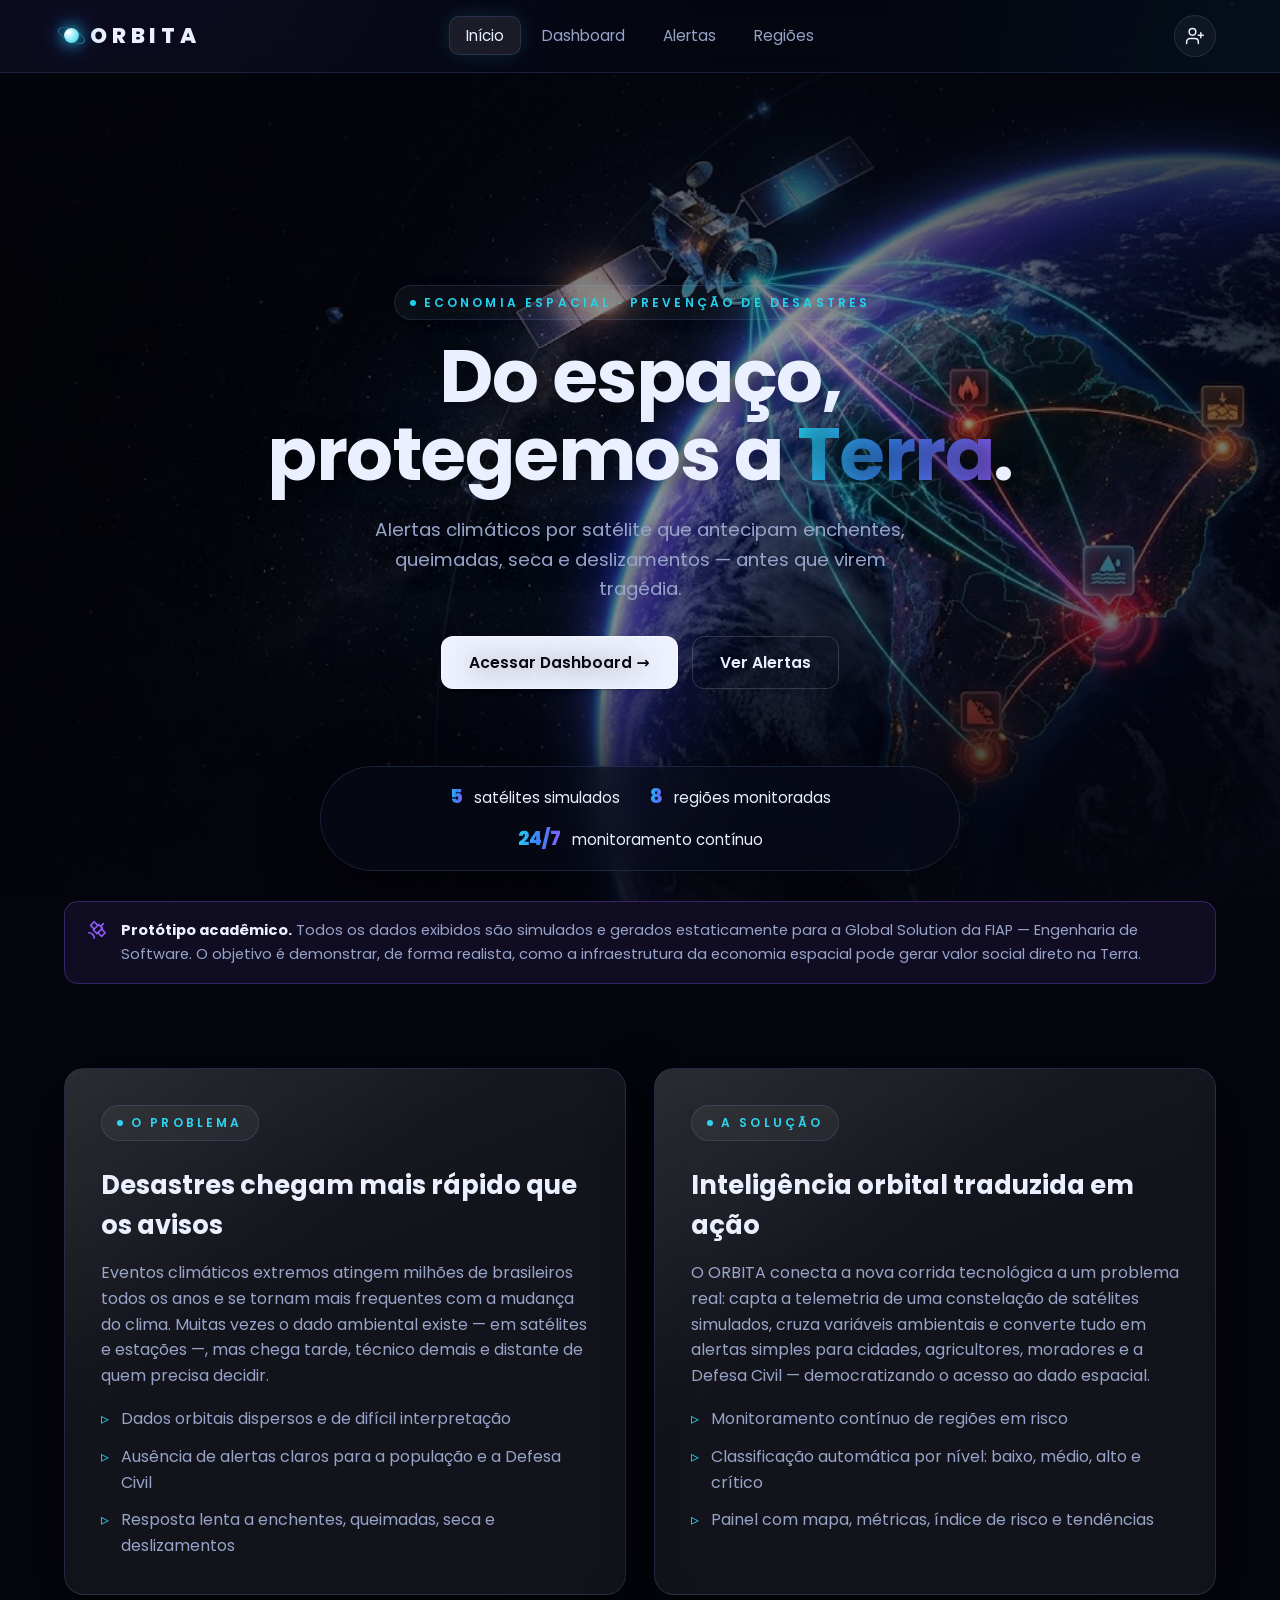
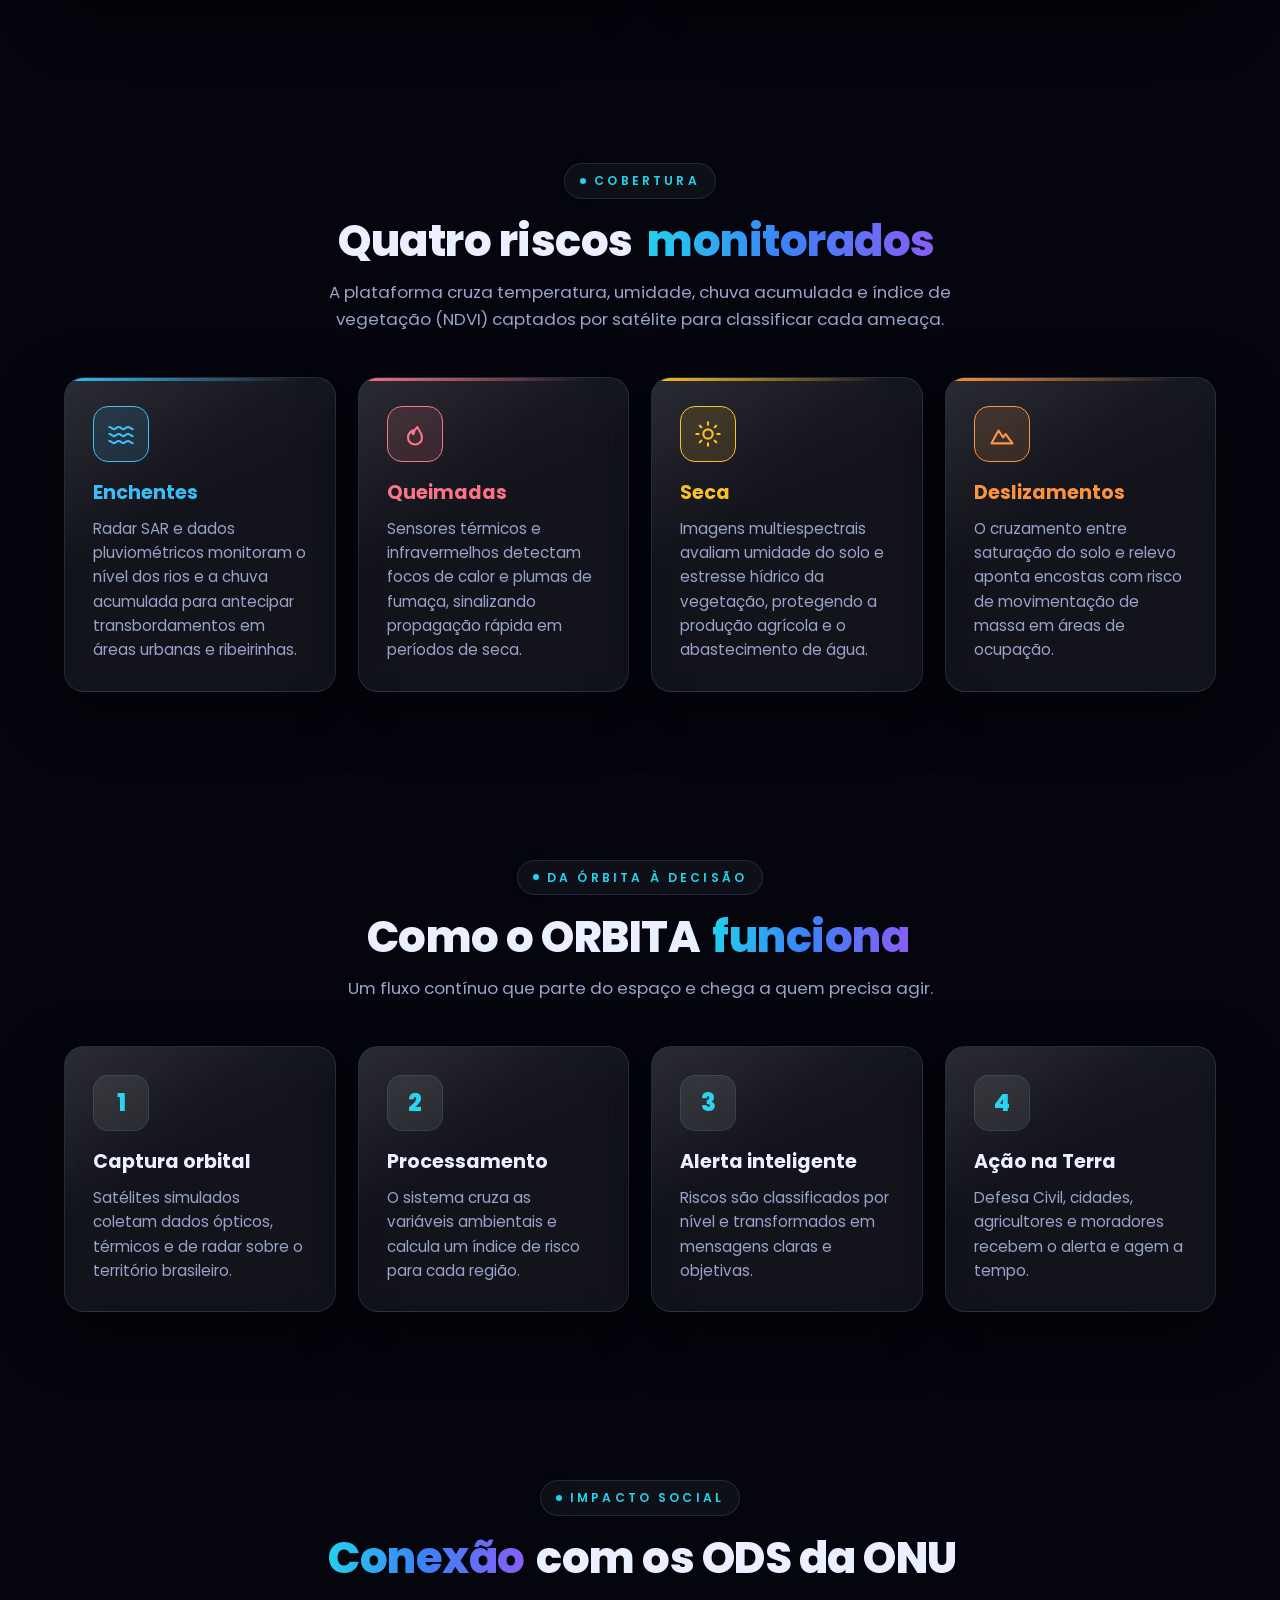
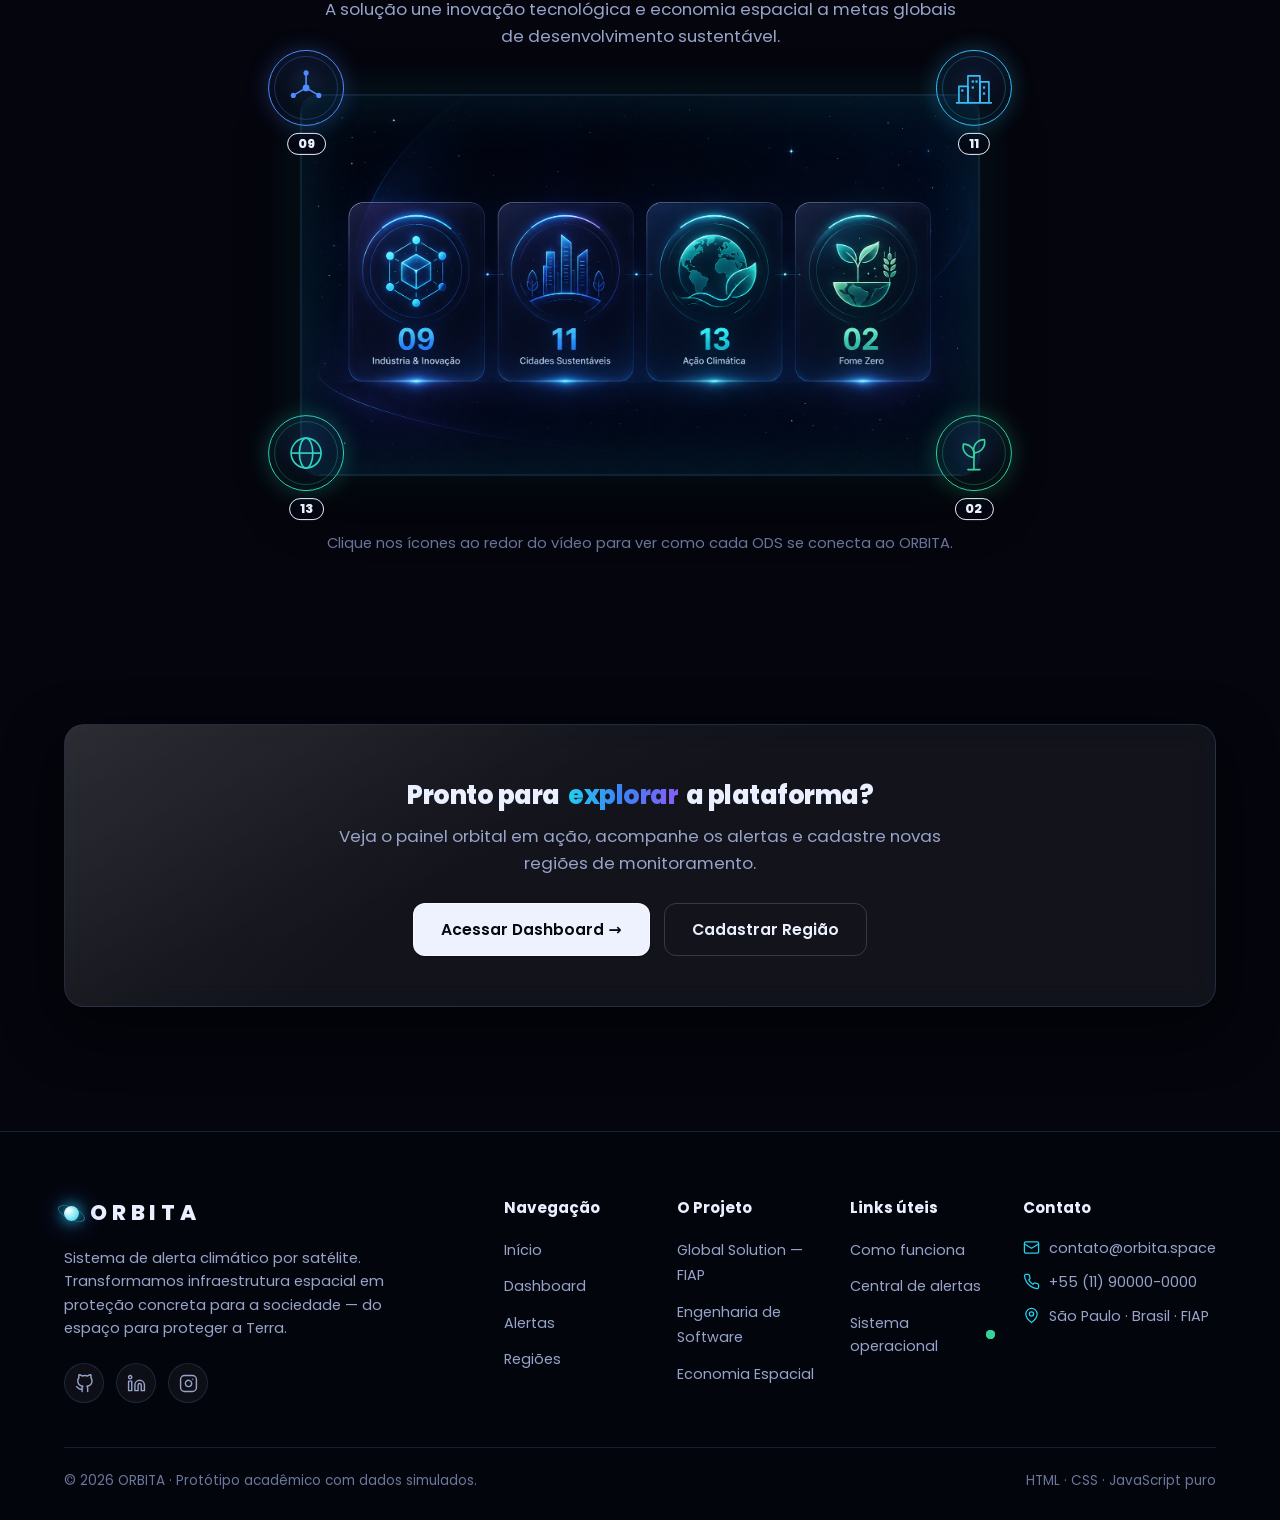
==== commit d707573b: "ajustes: numeros do topo dinamicos e novas opcoes de area - numeros do topo da landing agora vem do " ====
--- a/index.html
+++ b/index.html
@@ -5,7 +5,7 @@
   <meta name="viewport" content="width=device-width, initial-scale=1.0" />
   <title>ORBITA — Sistema de Alerta Climático por Satélite</title>
   <meta name="description" content="ORBITA transforma dados de satélite em alertas que protegem vidas: enchentes, queimadas, seca e deslizamentos. Do espaço para proteger a Terra." />
-  <link rel="stylesheet" href="css/style.css?v=22" />
+  <link rel="stylesheet" href="css/style.css?v=23" />
 </head>
 <body data-page="index">
 
@@ -36,8 +36,8 @@
 
     <!-- Barra flutuante de números (estilo "trust bar" do exemplo) -->
     <div class="hero-trust">
-      <span><strong class="gradient-text">5</strong> satélites simulados</span>
-      <span><strong class="gradient-text">8</strong> regiões monitoradas</span>
+      <span><strong class="gradient-text" data-count="satelites">5</strong> satélites simulados</span>
+      <span><strong class="gradient-text" data-count="regioes">8</strong> regiões monitoradas</span>
       <span><strong class="gradient-text">24/7</strong> monitoramento contínuo</span>
     </div>
   </section>
@@ -276,7 +276,7 @@
   <!-- Footer rico injetado por main.js (data-full=true) -->
   <footer class="site-footer" id="siteFooter" data-full="true"></footer>
 
-  <script src="js/data.js?v=22"></script>
-  <script src="js/main.js?v=22"></script>
+  <script src="js/data.js?v=23"></script>
+  <script src="js/main.js?v=23"></script>
 </body>
 </html>
